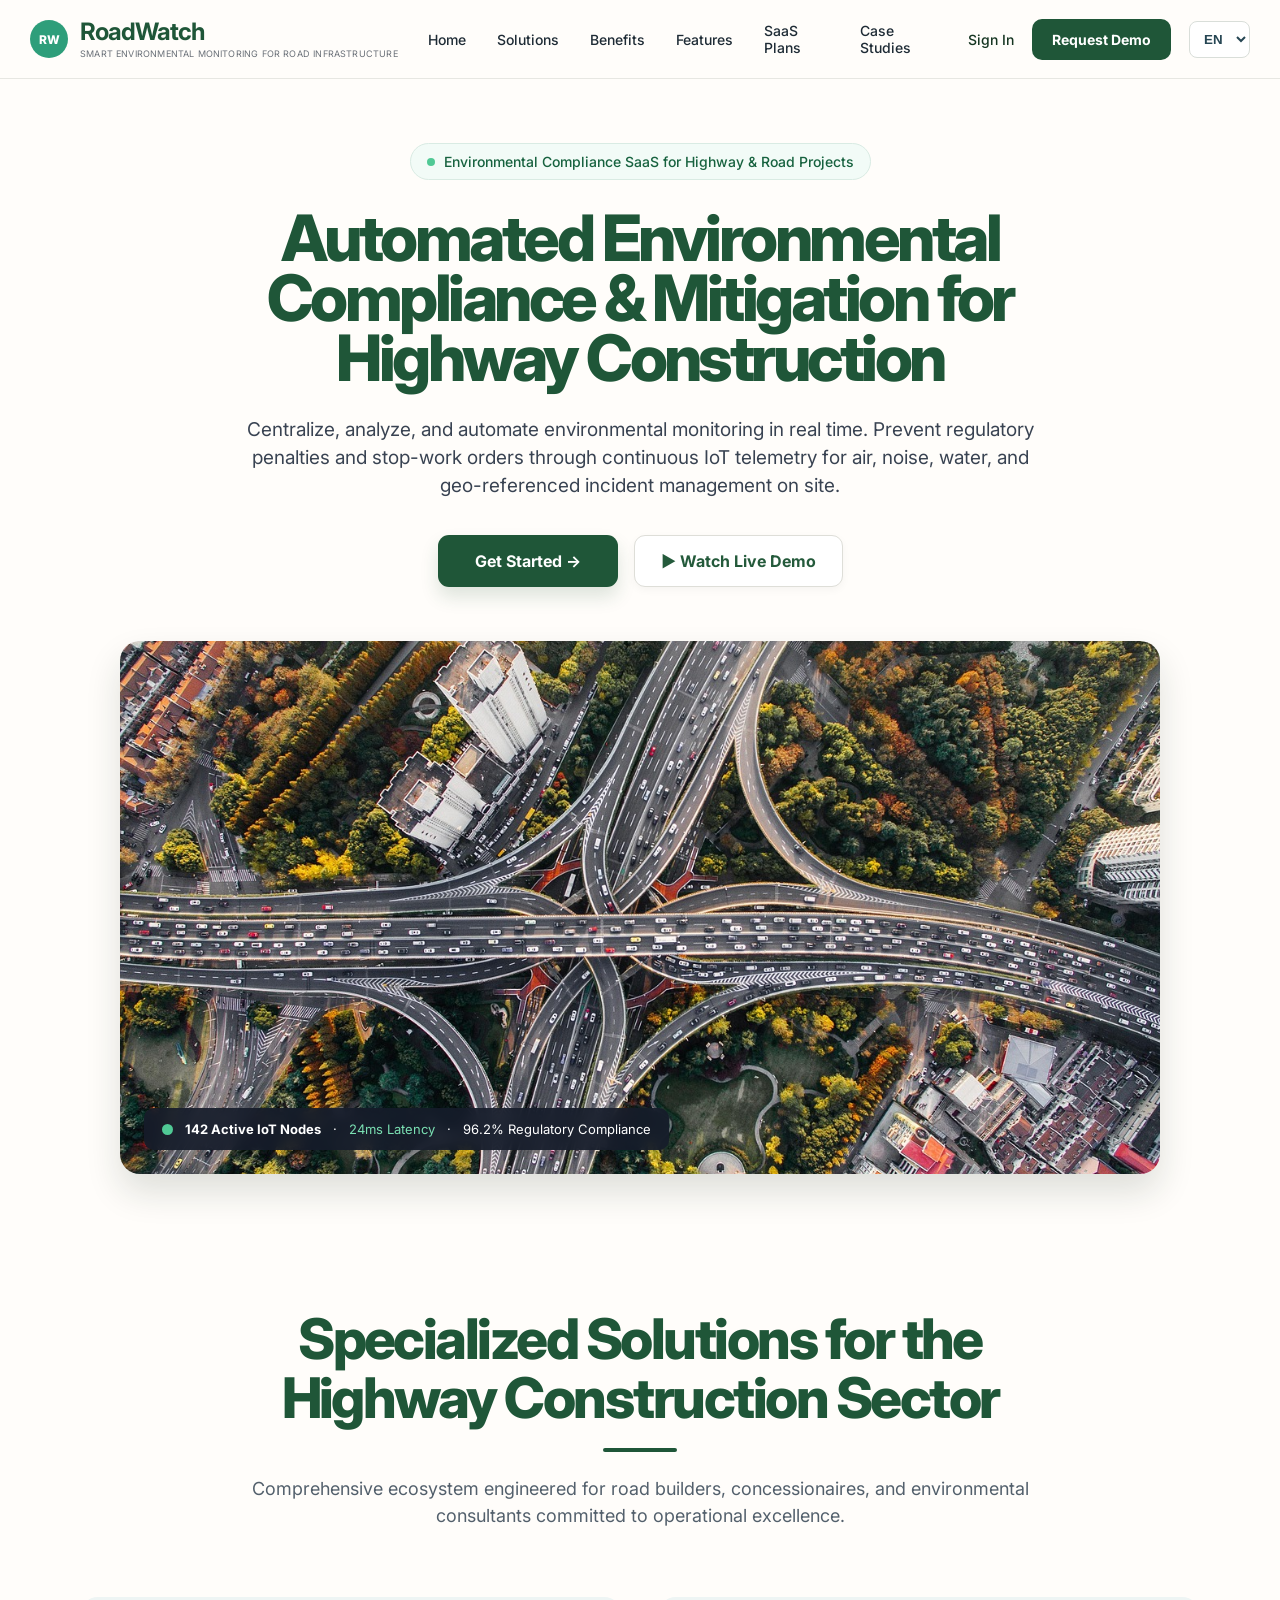
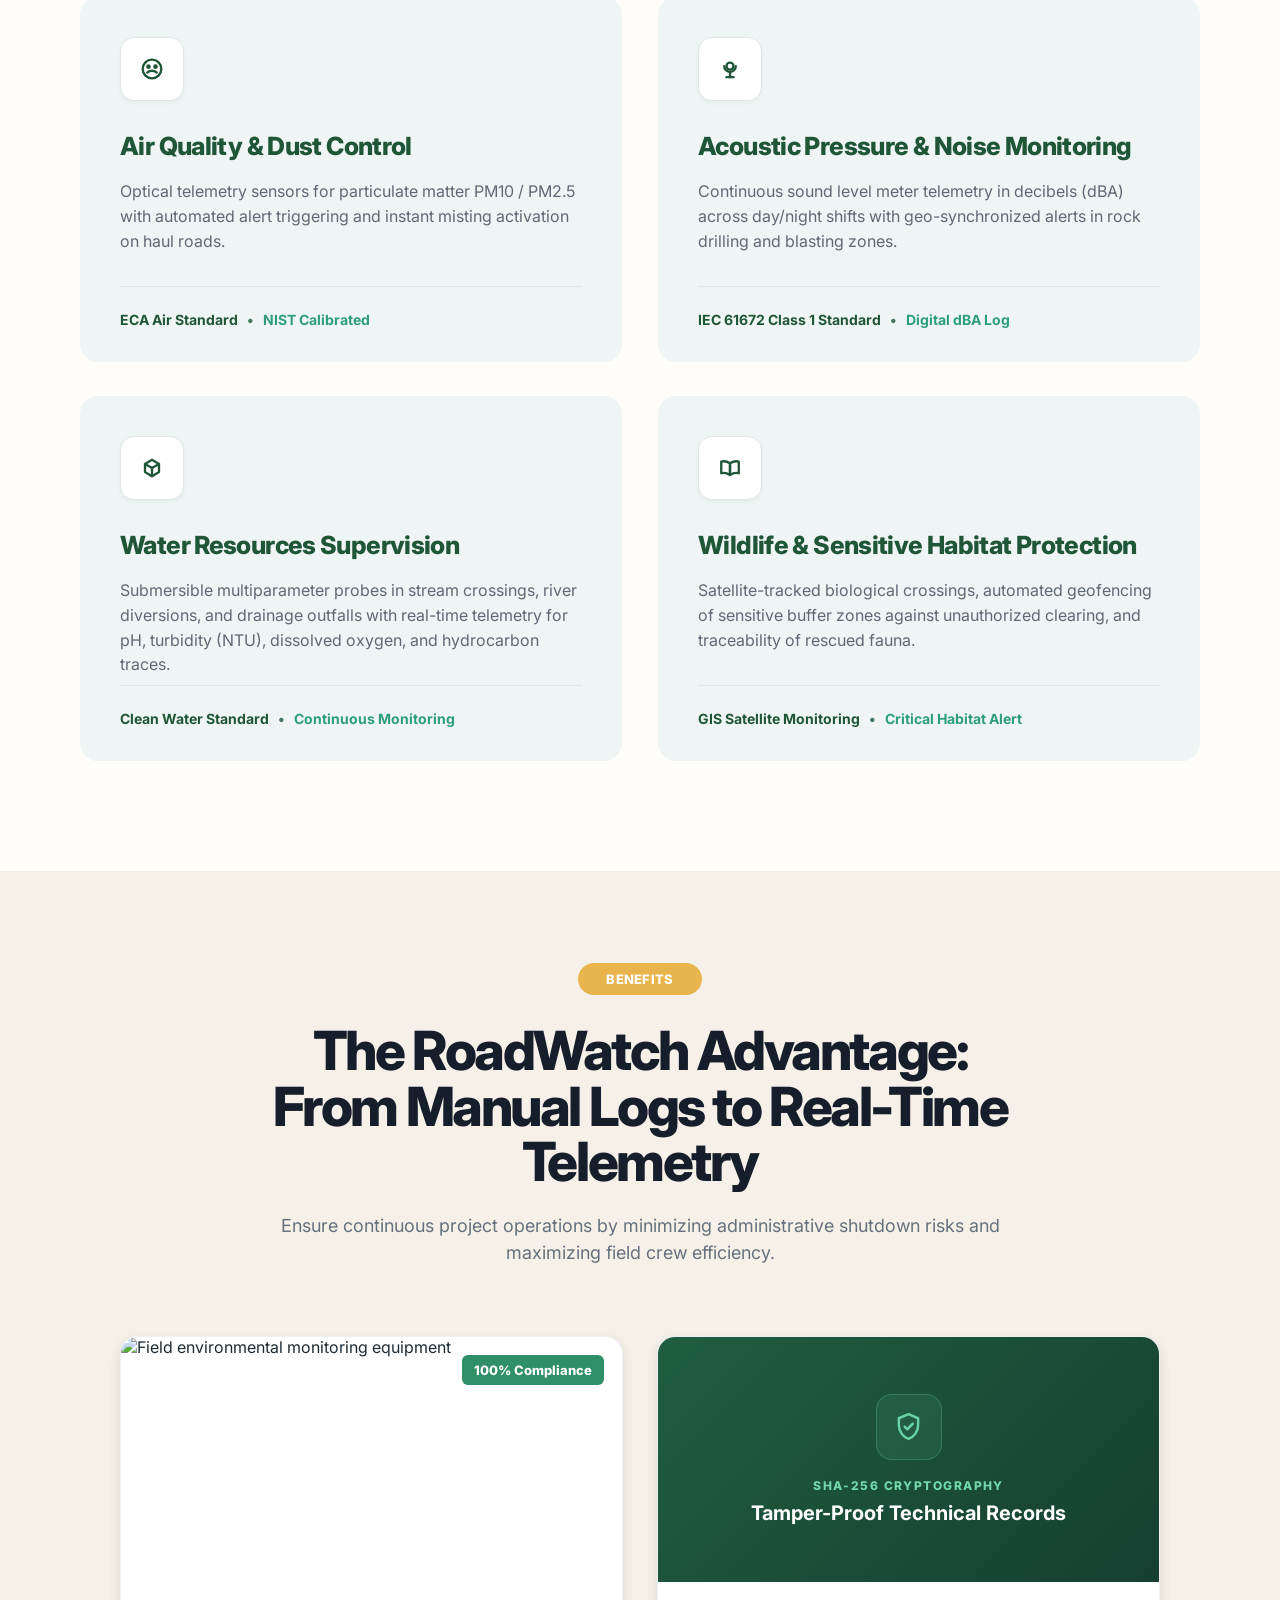
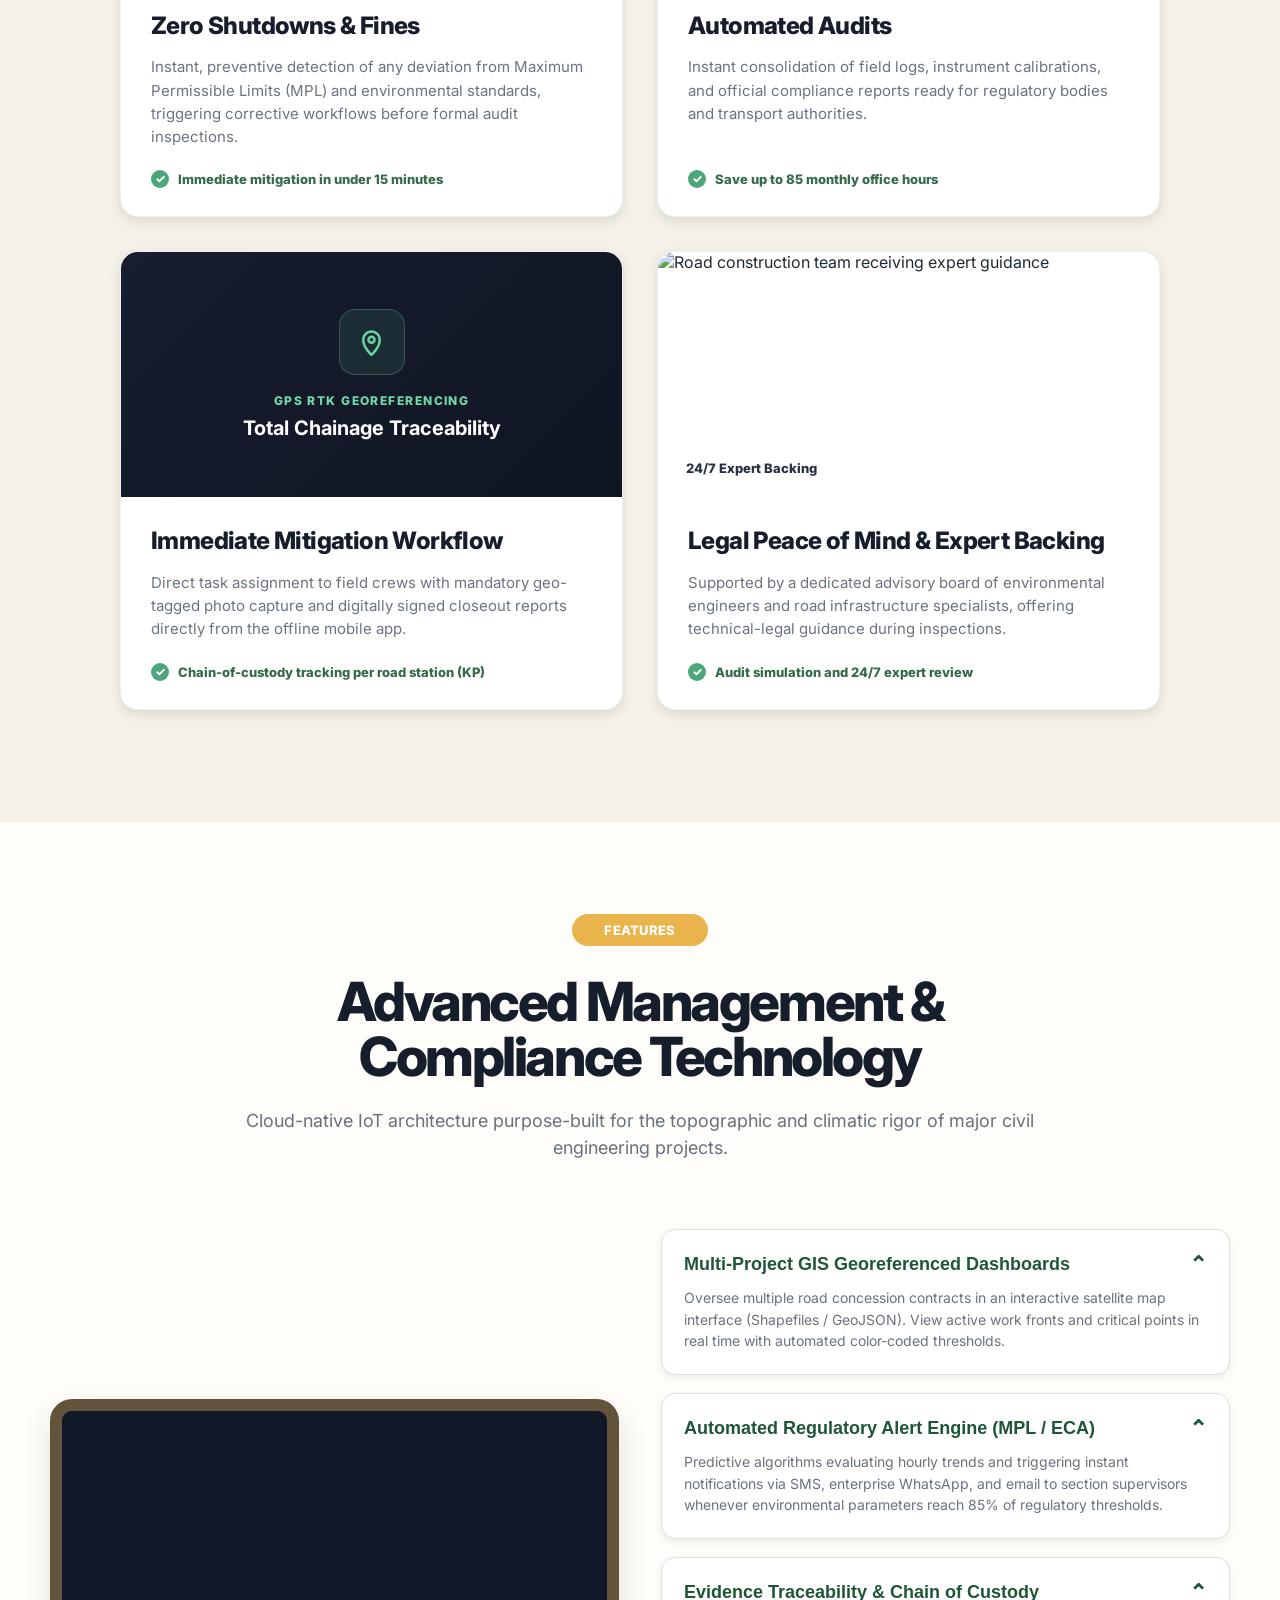
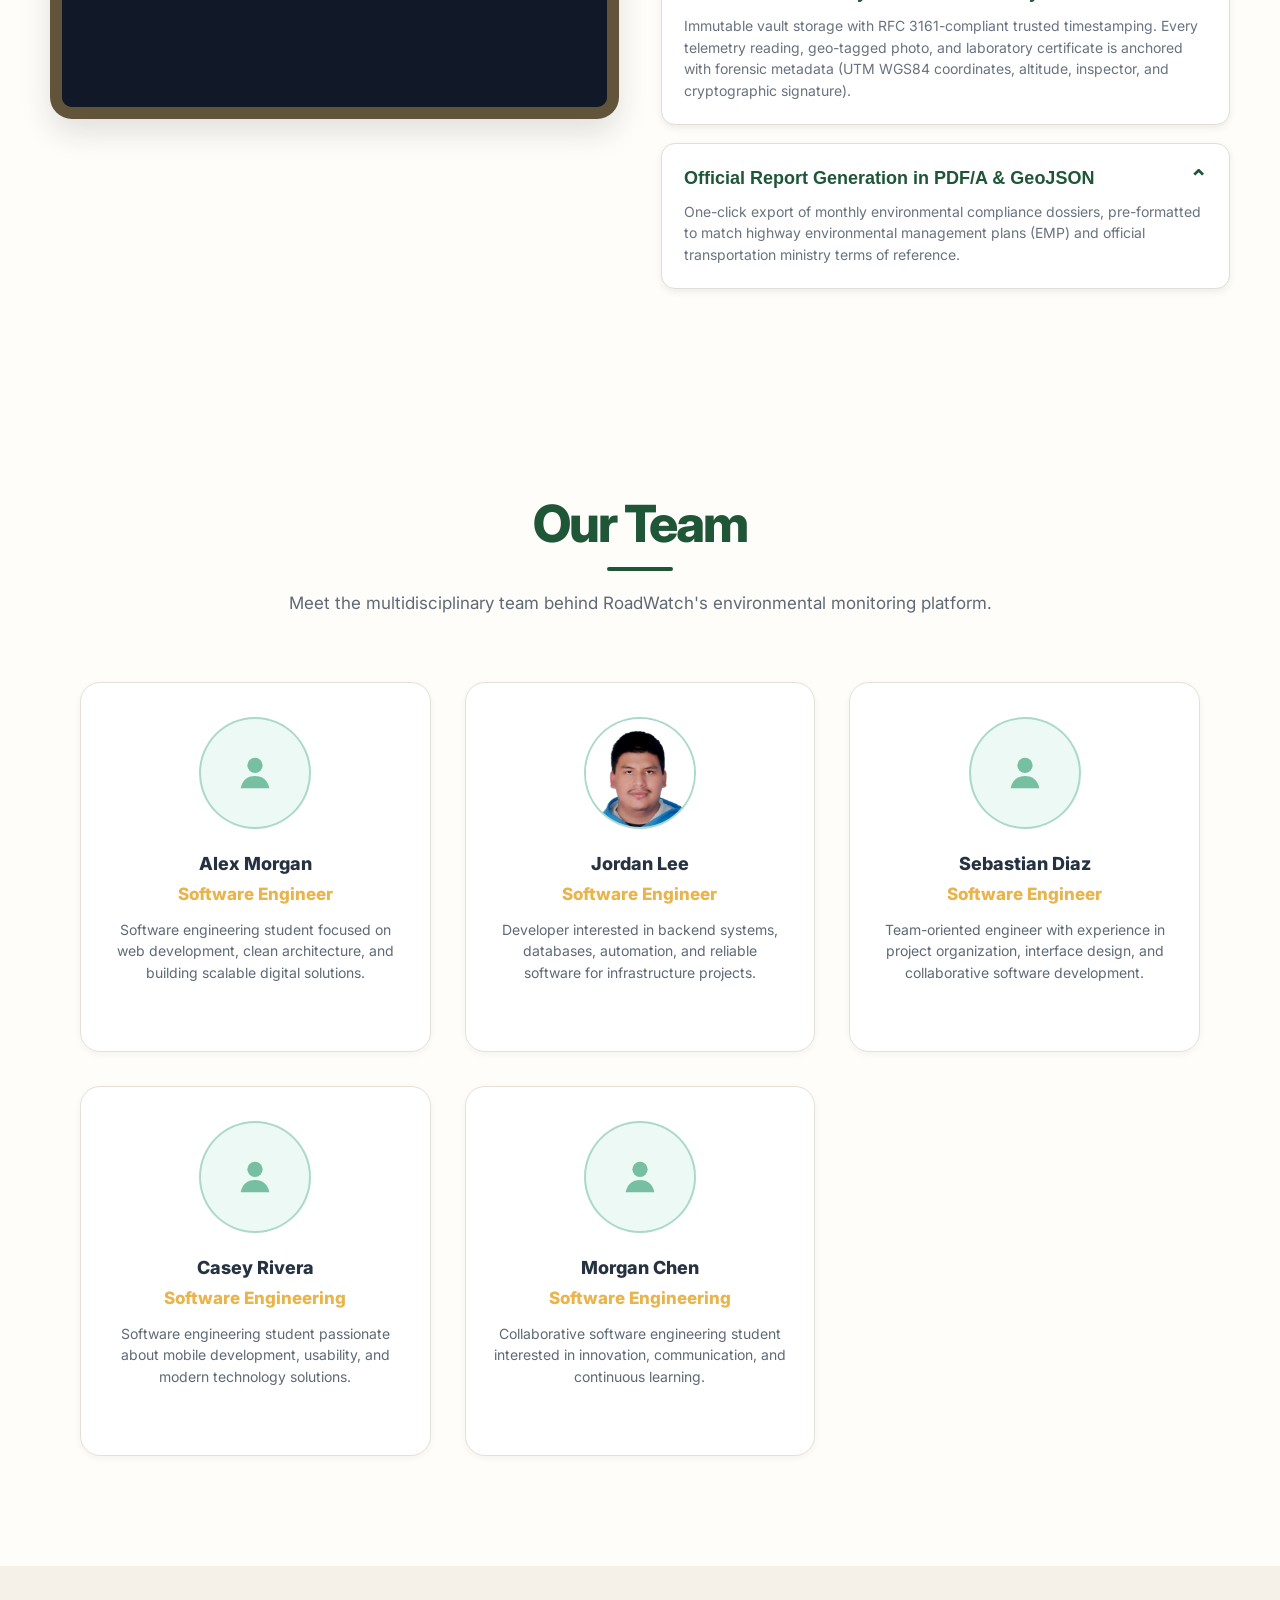
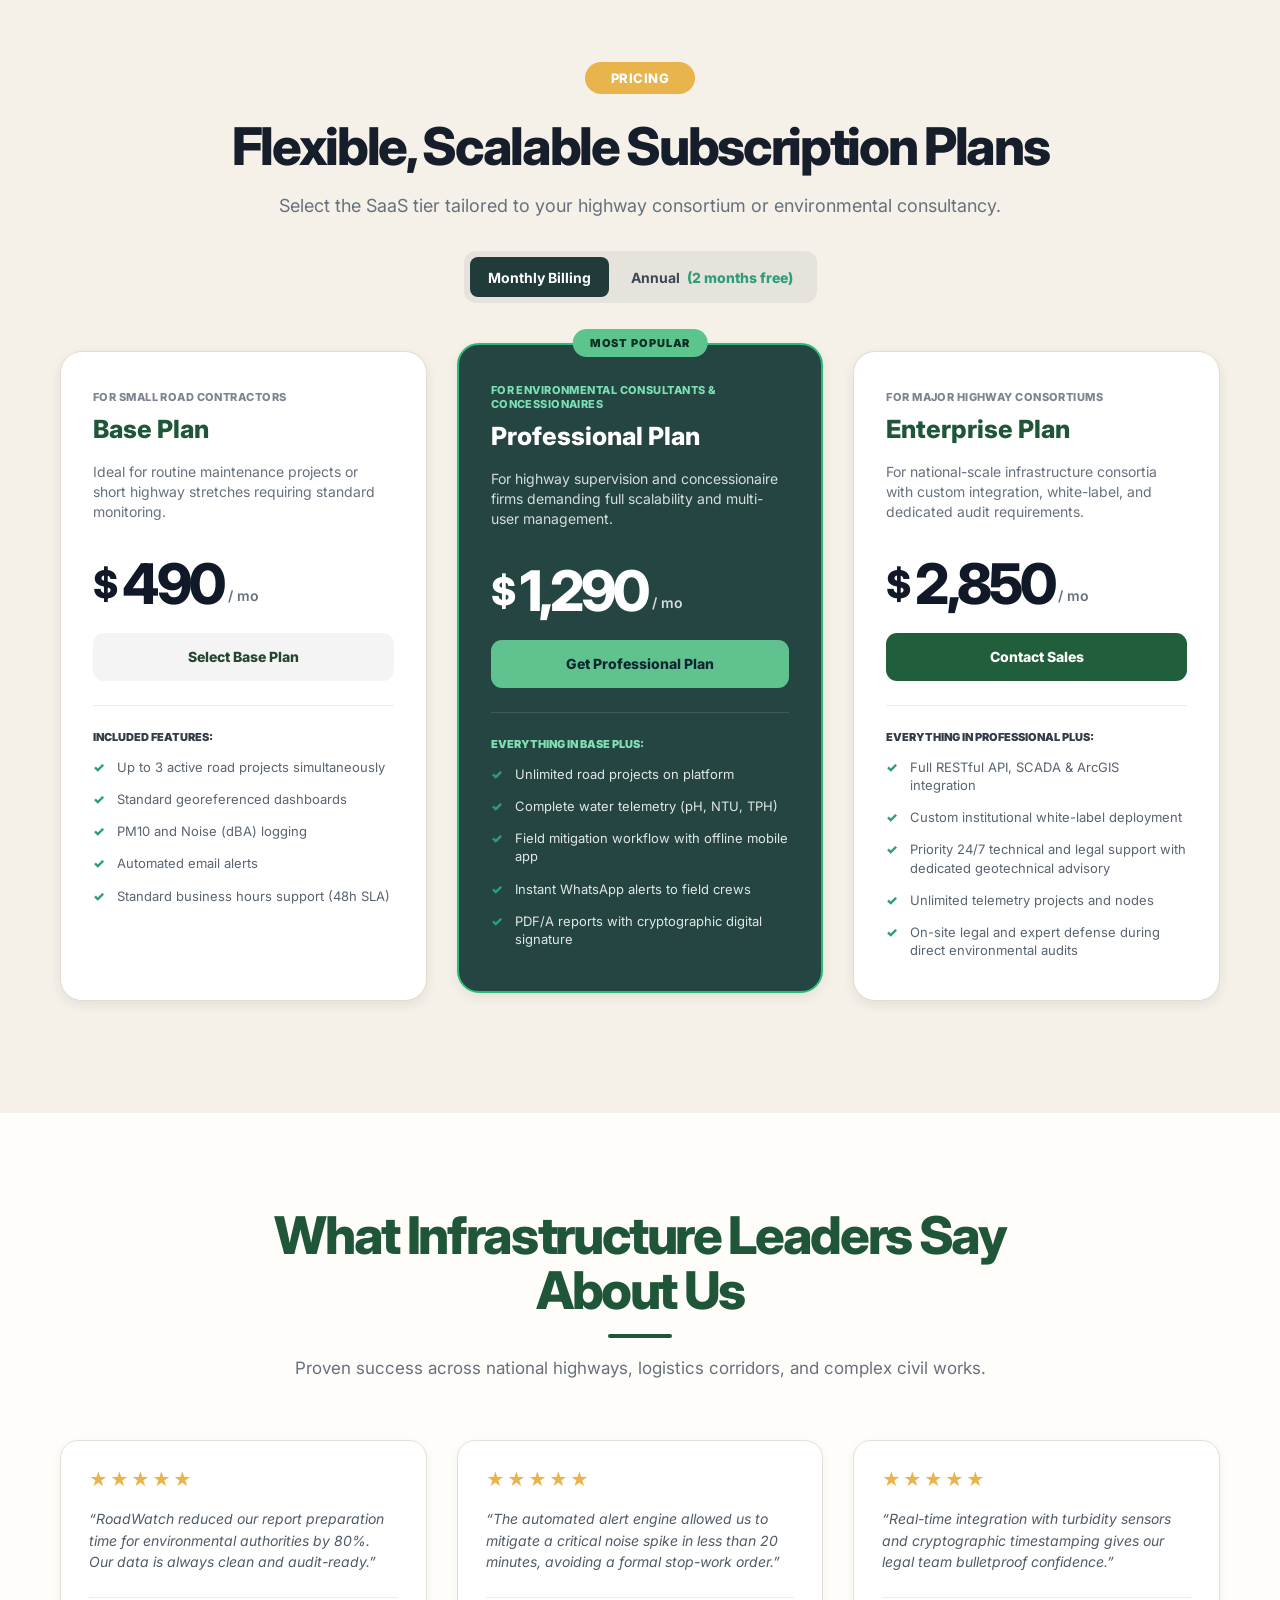
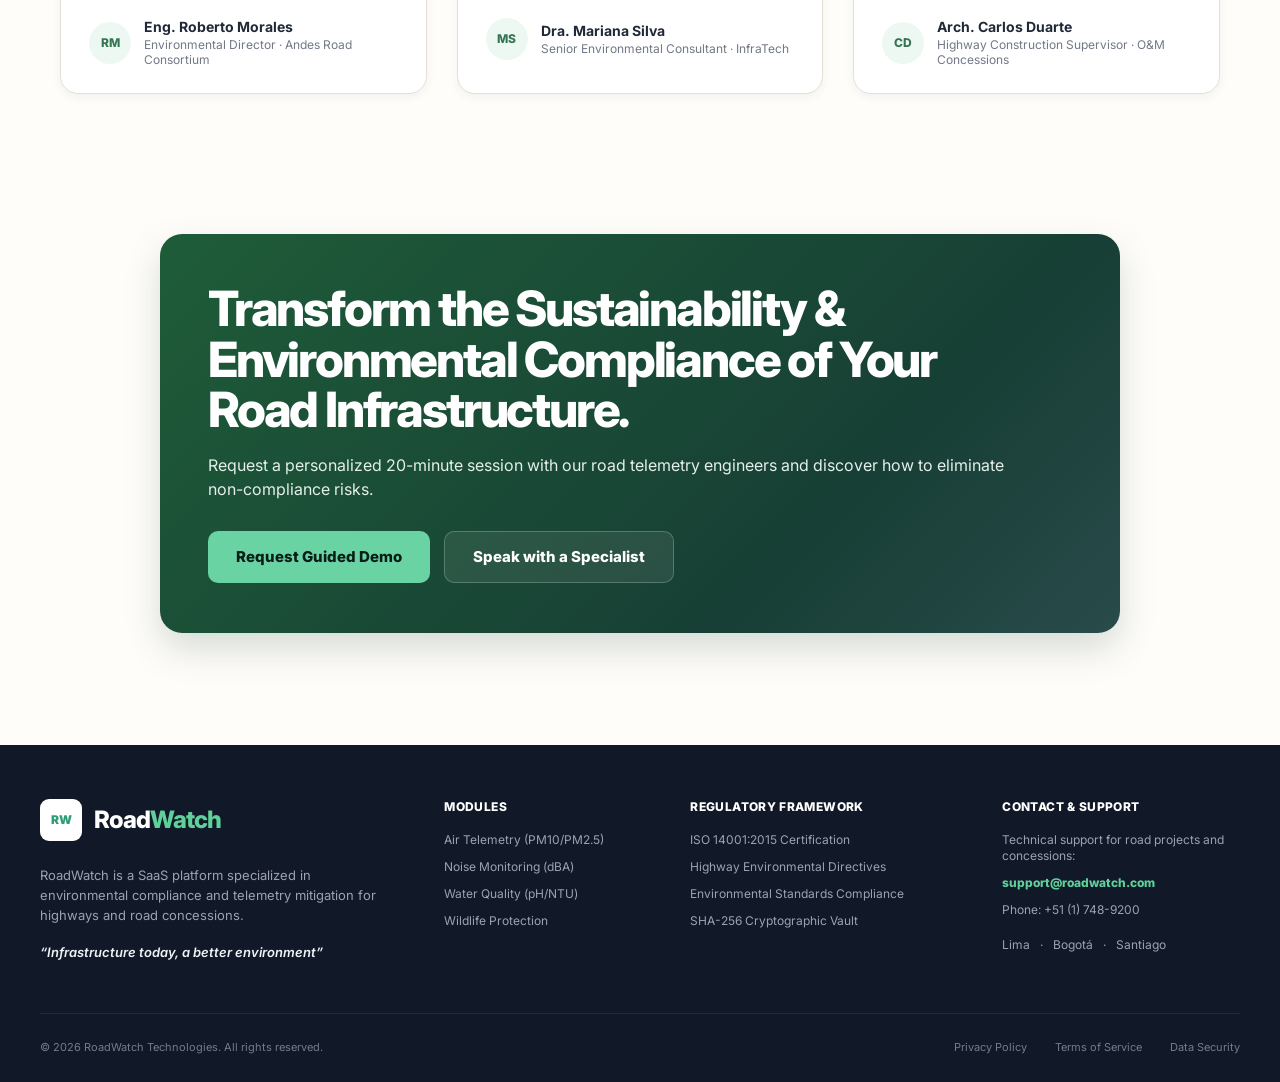
==== index.html @ 78df957e "feat(team): update Sebasthian Conde team profile" ====
<!DOCTYPE html>
<html lang="en">
<head>
  <meta charset="UTF-8">
  <meta name="viewport" content="width=device-width, initial-scale=1.0">

  <meta
    name="description"
    content="RoadWatch - Automated environmental compliance and mitigation for highway construction."
  >

  <title>RoadWatch | Environmental Compliance</title>

  <link rel="preconnect" href="https://fonts.googleapis.com">
  <link rel="preconnect" href="https://fonts.gstatic.com" crossorigin>

  <link
    href="https://fonts.googleapis.com/css2?family=Inter:wght@400;500;600;700;800&display=swap"
    rel="stylesheet"
  >

  <link rel="stylesheet" href="css/styles.css">
</head>

<body>

  <!-- Header -->
  <header class="site-header">
    <div class="header-inner">

      <a href="#home" class="brand" aria-label="RoadWatch home">
        <div class="brand-logo">
          RW
        </div>

        <div class="brand-text">
          <strong>RoadWatch</strong>
          <span>
            SMART ENVIRONMENTAL MONITORING FOR ROAD INFRASTRUCTURE
          </span>
        </div>
      </a>

      <nav
        class="main-nav"
        id="mainNav"
        aria-label="Main navigation"
      >
        <a href="#home" data-i18n="nav.home">
          Home
        </a>

        <a href="#solutions" data-i18n="nav.solutions">
          Solutions
        </a>

        <a href="#benefits" data-i18n="nav.benefits">
          Benefits
        </a>

        <a href="#features" data-i18n="nav.features">
          Features
        </a>

        <a href="#plans" data-i18n="nav.plans">
          SaaS Plans
        </a>

        <a href="#case-studies" data-i18n="nav.cases">
          Case Studies
        </a>
      </nav>

      <div class="header-actions">

        <a
          href="#signin"
          class="signin-link"
          data-i18n="nav.signin"
        >
          Sign In
        </a>

        <a
          href="#demo"
          class="demo-btn"
          data-i18n="nav.demo"
        >
          Request Demo
        </a>

        <select
          id="languageSelect"
          class="lang-select"
          aria-label="Language"
        >
          <option value="en">
            EN
          </option>

          <option value="es">
            ES
          </option>
        </select>

        <button
          class="menu-toggle"
          id="menuToggle"
          aria-label="Open menu"
          aria-expanded="false"
        >
          ☰
        </button>

      </div>
    </div>
  </header>

  <main>

  <!-- Header will be added in feature/header -->

  <main>
    <!-- Hero -->
<section class="hero" id="home">
  <div class="hero-content">

    <div class="eyebrow">
      <span class="dot"></span>

      <span data-i18n="hero.eyebrow">
        Environmental Compliance SaaS for Highway & Road Projects
      </span>
    </div>

    <h1 data-i18n="hero.title">
      Automated Environmental Compliance & Mitigation for Highway Construction
    </h1>

    <p class="hero-description" data-i18n="hero.description">
      Centralize, analyze, and automate environmental monitoring in real time.
      Prevent regulatory penalties and stop-work orders through continuous IoT
      telemetry for air, noise, water, and geo-referenced incident management
      on site.
    </p>

    <div class="hero-actions">
      <a
        href="#solutions"
        class="btn btn-primary"
        data-i18n="hero.getStarted"
      >
        Get Started →
      </a>

      <a
        href="#demo"
        class="btn btn-secondary"
        data-i18n="hero.watchDemo"
      >
        ▶ Watch Live Demo
      </a>
    </div>

    <figure class="hero-image">
      <img
        src="assets/images/roadwatch-hero.jpg"
        alt="Highway construction in a mountain landscape"
      >

      <figcaption class="hero-status">
        <span class="status-dot"></span>

        <strong data-i18n="hero.nodes">
          142 Active IoT Nodes
        </strong>

        <span>·</span>

        <span class="accent-text" data-i18n="hero.latency">
          24ms Latency
        </span>

        <span>·</span>

        <span data-i18n="hero.compliance">
          96.2% Regulatory Compliance
        </span>
      </figcaption>
    </figure>

  </div>
</section>
    <!-- Solutions -->
<section class="solutions-section" id="solutions">
  <div class="solutions-container">

    <div class="solutions-heading">
      <h2 data-i18n="solutions.title">
        Specialized Solutions for the Highway Construction Sector
      </h2>

      <div class="heading-divider" aria-hidden="true"></div>

      <p data-i18n="solutions.subtitle">
        Comprehensive ecosystem engineered for road builders,
        concessionaires, and environmental consultants committed
        to operational excellence.
      </p>
    </div>

    <div class="solutions-grid">

      <article class="solution-card">
        <div class="solution-icon" aria-hidden="true">
          <svg viewBox="0 0 24 24">
            <circle cx="12" cy="12" r="8"></circle>
            <circle cx="9" cy="10" r="1"></circle>
            <circle cx="15" cy="10" r="1"></circle>
            <path d="M8 15c1.2-1 2.6-1.5 4-1.5s2.8.5 4 1.5"></path>
          </svg>
        </div>

        <h3 data-i18n="solutions.air.title">
          Air Quality & Dust Control
        </h3>

        <p data-i18n="solutions.air.description">
          Optical telemetry sensors for particulate matter PM10 / PM2.5
          with automated alert triggering and instant misting activation
          on haul roads.
        </p>

        <div class="solution-meta">
          <span data-i18n="solutions.air.meta1">
            ECA Air Standard
          </span>

          <span class="meta-dot">•</span>

          <span class="meta-accent" data-i18n="solutions.air.meta2">
            NIST Calibrated
          </span>
        </div>
      </article>

      <article class="solution-card">
        <div class="solution-icon" aria-hidden="true">
          <svg viewBox="0 0 24 24">
            <path d="M7 9.5c0 2.8 2.2 5 5 5s5-2.2 5-5"></path>
            <path d="M9 9.5a3 3 0 0 1 6 0c0 1.7-1.3 3-3 3s-3-1.3-3-3Z"></path>
            <path d="M12 14.5V19"></path>
            <path d="M9 19h6"></path>
          </svg>
        </div>

        <h3 data-i18n="solutions.noise.title">
          Acoustic Pressure & Noise Monitoring
        </h3>

        <p data-i18n="solutions.noise.description">
          Continuous sound level meter telemetry in decibels (dBA)
          across day/night shifts with geo-synchronized alerts in
          rock drilling and blasting zones.
        </p>

        <div class="solution-meta">
          <span data-i18n="solutions.noise.meta1">
            IEC 61672 Class 1 Standard
          </span>

          <span class="meta-dot">•</span>

          <span class="meta-accent" data-i18n="solutions.noise.meta2">
            Digital dBA Log
          </span>
        </div>
      </article>

      <article class="solution-card">
        <div class="solution-icon" aria-hidden="true">
          <svg viewBox="0 0 24 24">
            <path d="M6 8.5 12 5l6 3.5v7L12 19l-6-3.5v-7Z"></path>
            <path d="M6 8.5 12 12l6-3.5"></path>
            <path d="M12 12v7"></path>
          </svg>
        </div>

        <h3 data-i18n="solutions.water.title">
          Water Resources Supervision
        </h3>

        <p data-i18n="solutions.water.description">
          Submersible multiparameter probes in stream crossings,
          river diversions, and drainage outfalls with real-time
          telemetry for pH, turbidity (NTU), dissolved oxygen,
          and hydrocarbon traces.
        </p>

        <div class="solution-meta">
          <span data-i18n="solutions.water.meta1">
            Clean Water Standard
          </span>

          <span class="meta-dot">•</span>

          <span class="meta-accent" data-i18n="solutions.water.meta2">
            Continuous Monitoring
          </span>
        </div>
      </article>

      <article class="solution-card">
        <div class="solution-icon" aria-hidden="true">
          <svg viewBox="0 0 24 24">
            <path d="M4.5 6.5c2.5-.7 5-.2 7.5 1.5v10c-2.5-1.7-5-2.2-7.5-1.5v-10Z"></path>
            <path d="M19.5 6.5c-2.5-.7-5-.2-7.5 1.5v10c2.5-1.7 5-2.2 7.5-1.5v-10Z"></path>
          </svg>
        </div>

        <h3 data-i18n="solutions.wildlife.title">
          Wildlife & Sensitive Habitat Protection
        </h3>

        <p data-i18n="solutions.wildlife.description">
          Satellite-tracked biological crossings, automated geofencing
          of sensitive buffer zones against unauthorized clearing,
          and traceability of rescued fauna.
        </p>

        <div class="solution-meta">
          <span data-i18n="solutions.wildlife.meta1">
            GIS Satellite Monitoring
          </span>

          <span class="meta-dot">•</span>

          <span class="meta-accent" data-i18n="solutions.wildlife.meta2">
            Critical Habitat Alert
          </span>
        </div>
      </article>

    </div>
  </div>
</section>
    <!-- Benefits -->
<section class="benefits-section" id="benefits">
  <div class="benefits-container">

    <div class="benefits-heading">
      <span class="benefits-pill" data-i18n="benefits.kicker">
        BENEFITS
      </span>

      <h2 data-i18n="benefits.title">
        The RoadWatch Advantage: From Manual Logs to Real-Time Telemetry
      </h2>

      <p data-i18n="benefits.subtitle">
        Ensure continuous project operations by minimizing administrative
        shutdown risks and maximizing field crew efficiency.
      </p>
    </div>

    <div class="benefits-grid">

      <!-- Benefit 1 -->
      <article class="benefit-card benefit-card--image">

        <div class="benefit-media">
          <img
            src="assets/images/benefit-field-monitoring.jpg"
            alt="Field environmental monitoring equipment"
            data-i18n-alt="benefits.shutdowns.alt"
          >

          <span
            class="media-badge"
            data-i18n="benefits.shutdowns.badge"
          >
            100% Compliance
          </span>
        </div>

        <div class="benefit-content">

          <h3 data-i18n="benefits.shutdowns.title">
            Zero Shutdowns & Fines
          </h3>

          <p data-i18n="benefits.shutdowns.description">
            Instant, preventive detection of any deviation from Maximum
            Permissible Limits (MPL) and environmental standards,
            triggering corrective workflows before formal audit inspections.
          </p>

          <div class="benefit-proof">
            <span class="check-icon">✓</span>

            <span data-i18n="benefits.shutdowns.proof">
              Immediate mitigation in under 15 minutes
            </span>
          </div>

        </div>
      </article>

      <!-- Benefit 2 -->
      <article class="benefit-card">

        <div class="benefit-feature-panel benefit-feature-panel--green">

          <div class="feature-icon">
            <svg viewBox="0 0 24 24" aria-hidden="true">
              <path d="M12 3l7 3v5c0 4.6-2.9 8.6-7 10-4.1-1.4-7-5.4-7-10V6l7-3Z"></path>
              <path d="m9.2 12.1 1.9 1.9 4-4"></path>
            </svg>
          </div>

          <span
            class="feature-kicker"
            data-i18n="benefits.audits.kicker"
          >
            SHA-256 CRYPTOGRAPHY
          </span>

          <strong data-i18n="benefits.audits.panelTitle">
            Tamper-Proof Technical Records
          </strong>

        </div>

        <div class="benefit-content">

          <h3 data-i18n="benefits.audits.title">
            Automated Audits
          </h3>

          <p data-i18n="benefits.audits.description">
            Instant consolidation of field logs, instrument calibrations,
            and official compliance reports ready for regulatory bodies
            and transport authorities.
          </p>

          <div class="benefit-proof">
            <span class="check-icon">✓</span>

            <span data-i18n="benefits.audits.proof">
              Save up to 85 monthly office hours
            </span>
          </div>

        </div>
      </article>

      <!-- Benefit 3 -->
      <article class="benefit-card">

        <div class="benefit-feature-panel benefit-feature-panel--navy">

          <div class="feature-icon">
            <svg viewBox="0 0 24 24" aria-hidden="true">
              <path d="M12 21s6-5.1 6-11a6 6 0 1 0-12 0c0 5.9 6 11 6 11Z"></path>
              <circle cx="12" cy="10" r="2.2"></circle>
            </svg>
          </div>

          <span
            class="feature-kicker"
            data-i18n="benefits.workflow.kicker"
          >
            GPS RTK GEOREFERENCING
          </span>

          <strong data-i18n="benefits.workflow.panelTitle">
            Total Chainage Traceability
          </strong>

        </div>

        <div class="benefit-content">

          <h3 data-i18n="benefits.workflow.title">
            Immediate Mitigation Workflow
          </h3>

          <p data-i18n="benefits.workflow.description">
            Direct task assignment to field crews with mandatory geo-tagged
            photo capture and digitally signed closeout reports directly
            from the offline mobile app.
          </p>

          <div class="benefit-proof">
            <span class="check-icon">✓</span>

            <span data-i18n="benefits.workflow.proof">
              Chain-of-custody tracking per road station (KP)
            </span>
          </div>

        </div>
      </article>

      <!-- Benefit 4 -->
      <article class="benefit-card benefit-card--image">

        <div class="benefit-media">
          <img
            src="assets/images/benefit-expert-backing.jpg"
            alt="Road construction team receiving expert guidance"
            data-i18n-alt="benefits.experts.alt"
          >

          <span
            class="media-badge media-badge--light"
            data-i18n="benefits.experts.badge"
          >
            24/7 Expert Backing
          </span>
        </div>

        <div class="benefit-content">

          <h3 data-i18n="benefits.experts.title">
            Legal Peace of Mind & Expert Backing
          </h3>

          <p data-i18n="benefits.experts.description">
            Supported by a dedicated advisory board of environmental
            engineers and road infrastructure specialists, offering
            technical-legal guidance during inspections.
          </p>

          <div class="benefit-proof">
            <span class="check-icon">✓</span>

            <span data-i18n="benefits.experts.proof">
              Audit simulation and 24/7 expert review
            </span>
          </div>

        </div>
      </article>

    </div>
  </div>
</section>
   <!-- Features -->
<section class="features-section" id="features">
  <div class="features-container">

    <div class="features-heading">
      <span class="features-pill" data-i18n="features.kicker">
        FEATURES
      </span>

      <h2 data-i18n="features.title">
        Advanced Management & Compliance Technology
      </h2>

      <p data-i18n="features.subtitle">
        Cloud-native IoT architecture purpose-built for the topographic
        and climatic rigor of major civil engineering projects.
      </p>
    </div>

    <div class="features-layout">

      <div class="video-card">
        <div class="video-frame">

          <iframe
            id="youtubePlayer"
            src=""
            title="RoadWatch YouTube video"
            data-i18n-title="features.videoTitle"
            loading="lazy"
            referrerpolicy="strict-origin-when-cross-origin"
            allow="accelerometer; autoplay; clipboard-write; encrypted-media; gyroscope; picture-in-picture; web-share"
            allowfullscreen
          >
          </iframe>

          <div class="video-placeholder" id="videoPlaceholder">

            <div class="live-label">
              <span class="live-dot"></span>

              <span data-i18n="features.liveLabel">
                Live Stream: Segment 3B Pan-American Highway
              </span>
            </div>

            <div class="play-button" aria-hidden="true">
              ▶
            </div>

            <div class="video-footer">
              <span data-i18n="features.connectivity">
                Connectivity: LoRaWAN + 4G/LTE
              </span>

              <strong>
                API RESTful v2.4 Active
              </strong>
            </div>

          </div>
        </div>
      </div>

      <div class="features-accordion">

        <article class="feature-accordion-item open">
          <button
            class="feature-accordion-header"
            type="button"
            aria-expanded="true"
          >
            <span data-i18n="features.item1.title">
              Multi-Project GIS Georeferenced Dashboards
            </span>

            <span class="accordion-chevron">
              ⌃
            </span>
          </button>

          <div class="feature-accordion-body">
            <p data-i18n="features.item1.description">
              Oversee multiple road concession contracts in an interactive
              satellite map interface (Shapefiles / GeoJSON). View active
              work fronts and critical points in real time with automated
              color-coded thresholds.
            </p>
          </div>
        </article>

        <article class="feature-accordion-item open">
          <button
            class="feature-accordion-header"
            type="button"
            aria-expanded="true"
          >
            <span data-i18n="features.item2.title">
              Automated Regulatory Alert Engine (MPL / ECA)
            </span>

            <span class="accordion-chevron">
              ⌃
            </span>
          </button>

          <div class="feature-accordion-body">
            <p data-i18n="features.item2.description">
              Predictive algorithms evaluating hourly trends and triggering
              instant notifications via SMS, enterprise WhatsApp, and email
              to section supervisors whenever environmental parameters
              reach 85% of regulatory thresholds.
            </p>
          </div>
        </article>

        <article class="feature-accordion-item open">
          <button
            class="feature-accordion-header"
            type="button"
            aria-expanded="true"
          >
            <span data-i18n="features.item3.title">
              Evidence Traceability & Chain of Custody
            </span>

            <span class="accordion-chevron">
              ⌃
            </span>
          </button>

          <div class="feature-accordion-body">
            <p data-i18n="features.item3.description">
              Immutable vault storage with RFC 3161-compliant trusted
              timestamping. Every telemetry reading, geo-tagged photo,
              and laboratory certificate is anchored with forensic metadata.
            </p>
          </div>
        </article>

        <article class="feature-accordion-item open">
          <button
            class="feature-accordion-header"
            type="button"
            aria-expanded="true"
          >
            <span data-i18n="features.item4.title">
              Official Report Generation in PDF/A & GeoJSON
            </span>

            <span class="accordion-chevron">
              ⌃
            </span>
          </button>

          <div class="feature-accordion-body">
            <p data-i18n="features.item4.description">
              One-click export of monthly environmental compliance dossiers,
              pre-formatted to match highway environmental management plans
              and official transportation ministry terms of reference.
            </p>
          </div>
        </article>

      </div>
    </div>
  </div>
</section>
   <!-- Team -->
<section class="team-section" id="team">
  <div class="team-container">

    <div class="team-heading">
      <h2 data-i18n="team.title">
        Our Team
      </h2>

      <div class="team-divider" aria-hidden="true"></div>

      <p data-i18n="team.subtitle">
        Meet the multidisciplinary team behind RoadWatch's environmental monitoring platform.
      </p>
    </div>

    <div class="team-grid">

      <article class="team-card">
        <div class="team-avatar team-avatar--placeholder" aria-hidden="true">
          <svg viewBox="0 0 24 24">
            <circle cx="12" cy="8" r="4"></circle>
            <path d="M4.5 20c.7-4.1 3.5-6.5 7.5-6.5s6.8 2.4 7.5 6.5"></path>
          </svg>
        </div>

        <h3 data-i18n="team.member1.name">
          Alex Morgan
        </h3>

        <span class="team-role" data-i18n="team.member1.role">
          Software Engineer
        </span>

        <p data-i18n="team.member1.bio">
          Software engineering student focused on web development,
          clean architecture, and building scalable digital solutions.
        </p>
      </article>

      <article class="team-card">
        <div class="team-avatar team-avatar--placeholder" aria-hidden="true">
          <img src="assets/images/team/Sebasthian.png" alt="Sebasthian Conde">
        </div>

        <h3 data-i18n="team.member2.name">
          Sebasthian Conde
        </h3>

        <span class="team-role" data-i18n="team.member2.role">
          Software Engineer
        </span>

        <p data-i18n="team.member2.bio">
          Passionate about programming and software development, always seeking innovative and simple solutions to everyday problems through best practices.
        </p>
      </article>

      <article class="team-card">
        <div class="team-avatar team-avatar--placeholder" aria-hidden="true">
          <svg viewBox="0 0 24 24">
            <circle cx="12" cy="8" r="4"></circle>
            <path d="M4.5 20c.7-4.1 3.5-6.5 7.5-6.5s6.8 2.4 7.5 6.5"></path>
          </svg>
        </div>

        <h3 data-i18n="team.member3.name">
          Sebastián Díaz
        </h3>

        <span class="team-role" data-i18n="team.member3.role">
          Software Engineer
        </span>

        <p data-i18n="team.member3.bio">
          Team-oriented engineer with experience in project organization,
          interface design, and collaborative software development.
        </p>
      </article>

      <article class="team-card">
        <div class="team-avatar team-avatar--placeholder" aria-hidden="true">
          <svg viewBox="0 0 24 24">
            <circle cx="12" cy="8" r="4"></circle>
            <path d="M4.5 20c.7-4.1 3.5-6.5 7.5-6.5s6.8 2.4 7.5 6.5"></path>
          </svg>
        </div>

        <h3 data-i18n="team.member4.name">
          Casey Rivera
        </h3>

        <span class="team-role" data-i18n="team.member4.role">
          Software Engineering
        </span>

        <p data-i18n="team.member4.bio">
          Software engineering student passionate about mobile development,
          usability, and modern technology solutions.
        </p>
      </article>

      <article class="team-card">
        <div class="team-avatar team-avatar--placeholder" aria-hidden="true">
          <svg viewBox="0 0 24 24">
            <circle cx="12" cy="8" r="4"></circle>
            <path d="M4.5 20c.7-4.1 3.5-6.5 7.5-6.5s6.8 2.4 7.5 6.5"></path>
          </svg>
        </div>

        <h3 data-i18n="team.member5.name">
          Morgan Chen
        </h3>

        <span class="team-role" data-i18n="team.member5.role">
          Software Engineering
        </span>

        <p data-i18n="team.member5.bio">
          Collaborative software engineering student interested in innovation,
          communication, and continuous learning.
        </p>
      </article>

    </div>
  </div>
</section>
   <!-- Pricing -->
<section class="pricing-section" id="plans">
  <div class="pricing-container">

    <div class="pricing-heading">
      <span class="pricing-pill" data-i18n="pricing.kicker">
        PRICING
      </span>

      <h2 data-i18n="pricing.title">
        Flexible, Scalable Subscription Plans
      </h2>

      <p data-i18n="pricing.subtitle">
        Select the SaaS tier tailored to your highway consortium
        or environmental consultancy.
      </p>
    </div>

    <div class="billing-toggle">
      <button
        class="billing-btn active"
        type="button"
        data-billing="monthly"
        data-i18n="pricing.monthly"
      >
        Monthly Billing
      </button>

      <button
        class="billing-btn"
        type="button"
        data-billing="annual"
      >
        <span data-i18n="pricing.annual">
          Annual
        </span>

        <span class="billing-free" data-i18n="pricing.free">
          2 months free
        </span>
      </button>
    </div>

    <div class="pricing-grid">

      <!-- Base Plan -->
      <article class="pricing-card">

        <span class="plan-audience" data-i18n="pricing.base.audience">
          FOR SMALL ROAD CONTRACTORS
        </span>

        <h3 data-i18n="pricing.base.name">
          Base Plan
        </h3>

        <p class="plan-description" data-i18n="pricing.base.description">
          Ideal for routine maintenance projects or short highway
          stretches requiring standard monitoring.
        </p>

        <div class="plan-price">
          <span class="currency">$</span>

          <span
            class="price-value"
            data-monthly="490"
            data-annual="408"
          >
            490
          </span>

          <span class="price-period" data-i18n="pricing.perMonth">
            / mo
          </span>
        </div>

        <a
          href="#contact"
          class="plan-btn plan-btn--light"
          data-i18n="pricing.base.cta"
        >
          Select Base Plan
        </a>

        <div class="plan-divider"></div>

        <span class="features-label" data-i18n="pricing.included">
          INCLUDED FEATURES:
        </span>

        <ul class="plan-features">
          <li data-i18n="pricing.base.f1">
            Up to 3 active road projects simultaneously
          </li>

          <li data-i18n="pricing.base.f2">
            Standard georeferenced dashboards
          </li>

          <li data-i18n="pricing.base.f3">
            PM10 and Noise (dBA) logging
          </li>

          <li data-i18n="pricing.base.f4">
            Automated email alerts
          </li>

          <li data-i18n="pricing.base.f5">
            Standard business hours support (48h SLA)
          </li>
        </ul>

      </article>

      <!-- Professional Plan -->
      <article class="pricing-card pricing-card--featured">

        <span class="popular-badge" data-i18n="pricing.popular">
          MOST POPULAR
        </span>

        <span class="plan-audience" data-i18n="pricing.pro.audience">
          FOR ENVIRONMENTAL CONSULTANTS & CONCESSIONAIRES
        </span>

        <h3 data-i18n="pricing.pro.name">
          Professional Plan
        </h3>

        <p class="plan-description" data-i18n="pricing.pro.description">
          For highway supervision and concessionaire firms demanding
          full scalability and multi-user management.
        </p>

        <div class="plan-price">
          <span class="currency">$</span>

          <span
            class="price-value"
            data-monthly="1290"
            data-annual="1075"
          >
            1,290
          </span>

          <span class="price-period" data-i18n="pricing.perMonth">
            / mo
          </span>
        </div>

        <a
          href="#contact"
          class="plan-btn plan-btn--featured"
          data-i18n="pricing.pro.cta"
        >
          Get Professional Plan
        </a>

        <div class="plan-divider plan-divider--dark"></div>

        <span class="features-label" data-i18n="pricing.basePlus">
          EVERYTHING IN BASE PLUS:
        </span>

        <ul class="plan-features">
          <li data-i18n="pricing.pro.f1">
            Unlimited road projects on platform
          </li>

          <li data-i18n="pricing.pro.f2">
            Complete water telemetry (pH, NTU, TPH)
          </li>

          <li data-i18n="pricing.pro.f3">
            Field mitigation workflow with offline mobile app
          </li>

          <li data-i18n="pricing.pro.f4">
            Instant WhatsApp alerts to field crews
          </li>

          <li data-i18n="pricing.pro.f5">
            PDF/A reports with cryptographic digital signature
          </li>
        </ul>

      </article>

      <!-- Enterprise Plan -->
      <article class="pricing-card">

        <span class="plan-audience" data-i18n="pricing.enterprise.audience">
          FOR MAJOR HIGHWAY CONSORTIUMS
        </span>

        <h3 data-i18n="pricing.enterprise.name">
          Enterprise Plan
        </h3>

        <p class="plan-description" data-i18n="pricing.enterprise.description">
          For national-scale infrastructure consortia with custom
          integration, white-label, and dedicated audit requirements.
        </p>

        <div class="plan-price">
          <span class="currency">$</span>

          <span
            class="price-value"
            data-monthly="2850"
            data-annual="2375"
          >
            2,850
          </span>

          <span class="price-period" data-i18n="pricing.perMonth">
            / mo
          </span>
        </div>

        <a
          href="#contact"
          class="plan-btn plan-btn--dark"
          data-i18n="pricing.enterprise.cta"
        >
          Contact Sales
        </a>

        <div class="plan-divider"></div>

        <span class="features-label" data-i18n="pricing.proPlus">
          EVERYTHING IN PROFESSIONAL PLUS:
        </span>

        <ul class="plan-features">
          <li data-i18n="pricing.enterprise.f1">
            Full RESTful API, SCADA & ArcGIS integration
          </li>

          <li data-i18n="pricing.enterprise.f2">
            Custom institutional white-label deployment
          </li>

          <li data-i18n="pricing.enterprise.f3">
            Priority 24/7 technical and legal support
          </li>

          <li data-i18n="pricing.enterprise.f4">
            Unlimited telemetry projects and nodes
          </li>

          <li data-i18n="pricing.enterprise.f5">
            On-site expert support during environmental audits
          </li>
        </ul>

      </article>

    </div>
  </div>
</section>
   <!-- Testimonials -->
<section class="testimonials-section" id="case-studies">
  <div class="testimonials-container">

    <div class="testimonials-heading">
      <h2 data-i18n="testimonials.title">
        What Infrastructure Leaders Say About Us
      </h2>

      <div class="testimonials-divider" aria-hidden="true"></div>

      <p data-i18n="testimonials.subtitle">
        Proven success across national highways, logistics corridors,
        and complex civil works.
      </p>
    </div>

    <div class="testimonials-grid">

      <!-- Testimonial 1 -->
      <article class="testimonial-card">
        <div class="testimonial-stars" aria-label="5 stars">
          ★★★★★
        </div>

        <blockquote data-i18n="testimonials.card1.quote">
          “RoadWatch reduced our report preparation time for environmental
          authorities by 80%. Our data is always clean and audit-ready.”
        </blockquote>

        <div class="testimonial-separator"></div>

        <div class="testimonial-author">
          <div class="testimonial-avatar">
            RM
          </div>

          <div>
            <strong data-i18n="testimonials.card1.name">
              Eng. Roberto Morales
            </strong>

            <span data-i18n="testimonials.card1.role">
              Environmental Director · Andes Road Consortium
            </span>
          </div>
        </div>
      </article>

      <!-- Testimonial 2 -->
      <article class="testimonial-card">
        <div class="testimonial-stars" aria-label="5 stars">
          ★★★★★
        </div>

        <blockquote data-i18n="testimonials.card2.quote">
          “The automated alert engine allowed us to mitigate a critical
          noise spike in less than 20 minutes, avoiding a formal
          stop-work order.”
        </blockquote>

        <div class="testimonial-separator"></div>

        <div class="testimonial-author">
          <div class="testimonial-avatar">
            MS
          </div>

          <div>
            <strong data-i18n="testimonials.card2.name">
              Dra. Mariana Silva
            </strong>

            <span data-i18n="testimonials.card2.role">
              Senior Environmental Consultant · InfraTech
            </span>
          </div>
        </div>
      </article>

      <!-- Testimonial 3 -->
      <article class="testimonial-card">
        <div class="testimonial-stars" aria-label="5 stars">
          ★★★★★
        </div>

        <blockquote data-i18n="testimonials.card3.quote">
          “Real-time integration with turbidity sensors and cryptographic
          timestamping gives our legal team bulletproof confidence.”
        </blockquote>

        <div class="testimonial-separator"></div>

        <div class="testimonial-author">
          <div class="testimonial-avatar">
            CD
          </div>

          <div>
            <strong data-i18n="testimonials.card3.name">
              Arch. Carlos Duarte
            </strong>

            <span data-i18n="testimonials.card3.role">
              Highway Construction Supervisor · O&amp;M Concessions
            </span>
          </div>
        </div>
      </article>

    </div>

    <!-- CTA -->
    <div class="final-cta" id="contact">

      <h3 data-i18n="cta.title">
        Transform the Sustainability & Environmental Compliance
        of Your Road Infrastructure.
      </h3>

      <p data-i18n="cta.description">
        Request a personalized 20-minute session with our road telemetry
        engineers and discover how to eliminate non-compliance risks.
      </p>

      <div class="final-cta-actions">

        <a
          href="mailto:contact@roadwatch.com"
          class="final-cta-btn final-cta-btn--primary"
          data-i18n="cta.primary"
        >
          Request Guided Demo
        </a>

        <a
          href="mailto:contact@roadwatch.com"
          class="final-cta-btn final-cta-btn--secondary"
          data-i18n="cta.secondary"
        >
          Speak with a Specialist
        </a>

      </div>
    </div>

  </div>
</section>

  </main>

 <!-- Footer -->
<footer class="site-footer">
  <div class="footer-container">

    <div class="footer-top">

      <div class="footer-brand">
        <div class="footer-brand-row">
          <div class="footer-logo">
            RW
          </div>

          <div class="footer-brand-name">
            Road<span>Watch</span>
          </div>
        </div>

        <p data-i18n="footer.description">
          RoadWatch is a SaaS platform specialized in environmental
          compliance and telemetry mitigation for highways and road concessions.
        </p>

        <em data-i18n="footer.tagline">
          “Infrastructure today, a better environment”
        </em>
      </div>

      <div class="footer-column">
        <h4 data-i18n="footer.modules.title">
          MODULES
        </h4>

        <a href="#solutions" data-i18n="footer.modules.air">
          Air Telemetry (PM10/PM2.5)
        </a>

        <a href="#solutions" data-i18n="footer.modules.noise">
          Noise Monitoring (dBA)
        </a>

        <a href="#solutions" data-i18n="footer.modules.water">
          Water Quality (pH/NTU)
        </a>

        <a href="#solutions" data-i18n="footer.modules.wildlife">
          Wildlife Protection
        </a>
      </div>

      <div class="footer-column">
        <h4 data-i18n="footer.framework.title">
          REGULATORY FRAMEWORK
        </h4>

        <span data-i18n="footer.framework.iso">
          ISO 14001:2015 Certification
        </span>

        <span data-i18n="footer.framework.highway">
          Highway Environmental Directives
        </span>

        <span data-i18n="footer.framework.standards">
          Environmental Standards Compliance
        </span>

        <span data-i18n="footer.framework.sha">
          SHA-256 Cryptographic Vault
        </span>
      </div>

      <div class="footer-column footer-contact">
        <h4 data-i18n="footer.contact.title">
          CONTACT & SUPPORT
        </h4>

        <p data-i18n="footer.contact.text">
          Technical support for road projects and concessions:
        </p>

        <a
          href="mailto:support@roadwatch.com"
          class="footer-email"
        >
          support@roadwatch.com
        </a>

        <span data-i18n="footer.contact.phone">
          Phone: +51 (1) 748-9200
        </span>

        <div class="footer-cities">
          <span>Lima</span>
          <span>·</span>
          <span>Bogotá</span>
          <span>·</span>
          <span>Santiago</span>
        </div>
      </div>

    </div>

    <div class="footer-bottom">

      <span data-i18n="footer.copyright">
        © 2026 RoadWatch Technologies. All rights reserved.
      </span>

      <div class="footer-legal">

        <a
          href="./legal/privacy-policy.html"
          data-i18n="footer.privacy"
        >
          Privacy Policy
        </a>

        <a
          href="./legal/terms-of-service.html"
          data-i18n="footer.terms"
        >
          Terms of Service
        </a>

        <a
          href="./legal/data-security.html"
          data-i18n="footer.security"
        >
          Data Security
        </a>

      </div>

    </div>

  </div>
</footer>

  <script src="js/main.js"></script>
</body>
</html>
---- css/styles.css ----
:root {
  --green: #2E9E7A;
  --dark-green: #1F5638;
  --navy: #264653;
  --cream: #F5F1E8;
  --gold: #E9B44C;
  --red: #C0392B;
  --white: #FFFFFF;
  --text: #1E2B35;
  --muted: #56616B;
  --border: #E7E7E2;
}

* {
  box-sizing: border-box;
}

html {
  scroll-behavior: smooth;
}

body {
  margin: 0;
  font-family: "Inter", Arial, sans-serif;
  color: var(--text);
  background: #fffdfa;
}

a {
  color: inherit;
  text-decoration: none;
}

img {
  display: block;
  max-width: 100%;
}

/* HEADER */
.site-header {
  width: 100%;
  background: #fffdfa;
  border-bottom: 1px solid var(--border);
}

.header-inner {
  width: min(100% - 48px, 1220px);
  min-height: 78px;
  margin: 0 auto;
  display: grid;
  grid-template-columns: auto 1fr auto;
  align-items: center;
  gap: 30px;
}

.brand {
  display: flex;
  align-items: center;
  gap: 12px;
}

.brand-logo {
  width: 38px;
  height: 38px;
  border-radius: 50%;
  display: grid;
  place-items: center;
  background: var(--green);
  color: white;
  font-size: 12px;
  font-weight: 800;
}

.brand-text {
  display: flex;
  flex-direction: column;
  line-height: 1.1;
}

.brand-text strong {
  font-size: 24px;
  letter-spacing: -0.04em;
  color: var(--dark-green);
}

.brand-text span {
  margin-top: 4px;
  font-size: 9px;
  color: #6A7078;
  letter-spacing: .02em;
}

.main-nav {
  display: flex;
  justify-content: center;
  align-items: center;
  gap: 31px;
}

.main-nav a {
  font-size: 14px;
  font-weight: 500;
}

.main-nav a:hover {
  color: var(--green);
}

.header-actions {
  display: flex;
  align-items: center;
  gap: 18px;
}

.signin-link {
  font-size: 14px;
  font-weight: 500;
  color: #153521;
}

.demo-btn {
  background: var(--dark-green);
  color: white;
  padding: 12px 20px;
  border-radius: 10px;
  font-size: 14px;
  font-weight: 700;
}

.lang-select {
  border: 1px solid #d9ded9;
  border-radius: 8px;
  padding: 9px 10px;
  background: white;
  font-weight: 700;
  color: var(--navy);
}

.menu-toggle {
  display: none;
  border: 0;
  background: transparent;
  font-size: 25px;
  color: var(--navy);
}

/* HERO */
.hero {
  padding: 64px 20px 40px;
}

.hero-content {
  width: min(100%, 1040px);
  margin: 0 auto;
  text-align: center;
}

.eyebrow {
  width: fit-content;
  margin: 0 auto 28px;
  display: inline-flex;
  align-items: center;
  gap: 9px;
  border: 1px solid #d9ebe3;
  background: #f2fbf7;
  color: #17623f;
  border-radius: 999px;
  padding: 9px 16px;
  font-size: 14px;
  font-weight: 500;
}

.dot {
  width: 8px;
  height: 8px;
  border-radius: 50%;
  background: #50C995;
}

.hero h1 {
  max-width: 790px;
  margin: 0 auto;
  color: var(--dark-green);
  font-size: clamp(44px, 5vw, 64px);
  line-height: 0.94;
  letter-spacing: -0.055em;
  font-weight: 800;
}

.hero-description {
  max-width: 800px;
  margin: 28px auto 0;
  font-size: 19px;
  line-height: 1.45;
  color: #394352;
}

.hero-actions {
  margin-top: 36px;
  display: flex;
  justify-content: center;
  gap: 16px;
  flex-wrap: wrap;
}

.btn {
  min-width: 180px;
  min-height: 52px;
  display: inline-flex;
  align-items: center;
  justify-content: center;
  gap: 12px;
  padding: 0 26px;
  border-radius: 11px;
  font-size: 16px;
  font-weight: 700;
}

.btn-primary {
  background: var(--dark-green);
  color: white;
  box-shadow: 0 10px 18px rgba(31, 86, 56, .15);
}

.btn-secondary {
  background: white;
  color: #245a3b;
  border: 1px solid #deded8;
  box-shadow: 0 3px 8px rgba(0,0,0,.04);
}

.hero-image {
  position: relative;
  margin: 54px auto 0;
  border-radius: 20px;
  overflow: hidden;
  box-shadow: 0 18px 35px rgba(22, 43, 31, .14);
}

.hero-image img {
  width: 100%;
  height: auto;
  aspect-ratio: 1.95 / 1;
  object-fit: cover;
}

.hero-status {
  position: absolute;
  left: 24px;
  bottom: 24px;
  display: flex;
  align-items: center;
  gap: 12px;
  padding: 13px 18px;
  border-radius: 10px;
  background: rgba(21, 28, 42, .91);
  color: white;
  font-size: 13px;
  backdrop-filter: blur(6px);
}

.status-dot {
  width: 11px;
  height: 11px;
  border-radius: 50%;
  background: #50C995;
}

.accent-text {
  color: #7be0b3;
}

/* RESPONSIVE */
@media (max-width: 1050px) {
  .header-inner {
    grid-template-columns: auto 1fr auto;
  }

  .main-nav {
    display: none;
    position: absolute;
    top: 78px;
    left: 0;
    right: 0;
    padding: 18px 24px 24px;
    background: #fffdfa;
    border-bottom: 1px solid var(--border);
    flex-direction: column;
    align-items: flex-start;
  }

  .main-nav.open {
    display: flex;
  }

  .menu-toggle {
    display: block;
  }
}

@media (max-width: 720px) {
  .header-inner {
    width: min(100% - 28px, 1220px);
  }

  .brand-text span {
    display: none;
  }

  .brand-text strong {
    font-size: 20px;
  }

  .signin-link,
  .demo-btn {
    display: none;
  }

  .hero {
    padding-top: 46px;
  }

  .hero h1 {
    font-size: clamp(38px, 12vw, 54px);
  }

  .hero-description {
    font-size: 16px;
  }

  .hero-actions {
    flex-direction: column;
  }

  .btn {
    width: 100%;
  }

  .hero-status {
    left: 12px;
    right: 12px;
    bottom: 12px;
    justify-content: center;
    flex-wrap: wrap;
    font-size: 11px;
  }
}


/* SOLUTIONS */
.solutions-section {
  padding: 96px 20px 110px;
  background: #fffdfa;
}

.solutions-container {
  width: min(100%, 1120px);
  margin: 0 auto;
}

.solutions-heading {
  max-width: 860px;
  margin: 0 auto 68px;
  text-align: center;
}

.solutions-heading h2 {
  max-width: 720px;
  margin: 0 auto;
  color: var(--dark-green);
  font-size: clamp(38px, 4.4vw, 56px);
  line-height: 1.04;
  letter-spacing: -0.045em;
  font-weight: 800;
}

.heading-divider {
  width: 74px;
  height: 4px;
  margin: 21px auto 23px;
  border-radius: 999px;
  background: var(--dark-green);
}

.solutions-heading p {
  margin: 0 auto;
  max-width: 820px;
  color: #53606c;
  font-size: 18px;
  line-height: 1.5;
}

.solutions-grid {
  display: grid;
  grid-template-columns: repeat(2, minmax(0, 1fr));
  gap: 34px 36px;
}

.solution-card {
  min-height: 365px;
  padding: 40px 40px 34px;
  display: flex;
  flex-direction: column;
  border-radius: 18px;
  background: #eef5f4;
}

.solution-icon {
  width: 64px;
  height: 64px;
  margin-bottom: 30px;
  display: grid;
  place-items: center;
  border-radius: 14px;
  background: white;
  border: 1px solid #dfe7e5;
  box-shadow: 0 2px 4px rgba(20, 50, 35, .04);
}

.solution-icon svg {
  width: 28px;
  height: 28px;
  fill: none;
  stroke: var(--dark-green);
  stroke-width: 2;
  stroke-linecap: round;
  stroke-linejoin: round;
}

.solution-card h3 {
  margin: 0;
  color: var(--dark-green);
  font-size: 25px;
  line-height: 1.2;
  letter-spacing: -0.025em;
  font-weight: 800;
}

.solution-card > p {
  margin: 18px 0 0;
  color: #5f6973;
  font-size: 16px;
  line-height: 1.55;
}

.solution-meta {
  margin-top: auto;
  padding-top: 24px;
  border-top: 1px solid #dde7e4;
  display: flex;
  align-items: center;
  flex-wrap: wrap;
  gap: 9px;
  color: var(--dark-green);
  font-size: 14px;
  font-weight: 700;
}

.meta-dot {
  opacity: .8;
}

.meta-accent {
  color: var(--green);
}

@media (max-width: 850px) {
  .solutions-grid {
    grid-template-columns: 1fr;
  }

  .solution-card {
    min-height: 320px;
  }
}

@media (max-width: 600px) {
  .solutions-section {
    padding: 72px 16px 80px;
  }

  .solutions-heading {
    margin-bottom: 45px;
  }

  .solutions-heading h2 {
    font-size: 37px;
  }

  .solutions-heading p {
    font-size: 16px;
  }

  .solution-card {
    padding: 30px 25px 28px;
  }

  .solution-card h3 {
    font-size: 22px;
  }

  .solution-card > p {
    font-size: 15px;
  }
}


/* BENEFITS */
.benefits-section {
  padding: 92px 20px 112px;
  background: var(--cream);
}

.benefits-container {
  width: min(100%, 1040px);
  margin: 0 auto;
}

.benefits-heading {
  max-width: 820px;
  margin: 0 auto 70px;
  text-align: center;
}

.benefits-pill {
  display: inline-flex;
  align-items: center;
  justify-content: center;
  min-width: 124px;
  padding: 8px 20px;
  margin-bottom: 28px;
  border-radius: 999px;
  background: var(--gold);
  color: white;
  font-size: 13px;
  font-weight: 800;
  letter-spacing: .02em;
}

.benefits-heading h2 {
  margin: 0 auto;
  max-width: 760px;
  color: #171e2b;
  font-size: clamp(38px, 4.4vw, 54px);
  line-height: 1.03;
  letter-spacing: -0.045em;
  font-weight: 800;
}

.benefits-heading p {
  margin: 22px auto 0;
  max-width: 780px;
  color: #66717d;
  font-size: 18px;
  line-height: 1.5;
}

.benefits-grid {
  display: grid;
  grid-template-columns: repeat(2, minmax(0, 1fr));
  gap: 34px;
}

.benefit-card {
  overflow: hidden;
  display: flex;
  flex-direction: column;
  border-radius: 18px;
  background: white;
  box-shadow: 0 4px 12px rgba(28, 45, 38, .12);
  border: 1px solid rgba(38, 70, 83, .08);
}

.benefit-media {
  position: relative;
  height: 245px;
  overflow: hidden;
}

.benefit-media img {
  width: 100%;
  height: 100%;
  object-fit: cover;
}

.media-badge {
  position: absolute;
  top: 18px;
  right: 18px;
  padding: 7px 12px;
  border-radius: 6px;
  background: #2f8f66;
  color: white;
  font-size: 13px;
  font-weight: 800;
}

.media-badge--light {
  top: auto;
  right: auto;
  left: 16px;
  bottom: 14px;
  background: rgba(255,255,255,.92);
  color: #283142;
}

.benefit-feature-panel {
  min-height: 245px;
  padding: 40px 28px;
  display: flex;
  flex-direction: column;
  align-items: center;
  justify-content: center;
  text-align: center;
  color: white;
}

.benefit-feature-panel--green {
  background: linear-gradient(135deg, #1f5e3f 0%, #163f31 100%);
}

.benefit-feature-panel--navy {
  background: linear-gradient(135deg, #181d2f 0%, #101522 100%);
}

.feature-icon {
  width: 66px;
  height: 66px;
  margin-bottom: 18px;
  display: grid;
  place-items: center;
  border-radius: 16px;
  border: 1px solid rgba(122, 224, 179, .25);
  background: rgba(85, 175, 134, .13);
}

.feature-icon svg {
  width: 33px;
  height: 33px;
  fill: none;
  stroke: #69d3a3;
  stroke-width: 1.8;
  stroke-linecap: round;
  stroke-linejoin: round;
}

.feature-kicker {
  margin-bottom: 8px;
  color: #72d8aa;
  font-size: 12px;
  font-weight: 800;
  letter-spacing: .12em;
}

.benefit-feature-panel strong {
  font-size: 20px;
  line-height: 1.2;
}

.benefit-content {
  padding: 30px 30px 28px;
  display: flex;
  flex: 1;
  flex-direction: column;
}

.benefit-content h3 {
  margin: 0;
  color: #171e2b;
  font-size: 24px;
  line-height: 1.15;
  letter-spacing: -0.025em;
  font-weight: 800;
}

.benefit-content p {
  margin: 16px 0 0;
  color: #6a7480;
  font-size: 15px;
  line-height: 1.55;
}

.benefit-proof {
  margin-top: auto;
  padding-top: 22px;
  display: flex;
  align-items: center;
  gap: 9px;
  color: #356a4a;
  font-size: 13px;
  font-weight: 800;
}

.check-icon {
  width: 18px;
  height: 18px;
  display: inline-grid;
  place-items: center;
  border-radius: 50%;
  background: #4ca67a;
  color: white;
  font-size: 12px;
  line-height: 1;
}

@media (max-width: 850px) {
  .benefits-grid {
    grid-template-columns: 1fr;
  }
}

@media (max-width: 600px) {
  .benefits-section {
    padding: 70px 16px 84px;
  }

  .benefits-heading {
    margin-bottom: 48px;
  }

  .benefits-heading h2 {
    font-size: 36px;
  }

  .benefits-heading p {
    font-size: 16px;
  }

  .benefit-media,
  .benefit-feature-panel {
    min-height: 220px;
    height: 220px;
  }

  .benefit-content {
    padding: 26px 23px;
  }

  .benefit-content h3 {
    font-size: 22px;
  }
}


/* FEATURES */
.features-section {
  padding: 92px 20px 112px;
  background: #fffdfa;
}

.features-container {
  width: min(100%, 1180px);
  margin: 0 auto;
}

.features-heading {
  max-width: 860px;
  margin: 0 auto 68px;
  text-align: center;
}

.features-pill {
  display: inline-flex;
  align-items: center;
  justify-content: center;
  min-width: 136px;
  padding: 8px 22px;
  margin-bottom: 28px;
  border-radius: 999px;
  background: var(--gold);
  color: white;
  font-size: 13px;
  font-weight: 800;
  letter-spacing: .02em;
}

.features-heading h2 {
  max-width: 760px;
  margin: 0 auto;
  color: #171e2b;
  font-size: clamp(38px, 4.4vw, 54px);
  line-height: 1.03;
  letter-spacing: -0.045em;
  font-weight: 800;
}

.features-heading p {
  max-width: 840px;
  margin: 22px auto 0;
  color: #66717d;
  font-size: 18px;
  line-height: 1.5;
}

.features-layout {
  display: grid;
  grid-template-columns: 1fr 1fr;
  gap: 42px;
  align-items: center;
}

.video-card {
  align-self: center;
  width: 100%;
}

.video-frame {
  position: relative;
  aspect-ratio: 16 / 9;
  overflow: hidden;
  border: 12px solid rgba(233, 180, 76, .35);
  border-radius: 22px;
  background: #182033;
  box-shadow: 0 14px 30px rgba(22, 33, 31, .13);
}

.video-frame iframe {
  position: absolute;
  inset: 0;
  width: 100%;
  height: 100%;
  border: 0;
  display: none;
  background: #111827;
}

.video-frame.has-video iframe {
  display: block;
}

.video-frame.has-video .video-placeholder {
  display: none;
}

.video-placeholder {
  position: absolute;
  inset: 0;
  display: flex;
  align-items: center;
  justify-content: center;
  background:
    linear-gradient(rgba(20, 28, 40, .30), rgba(20, 28, 40, .30)),
    url("../assets/images/roadwatch-hero.jpg") center / cover no-repeat;
}

.live-label {
  position: absolute;
  left: 18px;
  top: 18px;
  display: inline-flex;
  align-items: center;
  gap: 8px;
  padding: 8px 12px;
  border-radius: 7px;
  background: rgba(20, 25, 35, .9);
  color: white;
  font-size: 12px;
  font-weight: 600;
}

.live-dot {
  width: 9px;
  height: 9px;
  border-radius: 50%;
  background: #dc4b43;
}

.play-button {
  width: 86px;
  height: 62px;
  display: grid;
  place-items: center;
  padding-left: 5px;
  border-radius: 18px;
  background: #d83c2f;
  color: white;
  font-size: 28px;
  box-shadow: 0 10px 22px rgba(0, 0, 0, .22);
}

.video-footer {
  position: absolute;
  left: 0;
  right: 0;
  bottom: 0;
  min-height: 46px;
  padding: 0 15px;
  display: flex;
  align-items: center;
  justify-content: space-between;
  gap: 14px;
  background: rgba(24, 31, 48, .95);
  color: #dbe0e7;
  font-size: 11px;
}

.video-footer strong {
  color: #69d3a3;
  letter-spacing: .04em;
}


.features-accordion {
  display: grid;
  gap: 18px;
}

.feature-accordion-item {
  border: 1px solid #dfdfd7;
  border-radius: 14px;
  background: white;
  box-shadow: 0 3px 7px rgba(24, 43, 35, .08);
  overflow: hidden;
}

.feature-accordion-header {
  width: 100%;
  padding: 24px 22px 11px;
  display: flex;
  justify-content: space-between;
  gap: 20px;
  border: 0;
  background: transparent;
  color: var(--dark-green);
  text-align: left;
  font-size: 18px;
  font-weight: 800;
  cursor: pointer;
}

.accordion-chevron {
  flex: 0 0 auto;
  font-size: 22px;
  line-height: 1;
  transform: rotate(0deg);
  transition: transform .2s ease;
}

.feature-accordion-item:not(.open) .accordion-chevron {
  transform: rotate(180deg);
}

.feature-accordion-body {
  padding: 0 22px 22px;
}

.feature-accordion-body p {
  margin: 0;
  color: #69727e;
  font-size: 14px;
  line-height: 1.55;
}

.feature-accordion-item:not(.open) .feature-accordion-body {
  display: none;
}

@media (max-width: 950px) {
  .features-layout {
    grid-template-columns: 1fr;
  }
}

@media (max-width: 600px) {
  .features-section {
    padding: 72px 16px 86px;
  }

  .features-heading {
    margin-bottom: 48px;
  }

  .features-heading h2 {
    font-size: 36px;
  }

  .features-heading p {
    font-size: 16px;
  }

  .video-frame {
    border-width: 8px;
  }

  .live-label {
    max-width: calc(100% - 24px);
    left: 12px;
    top: 12px;
    font-size: 10px;
  }

  .video-footer {
    flex-direction: column;
    align-items: flex-start;
    justify-content: center;
    padding: 8px 12px;
    font-size: 10px;
  }

  .youtube-input-row {
    grid-template-columns: 1fr;
  }

  .feature-accordion-header {
    font-size: 17px;
    padding: 20px 18px 10px;
  }

  .feature-accordion-body {
    padding: 0 18px 20px;
  }
}


/* Final alignment adjustment for the Features section */
@media (min-width: 951px) {
  .features-layout {
    align-items: center;
  }

  .video-card {
    align-self: center;
    display: flex;
    justify-content: center;
  }

  .video-frame {
    width: 100%;
    max-width: 575px;
    margin-inline: auto;
  }
}


/* TEAM */
.team-section {
  padding: 96px 20px 110px;
  background: #fffdfa;
}

.team-container {
  width: min(100%, 1120px);
  margin: 0 auto;
}

.team-heading {
  max-width: 860px;
  margin: 0 auto 66px;
  text-align: center;
}

.team-heading h2 {
  margin: 0;
  color: var(--dark-green);
  font-size: clamp(38px, 4vw, 52px);
  line-height: 1.05;
  letter-spacing: -0.04em;
  font-weight: 800;
}

.team-divider {
  width: 66px;
  height: 4px;
  margin: 16px auto 20px;
  border-radius: 999px;
  background: var(--dark-green);
}

.team-heading p {
  margin: 0 auto;
  max-width: 760px;
  color: #5f6975;
  font-size: 17px;
  line-height: 1.5;
}

.team-grid {
  display: grid;
  grid-template-columns: repeat(3, minmax(0, 1fr));
  gap: 34px;
  align-items: stretch;
}

.team-card {
  min-height: 370px;
  padding: 34px 28px 32px;
  display: flex;
  flex-direction: column;
  align-items: center;
  text-align: center;
  border: 1px solid #e5e1d9;
  border-radius: 20px;
  background: white;
  box-shadow: 0 2px 7px rgba(27, 44, 37, .05);
}

.team-avatar {
  width: 112px;
  height: 112px;
  margin-bottom: 24px;
  overflow: hidden;
  border-radius: 50%;
  border: 2px solid rgba(46, 158, 122, .35);
  background: #edf9f4;
}

.team-avatar img {
  width: 100%;
  height: 100%;
  object-fit: cover;
}

.team-avatar--placeholder {
  display: grid;
  place-items: center;
}

.team-avatar--placeholder svg {
  width: 46px;
  height: 46px;
  fill: #76bfa2;
}

.team-card h3 {
  margin: 0 0 8px;
  color: #263242;
  font-size: 18px;
  line-height: 1.25;
  font-weight: 800;
}

.team-role {
  margin-bottom: 15px;
  color: var(--gold);
  font-size: 17px;
  font-weight: 800;
}

.team-card p {
  margin: 0;
  color: #5f6975;
  font-size: 14px;
  line-height: 1.55;
}

@media (max-width: 900px) {
  .team-grid {
    grid-template-columns: repeat(2, minmax(0, 1fr));
  }
}

@media (max-width: 600px) {
  .team-section {
    padding: 72px 16px 84px;
  }

  .team-heading {
    margin-bottom: 46px;
  }

  .team-heading p {
    font-size: 16px;
  }

  .team-grid {
    grid-template-columns: 1fr;
  }

  .team-card {
    min-height: auto;
  }
}


/* PRICING */
.pricing-section {
  padding: 96px 20px 112px;
  background: var(--cream);
}

.pricing-container {
  width: min(100%, 1160px);
  margin: 0 auto;
}

.pricing-heading {
  max-width: 850px;
  margin: 0 auto 32px;
  text-align: center;
}

.pricing-pill {
  display: inline-flex;
  align-items: center;
  justify-content: center;
  min-width: 110px;
  padding: 8px 20px;
  margin-bottom: 26px;
  border-radius: 999px;
  background: var(--gold);
  color: #fff;
  font-size: 13px;
  font-weight: 800;
  letter-spacing: .04em;
}

.pricing-heading h2 {
  margin: 0;
  color: #171e2b;
  font-size: clamp(38px, 4.2vw, 52px);
  line-height: 1.04;
  letter-spacing: -0.045em;
  font-weight: 800;
}

.pricing-heading p {
  margin: 18px auto 0;
  color: #66717d;
  font-size: 18px;
  line-height: 1.5;
}

.billing-toggle {
  width: fit-content;
  margin: 0 auto 48px;
  padding: 6px;
  display: flex;
  gap: 4px;
  border-radius: 12px;
  background: rgba(38, 70, 83, .08);
}

.billing-btn {
  min-height: 40px;
  padding: 0 18px;
  border: 0;
  border-radius: 8px;
  background: transparent;
  color: #3d4653;
  font: inherit;
  font-size: 14px;
  font-weight: 700;
  cursor: pointer;
}

.billing-btn.active {
  background: #203b3a;
  color: white;
}

.billing-free {
  margin-left: 4px;
  color: var(--green);
  font-weight: 800;
}

.billing-btn.active .billing-free {
  color: #83e0b6;
}

.pricing-grid {
  display: grid;
  grid-template-columns: repeat(3, minmax(0, 1fr));
  gap: 30px;
  align-items: stretch;
}

.pricing-card {
  position: relative;
  min-height: 650px;
  padding: 38px 32px 34px;
  display: flex;
  flex-direction: column;
  border: 1px solid #e1ddd4;
  border-radius: 22px;
  background: white;
  box-shadow: 0 4px 12px rgba(24, 43, 35, .08);
}

.pricing-card--featured {
  border: 2px solid #2fb977;
  background: #244541;
  color: white;
  transform: translateY(-8px);
}

.popular-badge {
  position: absolute;
  top: -16px;
  left: 50%;
  transform: translateX(-50%);
  padding: 7px 17px;
  border-radius: 999px;
  background: #5cc58e;
  color: #0e2f24;
  font-size: 11px;
  font-weight: 900;
  letter-spacing: .08em;
  white-space: nowrap;
}

.plan-audience {
  display: block;
  margin-bottom: 12px;
  color: #7c8491;
  font-size: 11px;
  font-weight: 800;
  letter-spacing: .04em;
}

.pricing-card--featured .plan-audience {
  color: #7be0b3;
}

.pricing-card h3 {
  margin: 0;
  color: var(--dark-green);
  font-size: 25px;
  line-height: 1.1;
  font-weight: 800;
}

.pricing-card--featured h3 {
  color: white;
}

.plan-description {
  min-height: 78px;
  margin: 18px 0 0;
  color: #66717d;
  font-size: 14px;
  line-height: 1.45;
}

.pricing-card--featured .plan-description {
  color: #d5dddd;
}

.plan-price {
  margin: 18px 0 22px;
  display: flex;
  align-items: flex-end;
  gap: 4px;
  color: #111827;
}

.pricing-card--featured .plan-price {
  color: white;
}

.currency {
  align-self: center;
  font-size: 38px;
  line-height: 1;
  font-weight: 800;
}

.price-value {
  font-size: 56px;
  line-height: .95;
  letter-spacing: -0.05em;
  font-weight: 800;
}

.price-period {
  padding-bottom: 7px;
  color: #66717d;
  font-size: 14px;
  font-weight: 600;
}

.pricing-card--featured .price-period {
  color: #d5dddd;
}

.plan-btn {
  min-height: 48px;
  display: inline-flex;
  align-items: center;
  justify-content: center;
  border-radius: 11px;
  font-size: 14px;
  font-weight: 800;
}

.plan-btn--light {
  background: #f4f4f4;
  color: #24462f;
}

.plan-btn--featured {
  background: #5fc28f;
  color: #0f2730;
}

.plan-btn--dark {
  background: #215e3b;
  color: white;
}

.plan-divider {
  height: 1px;
  margin: 24px 0;
  background: #eeeae4;
}

.plan-divider--dark {
  background: rgba(255,255,255,.12);
}

.features-label {
  margin-bottom: 14px;
  color: #333c49;
  font-size: 11px;
  font-weight: 900;
}

.pricing-card--featured .features-label {
  color: #82deb3;
}

.plan-features {
  margin: 0;
  padding: 0;
  list-style: none;
  display: grid;
  gap: 14px;
}

.plan-features li {
  position: relative;
  padding-left: 24px;
  color: #596471;
  font-size: 13px;
  line-height: 1.4;
}

.plan-features li::before {
  content: "✓";
  position: absolute;
  left: 0;
  top: 0;
  color: var(--green);
  font-weight: 900;
}

.pricing-card--featured .plan-features li {
  color: #e0e7e6;
}

@media (max-width: 980px) {
  .pricing-grid {
    grid-template-columns: 1fr;
    max-width: 620px;
    margin: 0 auto;
  }

  .pricing-card,
  .pricing-card--featured {
    min-height: auto;
    transform: none;
  }
}

@media (max-width: 600px) {
  .pricing-section {
    padding: 72px 16px 86px;
  }

  .pricing-heading h2 {
    font-size: 36px;
  }

  .pricing-heading p {
    font-size: 16px;
  }

  .billing-toggle {
    width: 100%;
    justify-content: center;
  }

  .billing-btn {
    flex: 1;
    padding-inline: 10px;
  }

  .pricing-card {
    padding: 32px 24px;
  }

  .price-value {
    font-size: 48px;
  }
}


/* TESTIMONIALS + FINAL CTA */
.testimonials-section {
  padding: 96px 20px 112px;
  background: #fffdfa;
}

.testimonials-container {
  width: min(100%, 1160px);
  margin: 0 auto;
}

.testimonials-heading {
  max-width: 860px;
  margin: 0 auto 58px;
  text-align: center;
}

.testimonials-heading h2 {
  margin: 0;
  color: var(--dark-green);
  font-size: clamp(38px, 4.2vw, 52px);
  line-height: 1.05;
  letter-spacing: -0.045em;
  font-weight: 800;
}

.testimonials-divider {
  width: 64px;
  height: 4px;
  margin: 16px auto 18px;
  border-radius: 999px;
  background: var(--dark-green);
}

.testimonials-heading p {
  margin: 0;
  color: #66717d;
  font-size: 17px;
  line-height: 1.5;
}

.testimonials-grid {
  display: grid;
  grid-template-columns: repeat(3, minmax(0, 1fr));
  gap: 30px;
}

.testimonial-card {
  padding: 28px 28px 26px;
  border: 1px solid #e4e0d8;
  border-radius: 18px;
  background: white;
  box-shadow: 0 3px 10px rgba(24, 43, 35, .06);
}

.testimonial-stars {
  margin-bottom: 18px;
  color: var(--gold);
  font-size: 18px;
  letter-spacing: 2px;
}

.testimonial-card blockquote {
  margin: 0;
  color: #505b68;
  font-size: 14px;
  line-height: 1.55;
  font-style: italic;
}

.testimonial-separator {
  height: 1px;
  margin: 24px 0 20px;
  background: #efebe5;
}

.testimonial-author {
  display: flex;
  align-items: center;
  gap: 13px;
}

.testimonial-avatar {
  width: 42px;
  height: 42px;
  flex: 0 0 42px;
  display: grid;
  place-items: center;
  border-radius: 50%;
  background: #eef8f3;
  color: #357552;
  font-size: 12px;
  font-weight: 800;
}

.testimonial-author div:last-child {
  display: flex;
  flex-direction: column;
}

.testimonial-author strong {
  color: #202938;
  font-size: 14px;
  line-height: 1.25;
}

.testimonial-author span {
  margin-top: 2px;
  color: #717987;
  font-size: 12px;
  line-height: 1.25;
}

.final-cta {
  width: min(100%, 960px);
  margin: 140px auto 0;
  padding: 50px 48px;
  border-radius: 22px;
  background: linear-gradient(135deg, #1e5c38 0%, #173f35 70%, #294b4b 100%);
  box-shadow: 0 16px 36px rgba(25, 67, 48, .18);
}

.final-cta h3 {
  max-width: 760px;
  margin: 0;
  color: white;
  font-size: clamp(34px, 3.8vw, 49px);
  line-height: 1.03;
  letter-spacing: -0.045em;
  font-weight: 800;
}

.final-cta p {
  max-width: 820px;
  margin: 18px 0 0;
  color: #e5efea;
  font-size: 16px;
  line-height: 1.5;
}

.final-cta-actions {
  margin-top: 30px;
  display: flex;
  gap: 14px;
  flex-wrap: wrap;
}

.final-cta-btn {
  min-height: 52px;
  padding: 0 28px;
  display: inline-flex;
  align-items: center;
  justify-content: center;
  border-radius: 10px;
  font-size: 15px;
  font-weight: 800;
}

.final-cta-btn--primary {
  background: #69d3a3;
  color: #071d17;
}

.final-cta-btn--secondary {
  border: 1px solid rgba(255,255,255,.22);
  background: rgba(255,255,255,.08);
  color: white;
}

@media (max-width: 900px) {
  .testimonials-grid {
    grid-template-columns: 1fr;
  }

  .final-cta {
    margin-top: 90px;
  }
}

@media (max-width: 600px) {
  .testimonials-section {
    padding: 72px 16px 86px;
  }

  .testimonials-heading {
    margin-bottom: 44px;
  }

  .testimonials-heading p {
    font-size: 16px;
  }

  .final-cta {
    padding: 38px 24px;
  }

  .final-cta-actions {
    flex-direction: column;
  }

  .final-cta-btn {
    width: 100%;
  }
}


/* FOOTER */
.site-footer {
  background: #111827;
  color: #d7dce5;
  padding: 54px 22px 28px;
}

.footer-container {
  width: min(100%, 1200px);
  margin: 0 auto;
}

.footer-top {
  display: grid;
  grid-template-columns: 1.35fr .75fr 1fr .9fr;
  gap: 48px;
  align-items: start;
}

.footer-brand-row {
  display: flex;
  align-items: center;
  gap: 12px;
}

.footer-logo {
  width: 42px;
  height: 42px;
  display: grid;
  place-items: center;
  border-radius: 9px;
  background: #ffffff;
  color: #2E9E7A;
  font-size: 12px;
  font-weight: 900;
}

.footer-brand-name {
  font-size: 24px;
  font-weight: 800;
  color: #ffffff;
  letter-spacing: -0.04em;
}

.footer-brand-name span {
  color: #5fd09a;
}

.footer-brand p {
  max-width: 350px;
  margin: 24px 0 16px;
  color: #9ca3af;
  font-size: 13px;
  line-height: 1.55;
}

.footer-brand em {
  color: #f0f3f7;
  font-size: 13px;
  font-weight: 600;
}

.footer-column {
  display: flex;
  flex-direction: column;
  gap: 11px;
}

.footer-column h4 {
  margin: 0 0 7px;
  color: #ffffff;
  font-size: 12px;
  font-weight: 800;
  letter-spacing: .03em;
}

.footer-column a,
.footer-column span,
.footer-column p {
  margin: 0;
  color: #9ca3af;
  font-size: 12px;
  line-height: 1.35;
}

.footer-column a:hover {
  color: #5fd09a;
}

.footer-email {
  color: #5fd09a !important;
  font-weight: 800;
}

.footer-cities {
  margin-top: 8px;
  display: flex;
  gap: 10px;
  flex-wrap: wrap;
}

.footer-bottom {
  margin-top: 52px;
  padding-top: 26px;
  border-top: 1px solid rgba(255,255,255,.08);
  display: flex;
  align-items: center;
  justify-content: space-between;
  gap: 18px;
}

.footer-bottom > span,
.footer-legal a {
  color: #737c8c;
  font-size: 11px;
}

.footer-legal {
  display: flex;
  align-items: center;
  gap: 28px;
}

.footer-legal a:hover {
  color: #b9c1cc;
}

@media (max-width: 980px) {
  .footer-top {
    grid-template-columns: repeat(2, minmax(0, 1fr));
  }
}

@media (max-width: 620px) {
  .site-footer {
    padding: 44px 16px 24px;
  }

  .footer-top {
    grid-template-columns: 1fr;
    gap: 34px;
  }

  .footer-bottom {
    margin-top: 38px;
    flex-direction: column;
    align-items: flex-start;
  }

  .footer-legal {
    flex-wrap: wrap;
    gap: 16px;
  }
}


/* LEGAL PAGES */
.legal-page {
  min-height: 100vh;
  background: #fffdfa;
  color: #263242;
}

.legal-header {
  border-bottom: 1px solid rgba(38,70,83,.10);
  background: #fffdfa;
}

.legal-header-inner {
  width: min(calc(100% - 40px), 1100px);
  min-height: 72px;
  margin: 0 auto;
  display: flex;
  align-items: center;
  justify-content: space-between;
  gap: 20px;
}

.legal-brand {
  display: inline-flex;
  align-items: center;
  gap: 10px;
}

.legal-brand-mark {
  width: 38px;
  height: 38px;
  display: grid;
  place-items: center;
  border-radius: 10px;
  background: var(--green);
  color: white;
  font-size: 12px;
  font-weight: 900;
}

.legal-brand strong {
  color: var(--dark-green);
  font-size: 20px;
}

.legal-back {
  color: var(--dark-green);
  font-size: 14px;
  font-weight: 700;
}

.legal-back:hover {
  color: var(--green);
}

.legal-main {
  width: min(calc(100% - 40px), 900px);
  margin: 0 auto;
  padding: 72px 0 96px;
}

.legal-kicker {
  display: inline-block;
  margin-bottom: 16px;
  padding: 7px 12px;
  border-radius: 999px;
  background: rgba(233,180,76,.16);
  color: #9b6a0a;
  font-size: 12px;
  font-weight: 800;
  letter-spacing: .05em;
}

.legal-main h1 {
  margin: 0;
  color: var(--dark-green);
  font-size: clamp(40px, 5vw, 62px);
  line-height: 1;
  letter-spacing: -0.05em;
  font-weight: 800;
}

.legal-updated {
  margin: 16px 0 0;
  color: #76808c;
  font-size: 14px;
}

.legal-intro {
  margin: 30px 0 42px;
  color: #596471;
  font-size: 17px;
  line-height: 1.7;
}

.legal-section {
  padding: 28px 0;
  border-top: 1px solid #ebe7df;
}

.legal-section h2 {
  margin: 0 0 12px;
  color: #1f5638;
  font-size: 24px;
  line-height: 1.2;
}

.legal-section p,
.legal-section li {
  color: #5d6875;
  font-size: 15px;
  line-height: 1.7;
}

.legal-section ul {
  margin: 12px 0 0;
  padding-left: 22px;
}

.legal-note {
  margin-top: 40px;
  padding: 18px 20px;
  border-radius: 12px;
  background: #f4f8f5;
  color: #56616d;
  font-size: 13px;
  line-height: 1.6;
}

.legal-footer {
  padding: 28px 20px;
  background: #111827;
  color: #9ca3af;
  text-align: center;
  font-size: 12px;
}

@media (max-width: 600px) {
  .legal-header-inner {
    width: min(calc(100% - 28px), 1100px);
  }

  .legal-main {
    width: min(calc(100% - 28px), 900px);
    padding: 52px 0 72px;
  }

  .legal-main h1 {
    font-size: 40px;
  }
}
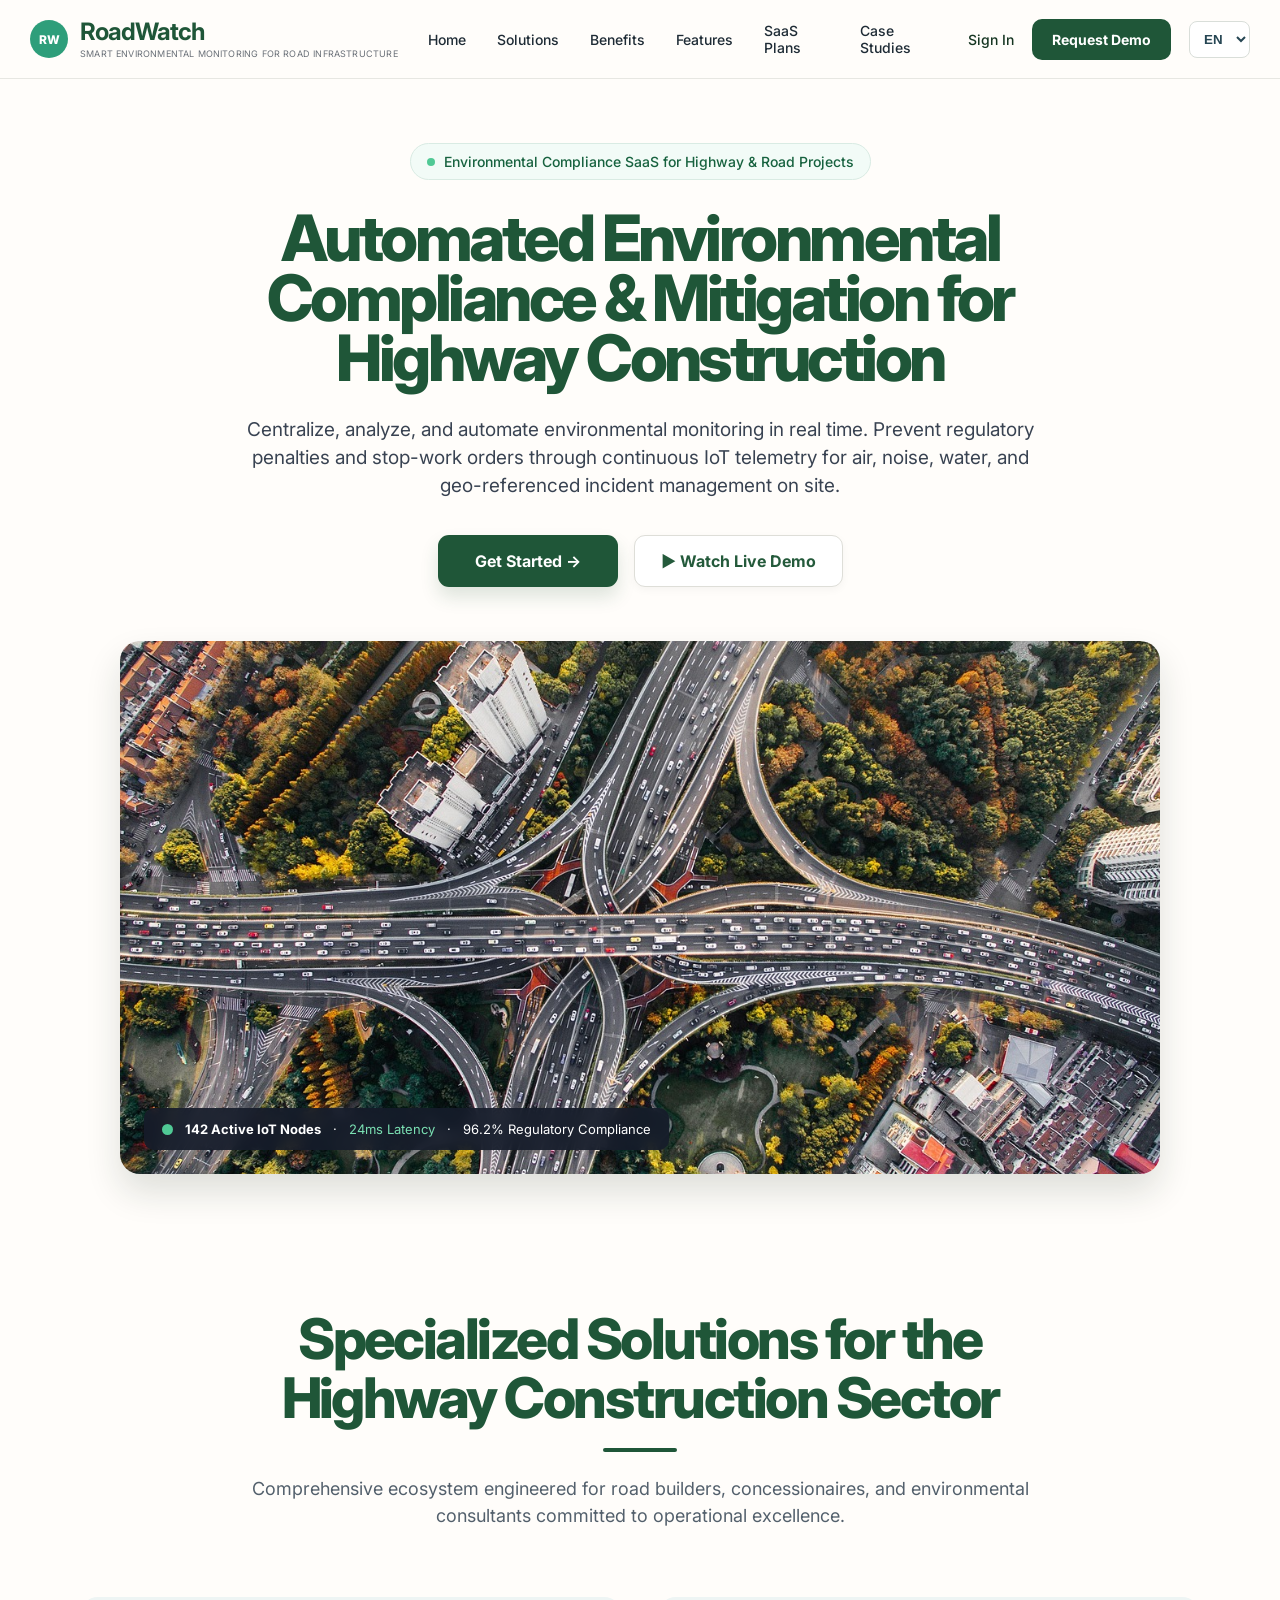
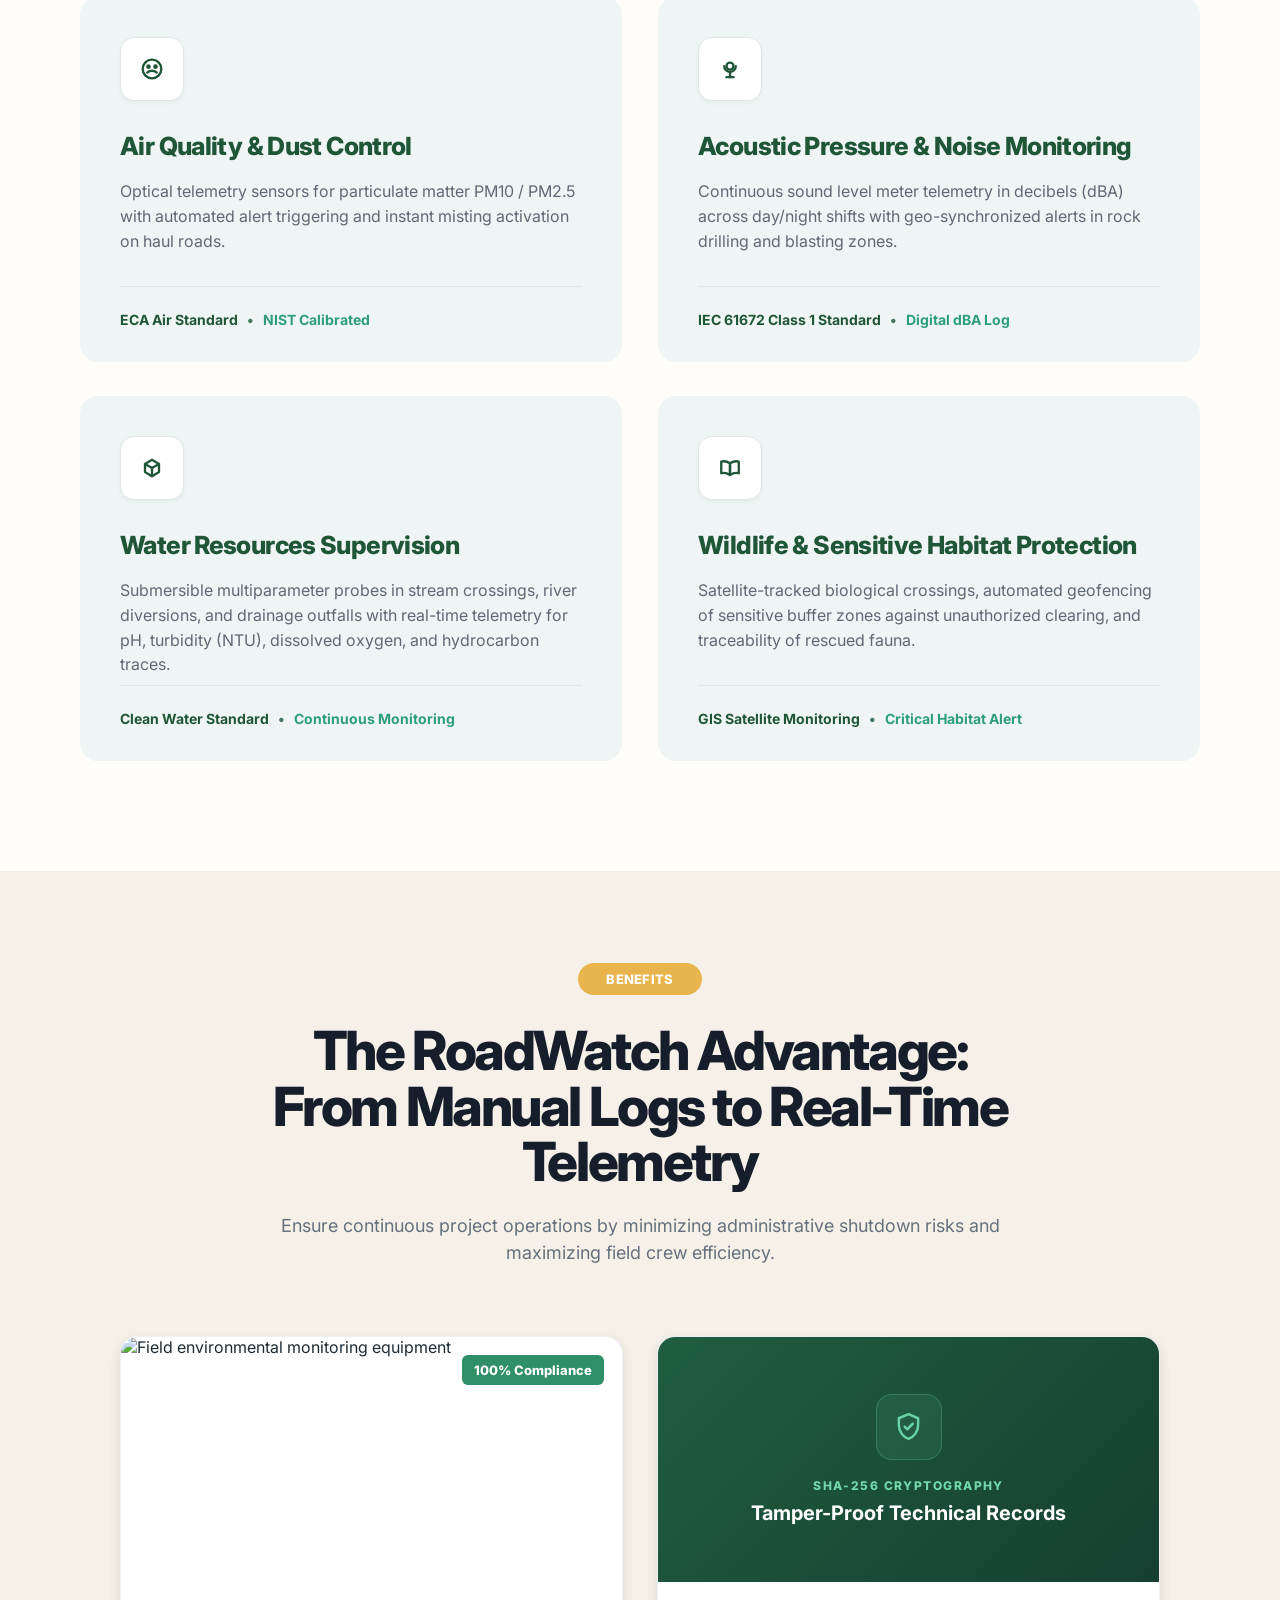
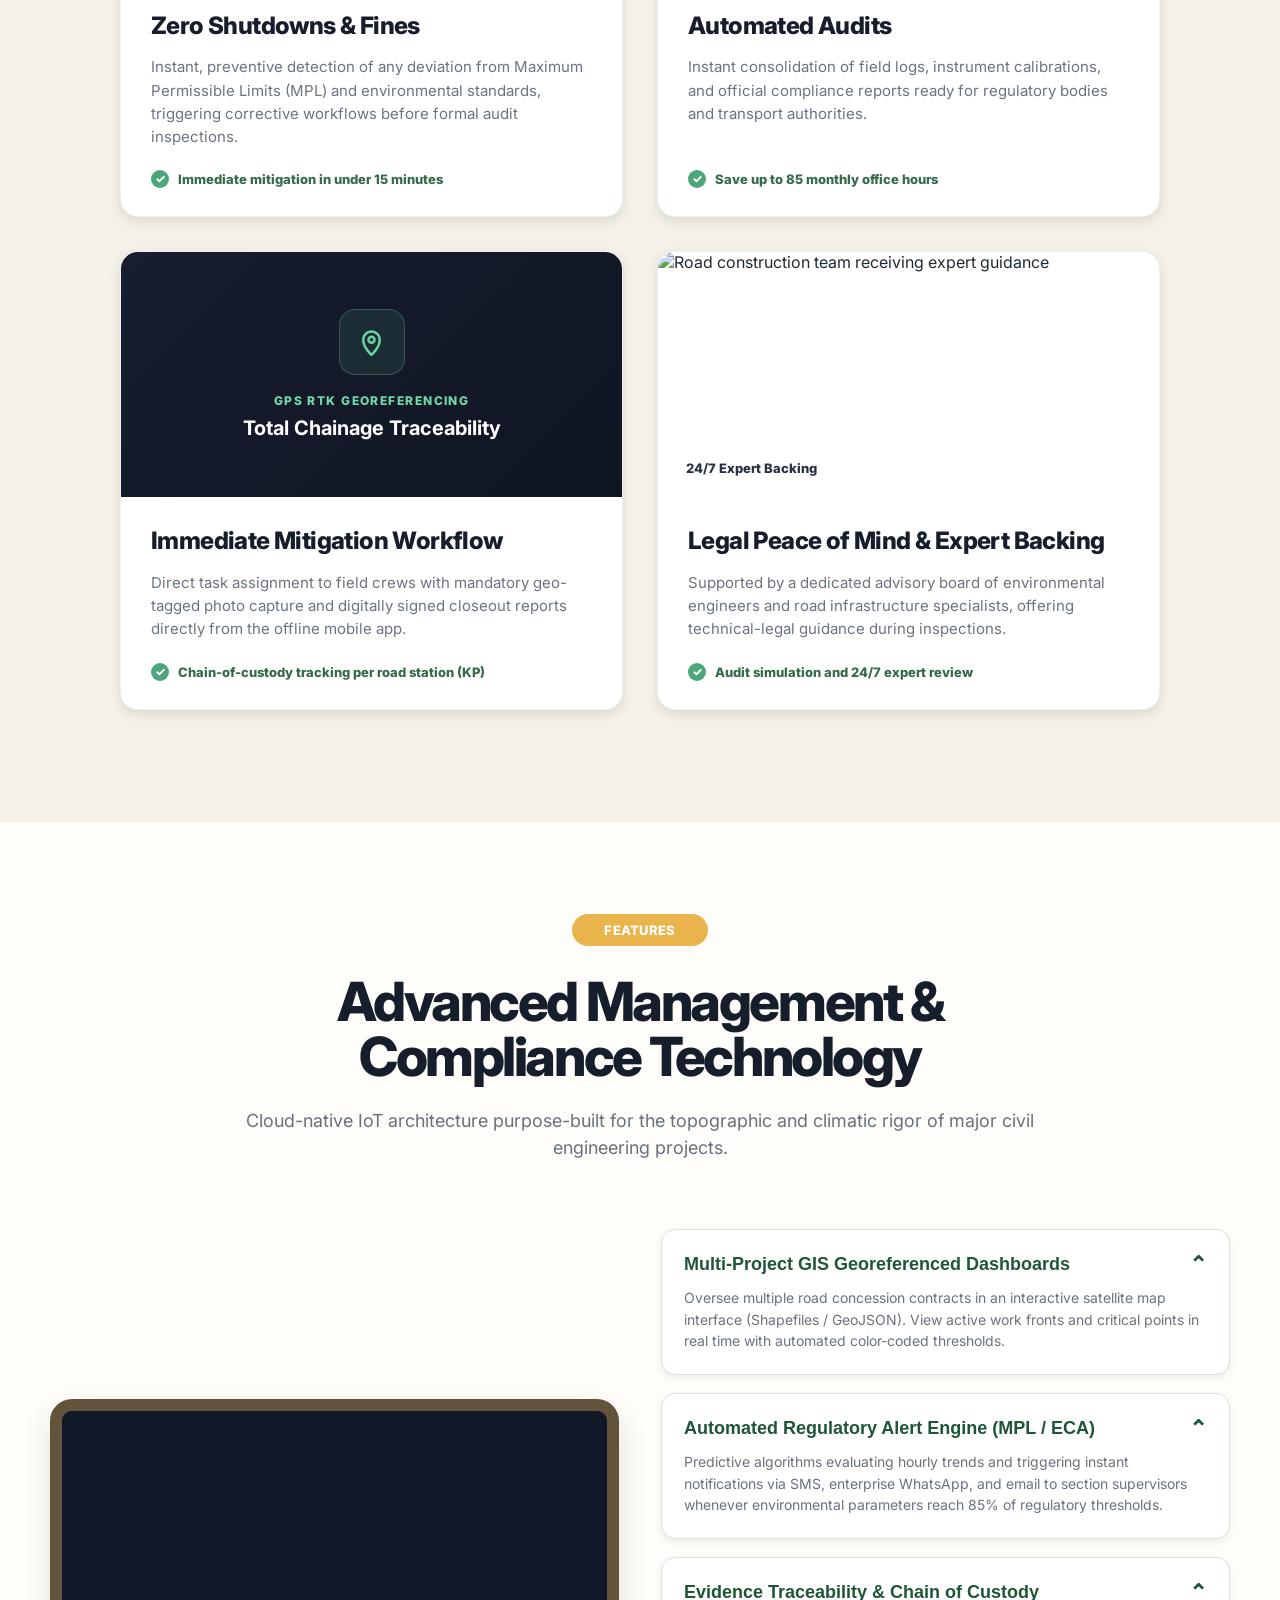
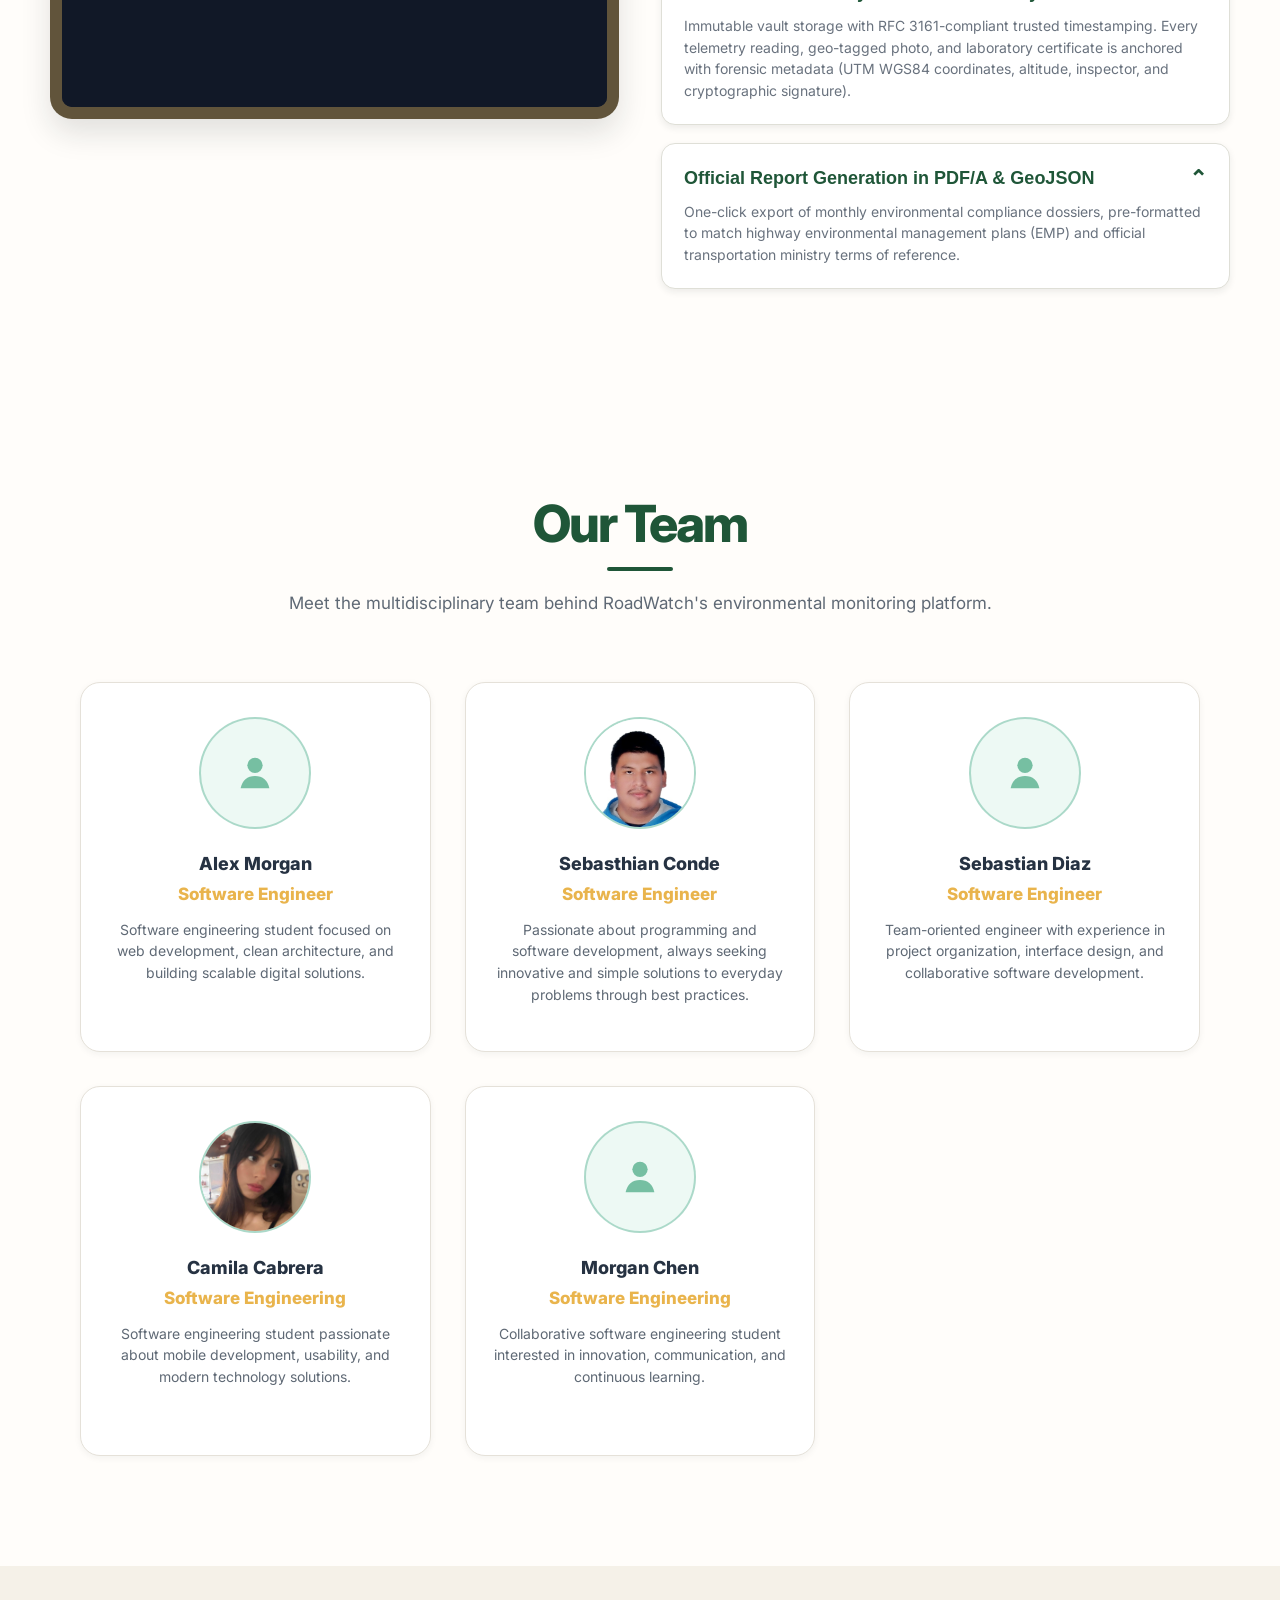
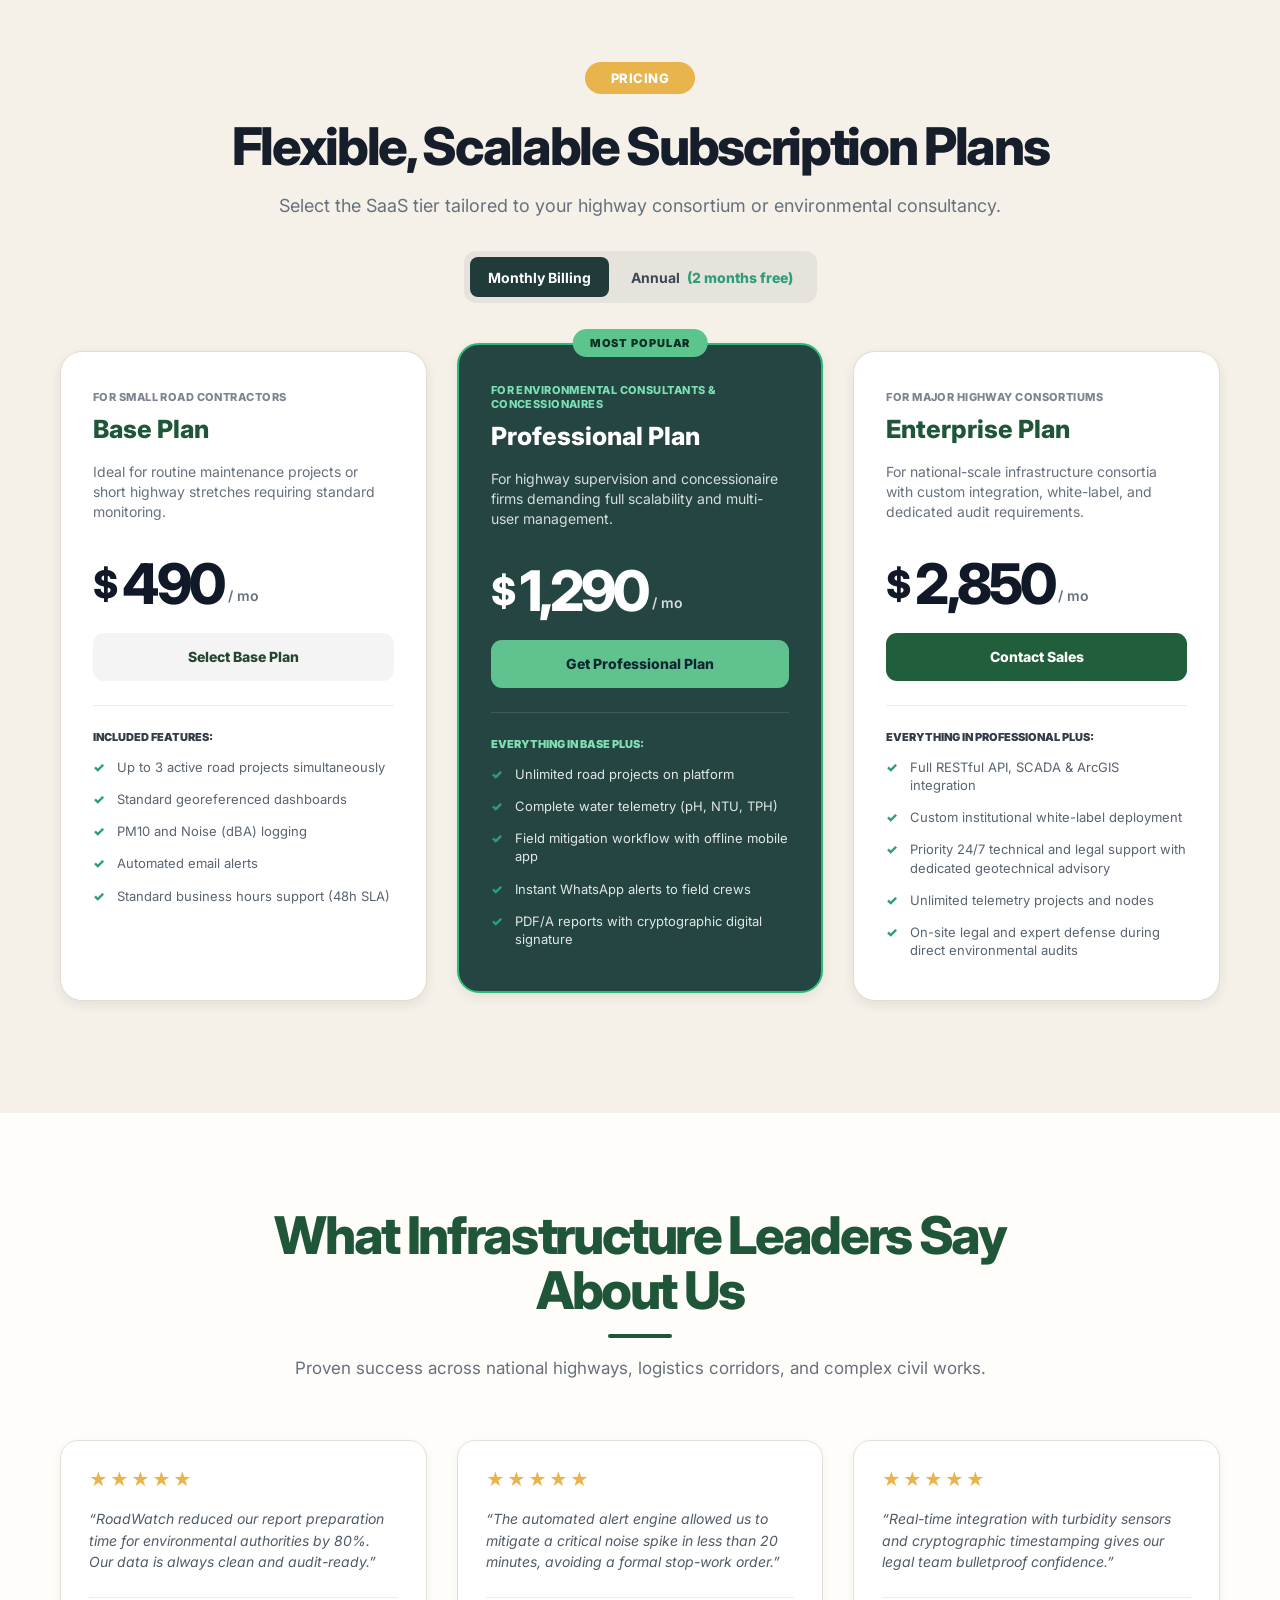
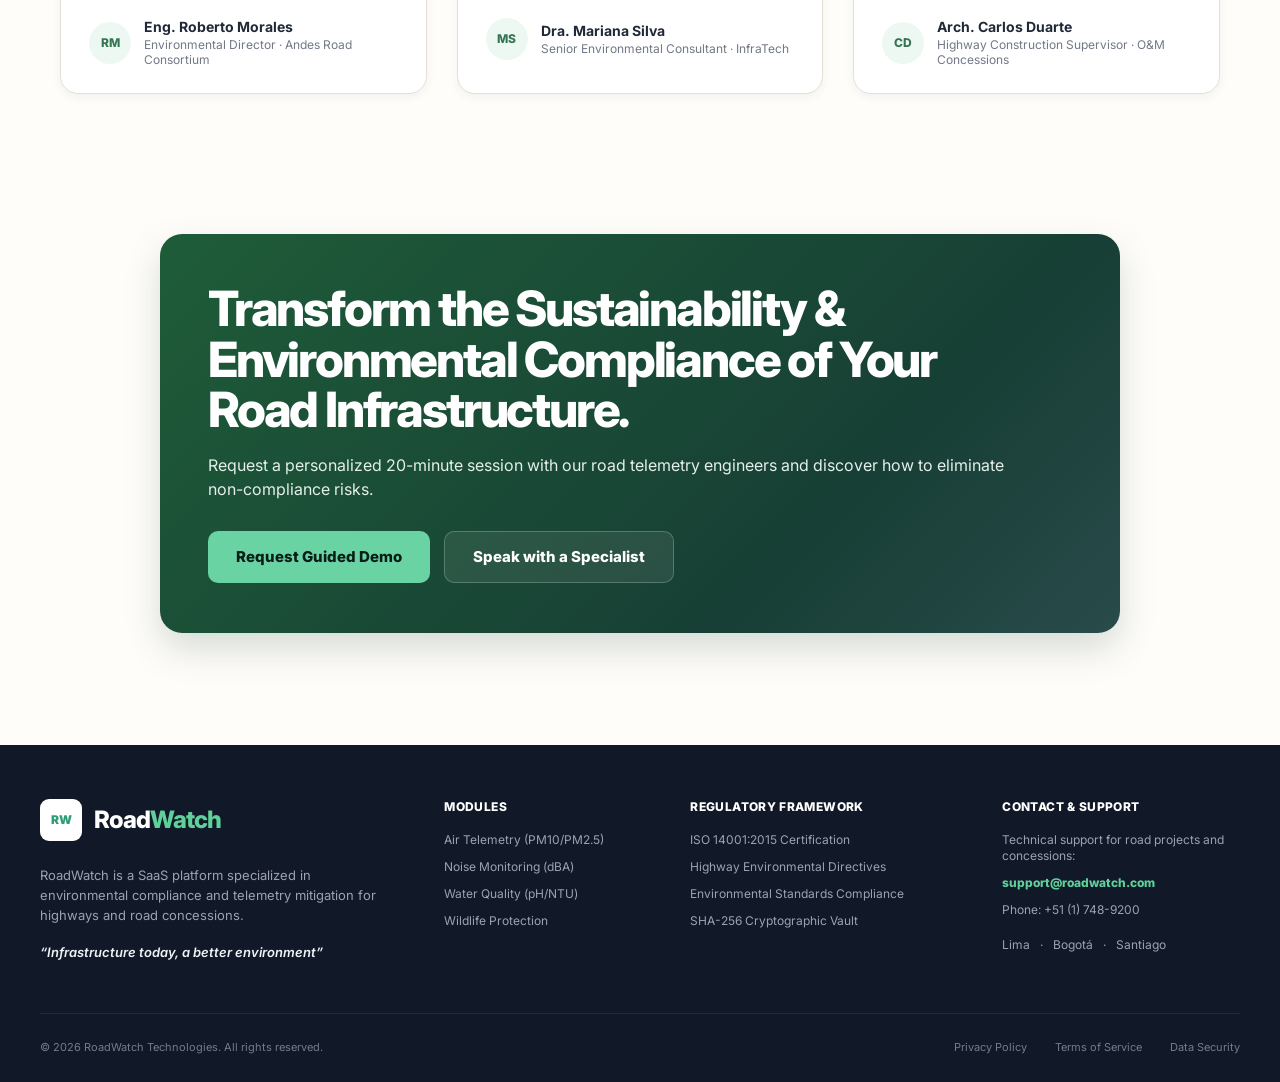
==== commit 5c4a5b37: "feat(team): update Camila Cabrera team profile" ====
--- a/index.html
+++ b/index.html
@@ -796,14 +796,11 @@
 
       <article class="team-card">
         <div class="team-avatar team-avatar--placeholder" aria-hidden="true">
-          <svg viewBox="0 0 24 24">
-            <circle cx="12" cy="8" r="4"></circle>
-            <path d="M4.5 20c.7-4.1 3.5-6.5 7.5-6.5s6.8 2.4 7.5 6.5"></path>
-          </svg>
+          <img src="assets/images/team/cabrera-camila.png" alt="Camila Cabrera photo">
         </div>
 
         <h3 data-i18n="team.member4.name">
-          Casey Rivera
+          Camila Cabrera
         </h3>
 
         <span class="team-role" data-i18n="team.member4.role">
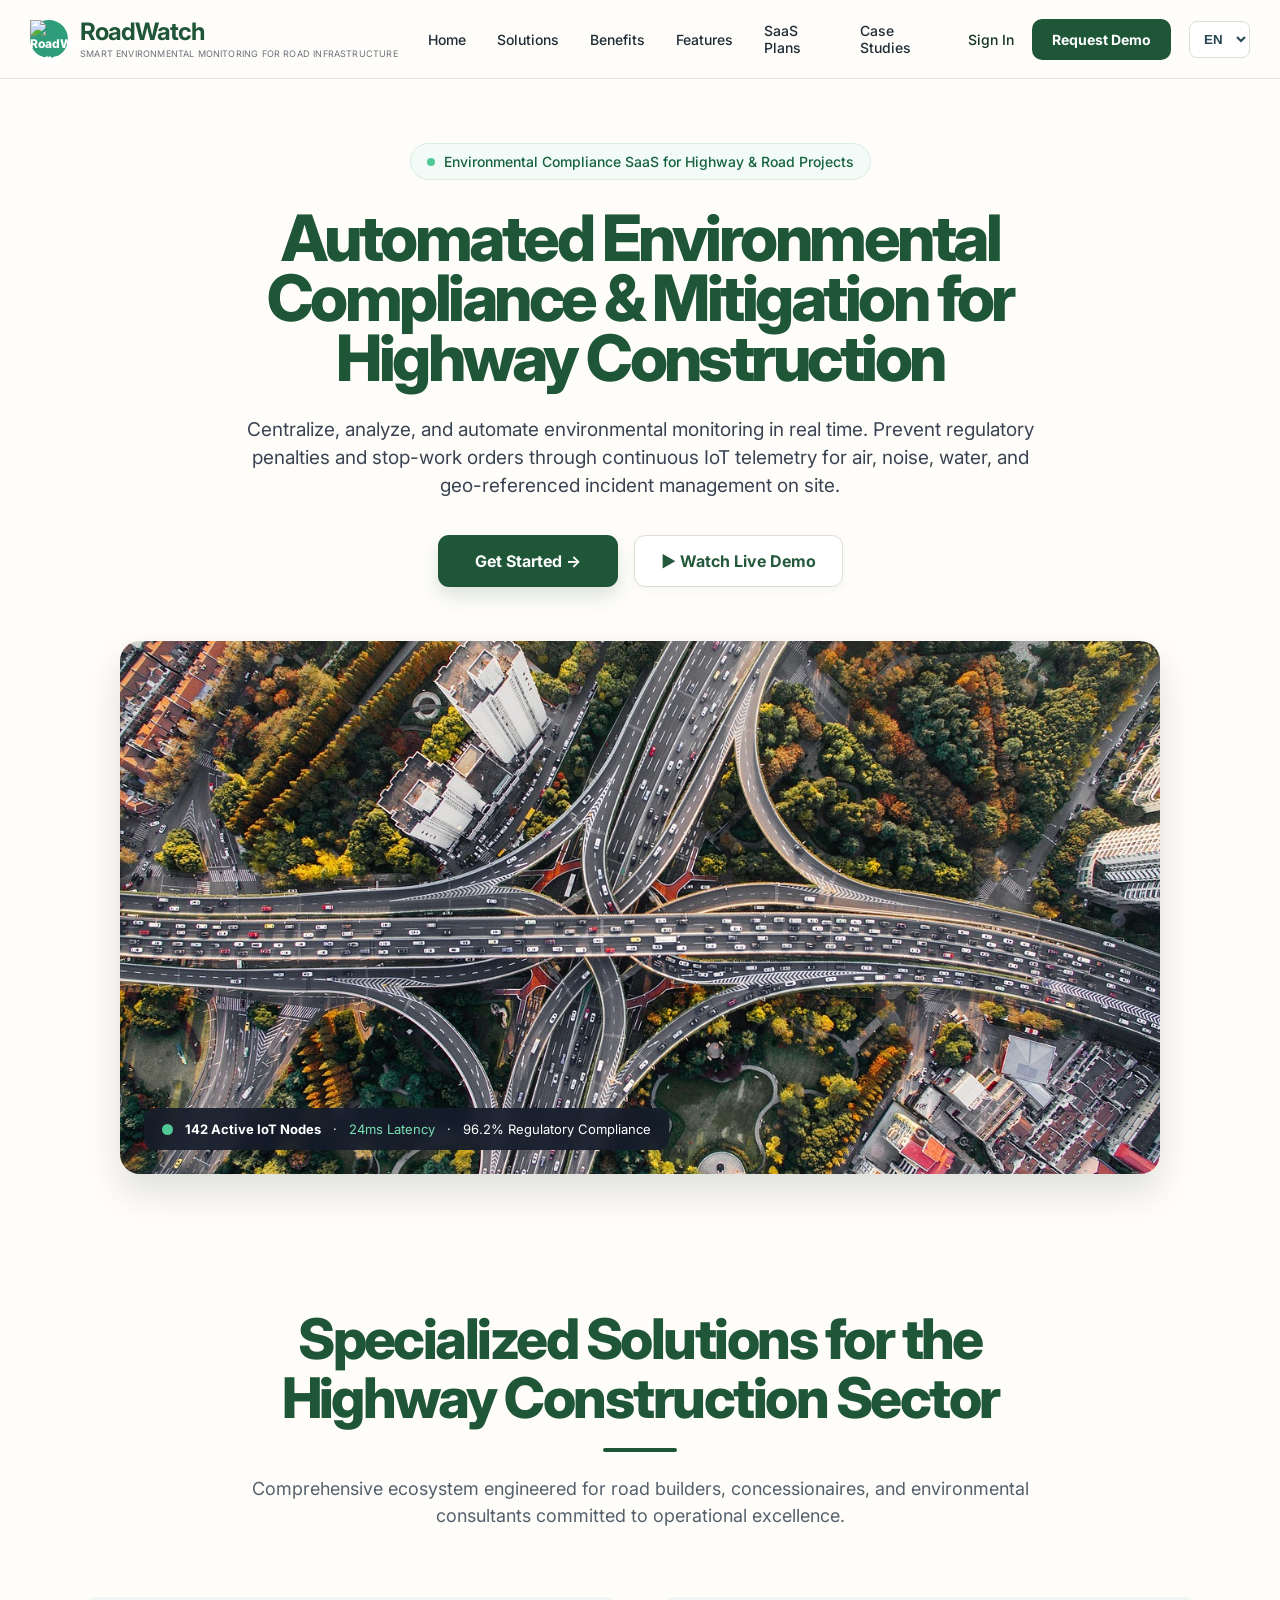
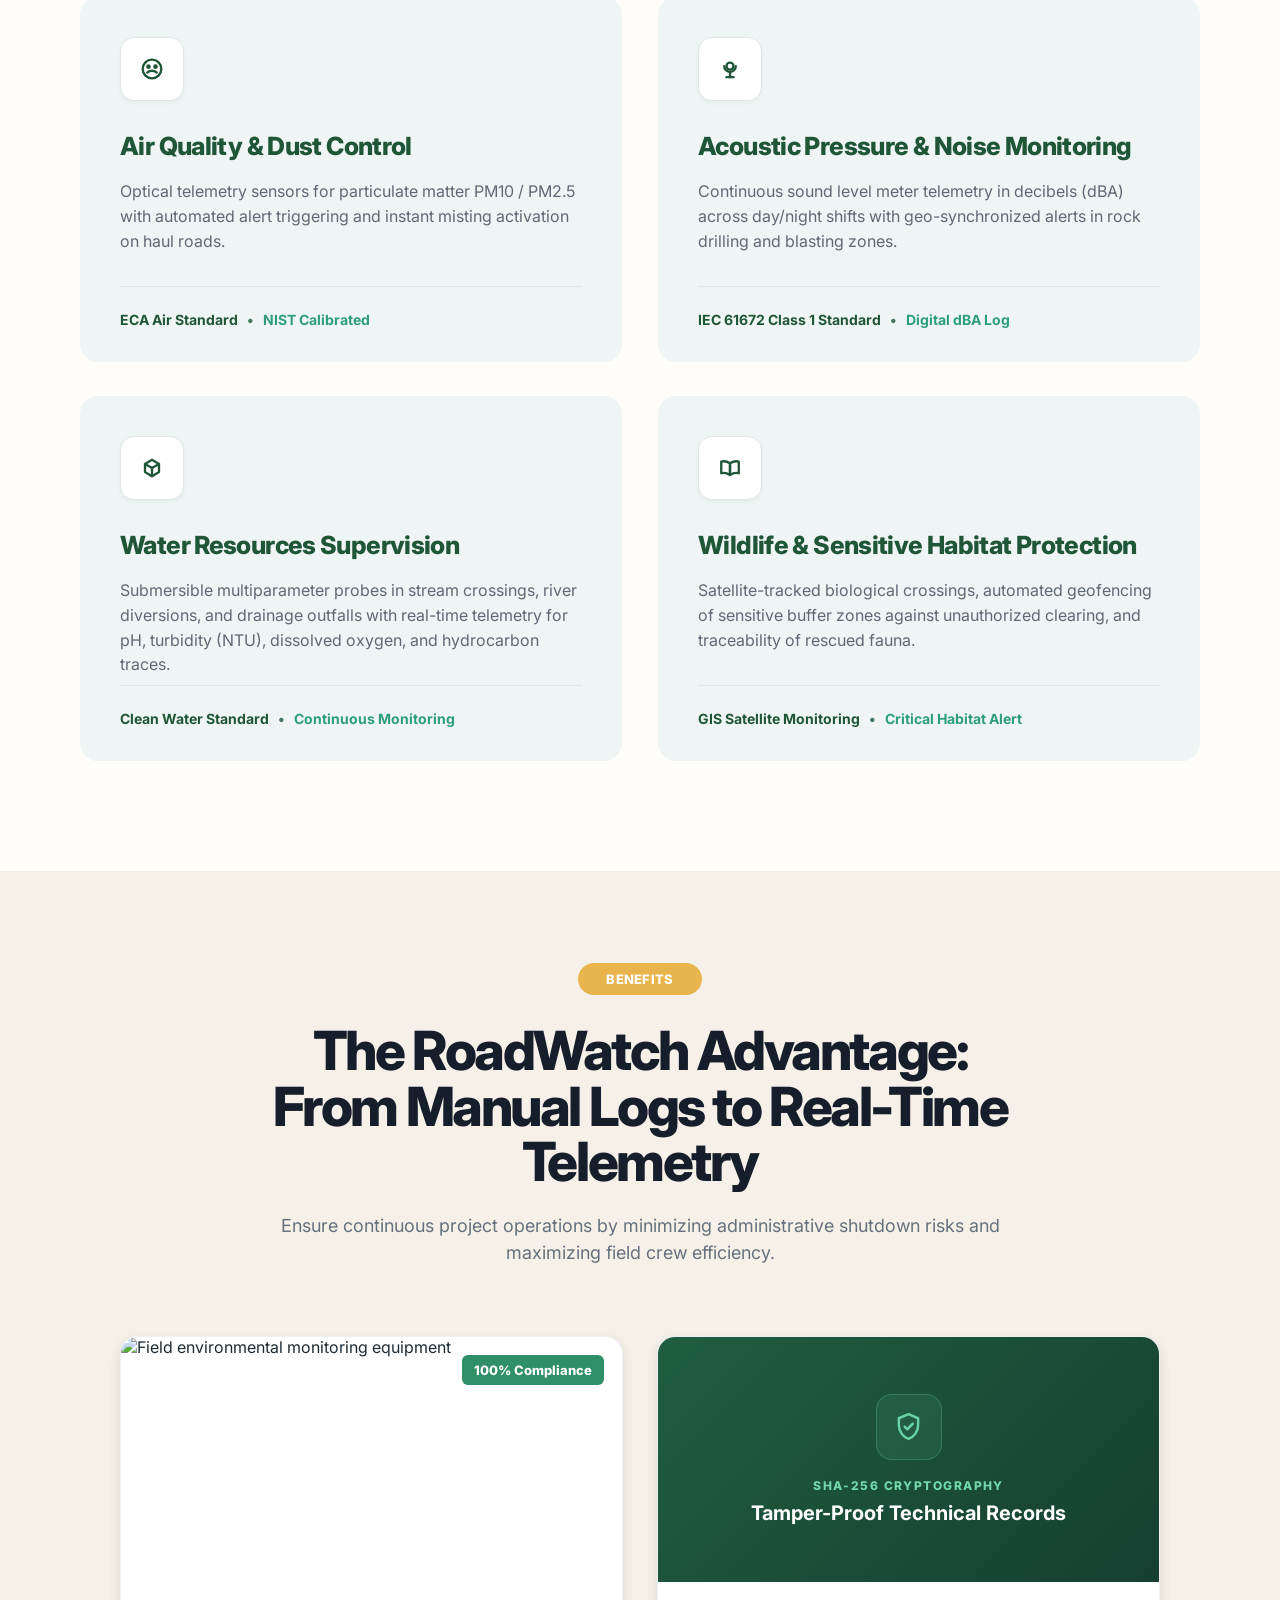
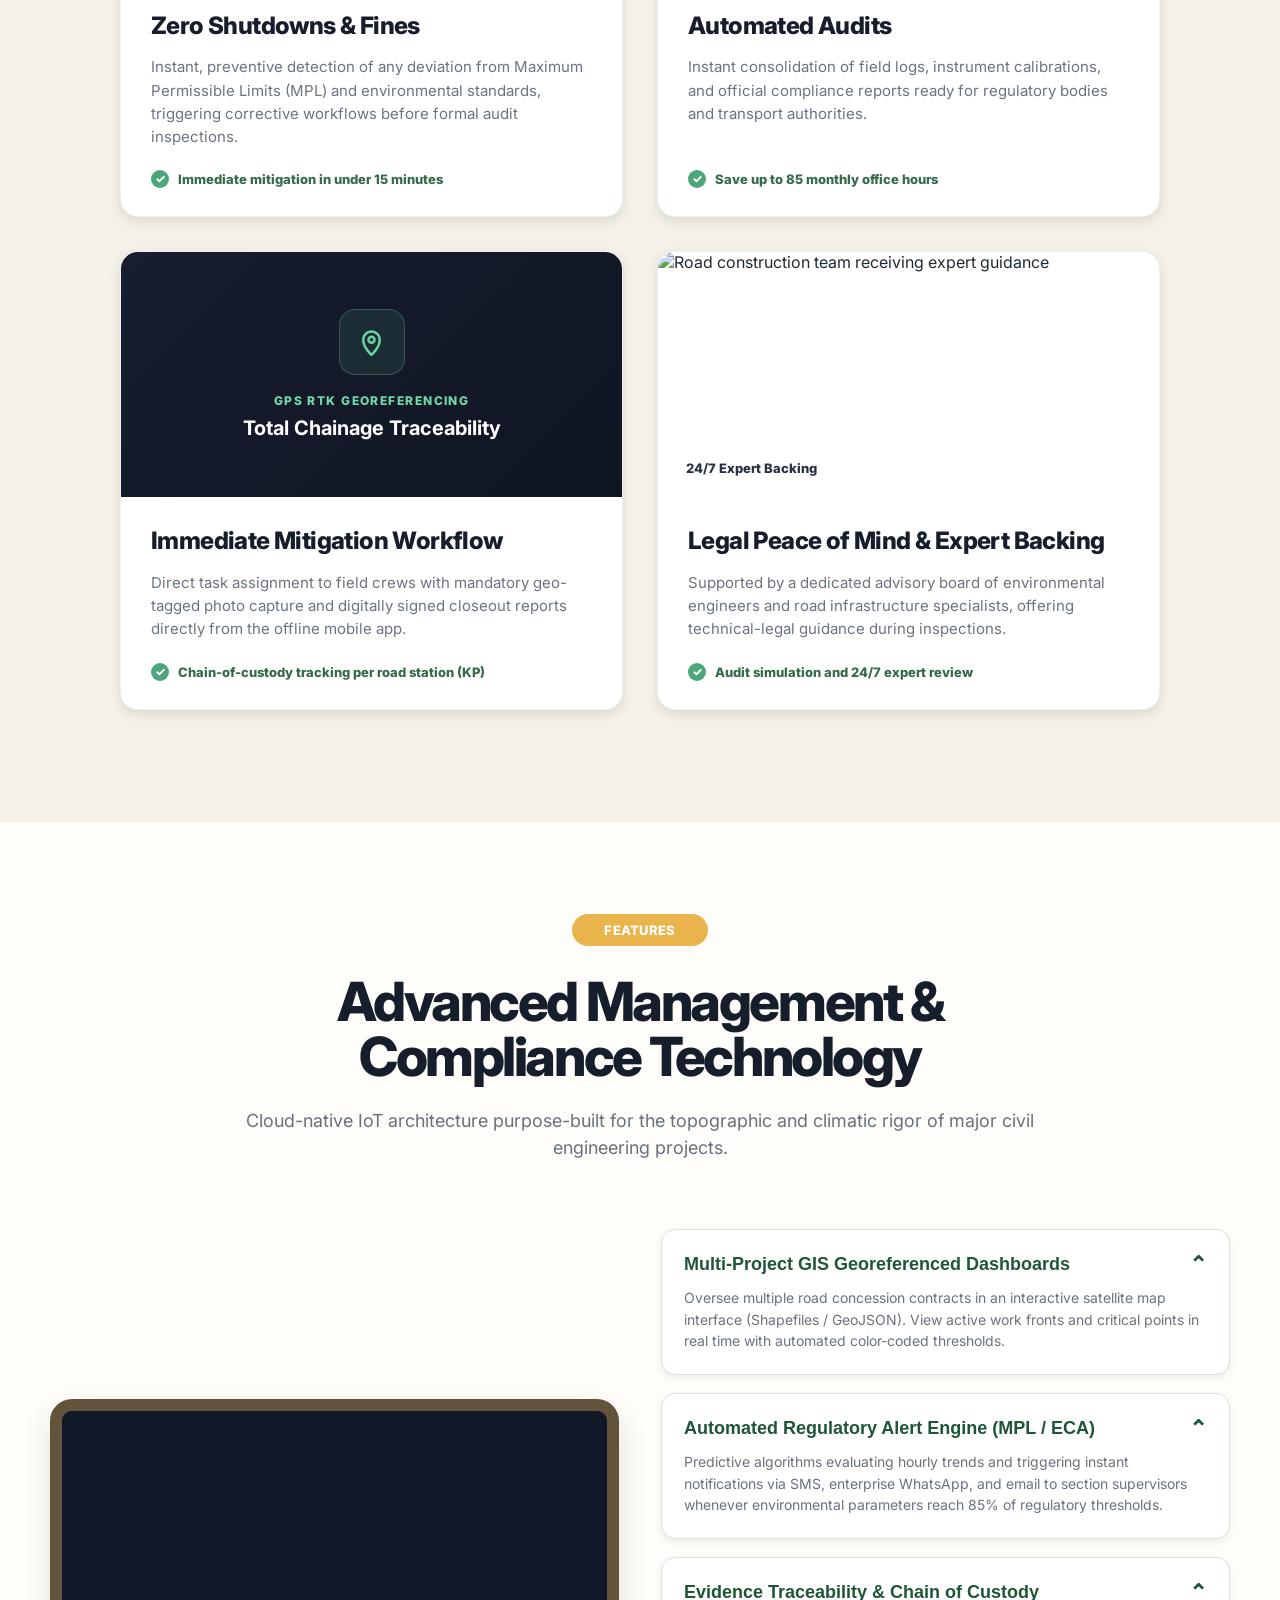
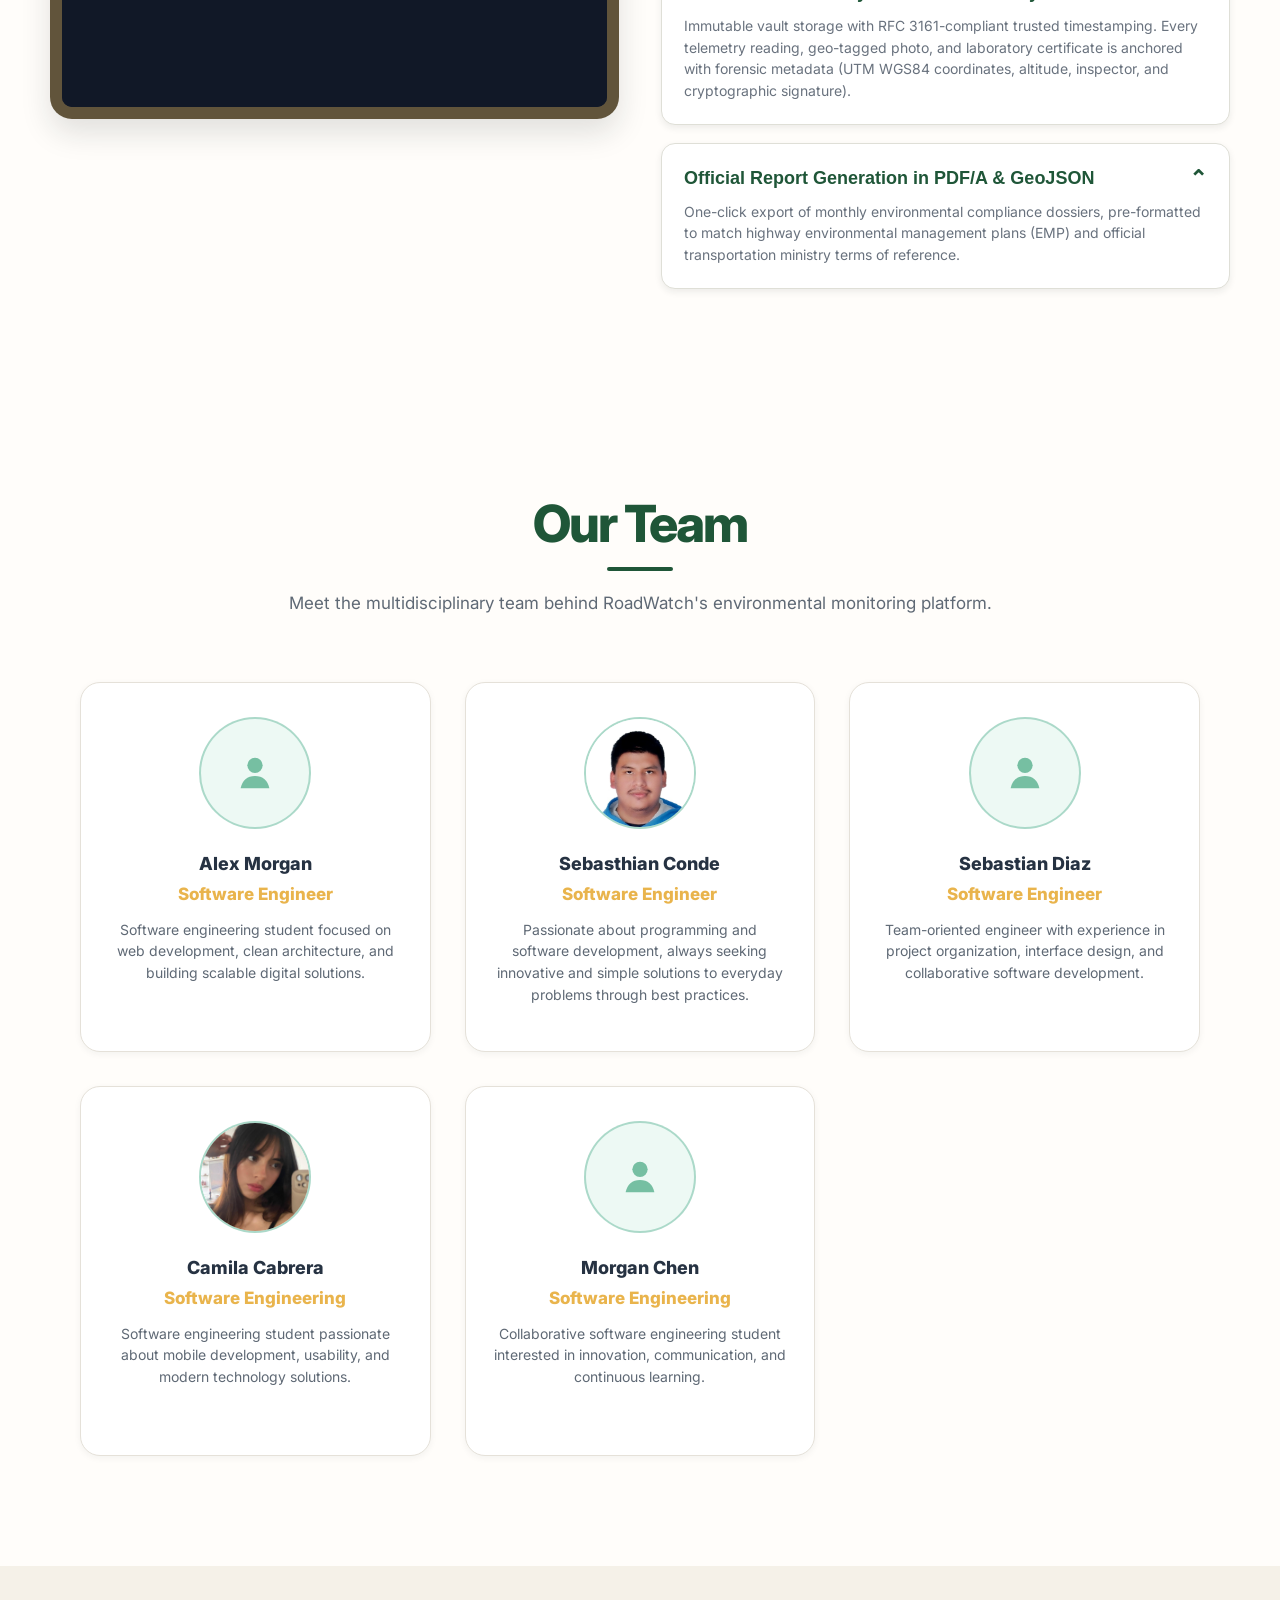
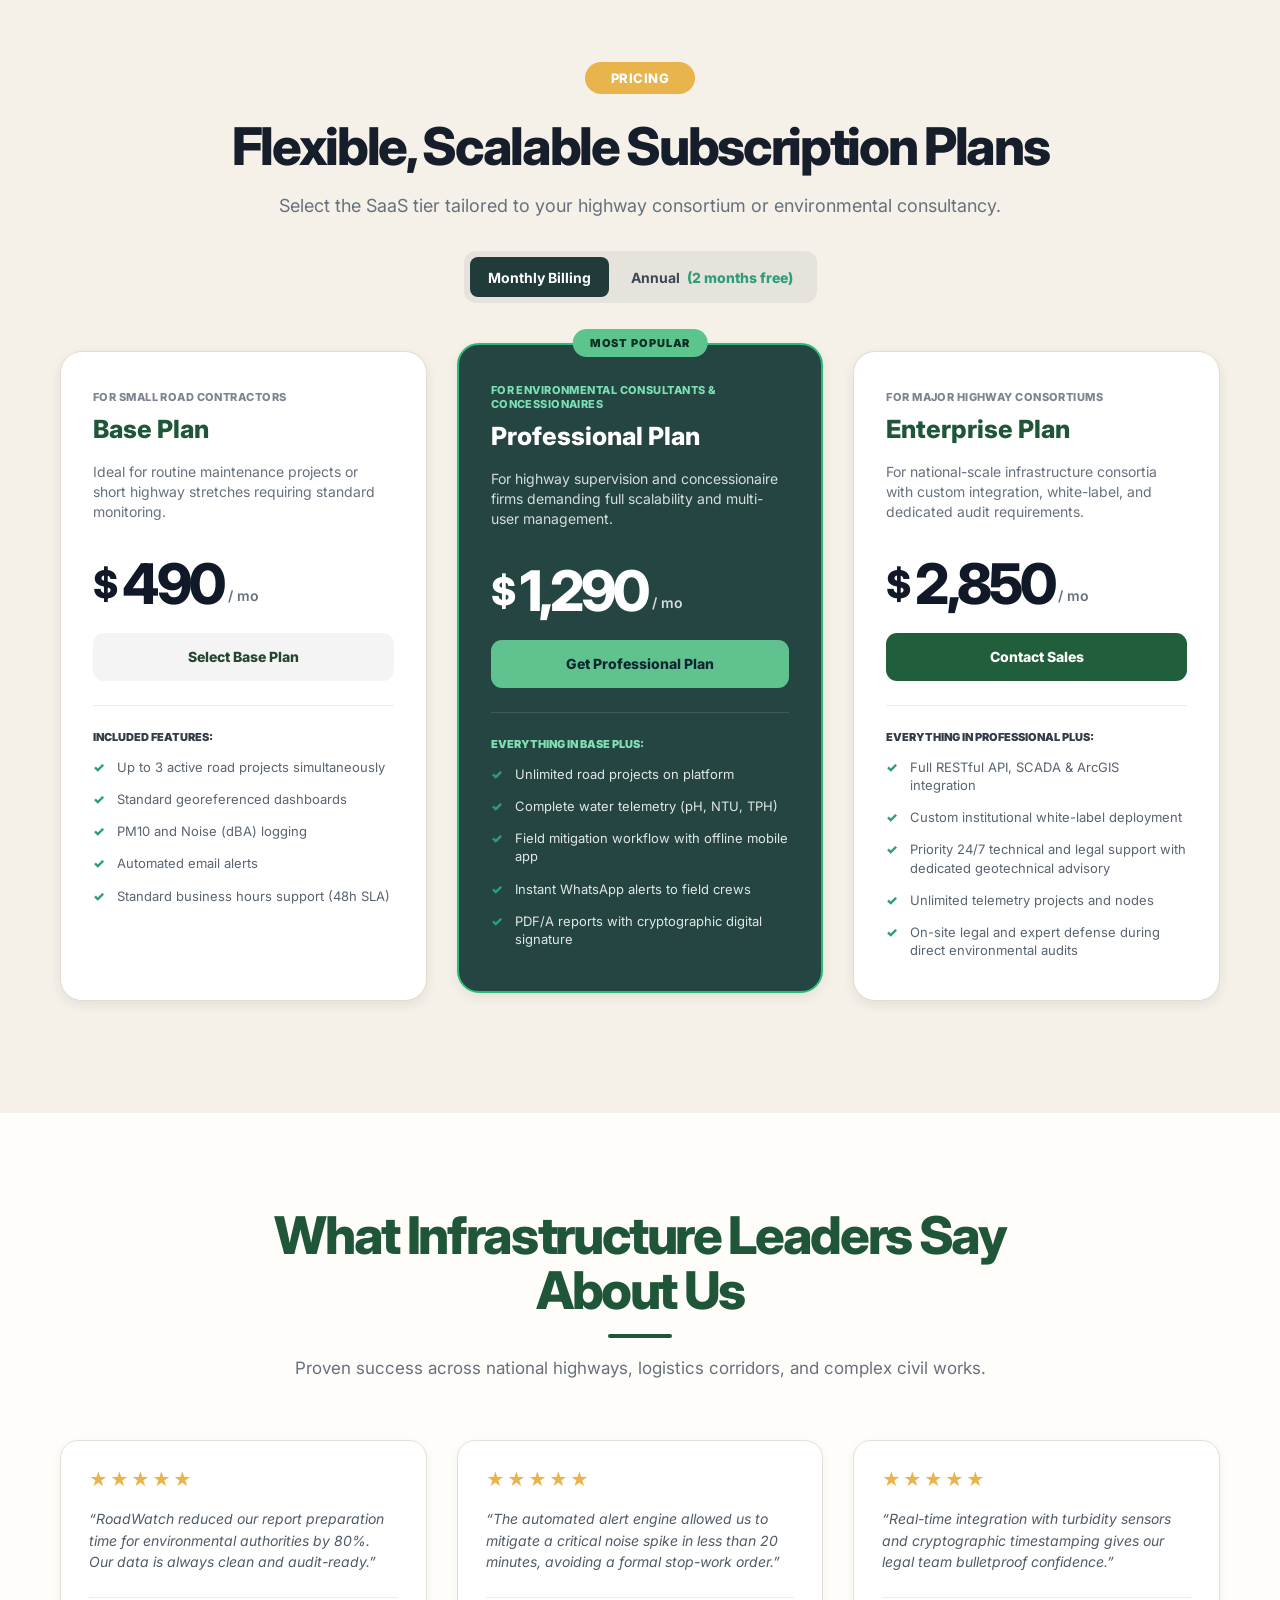
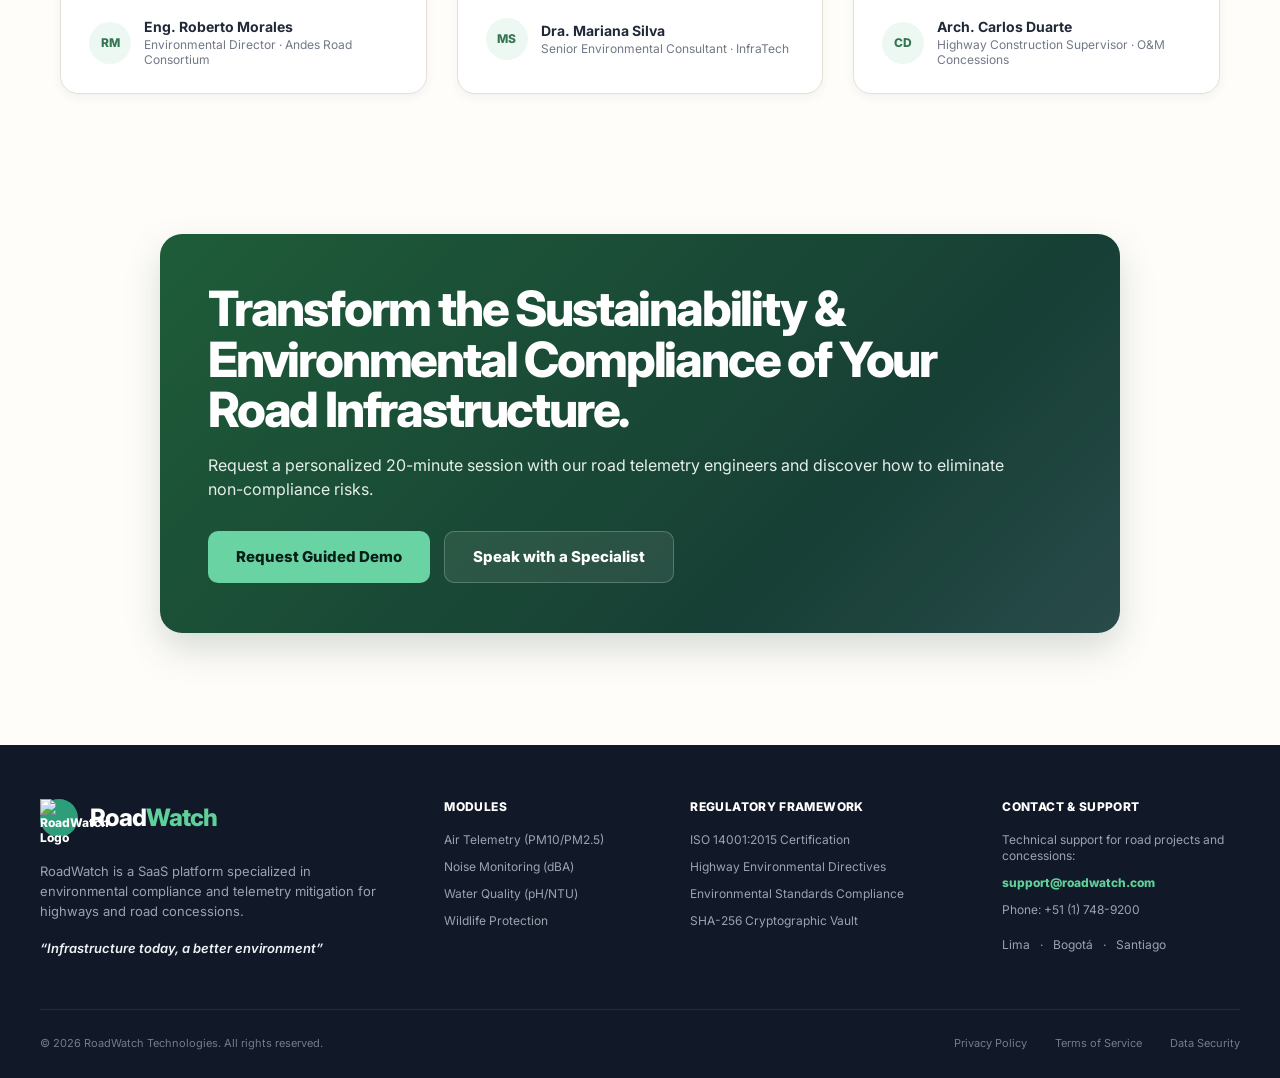
==== commit 47c6c1b9: "feat(logo): replace RW initials with RoadWatch logo image" ====
--- a/index.html
+++ b/index.html
@@ -30,9 +30,8 @@
 
       <a href="#home" class="brand" aria-label="RoadWatch home">
         <div class="brand-logo">
-          RW
-        </div>
-
+  <img src="assets/images/Logo.png" alt="RoadWatch Logo">
+</div>
         <div class="brand-text">
           <strong>RoadWatch</strong>
           <span>
@@ -1260,9 +1259,9 @@
 
       <div class="footer-brand">
         <div class="footer-brand-row">
-          <div class="footer-logo">
-            RW
-          </div>
+          <div class="brand-logo">
+  <img src="assets/images/Logo.png" alt="RoadWatch Logo">
+</div>
 
           <div class="footer-brand-name">
             Road<span>Watch</span>
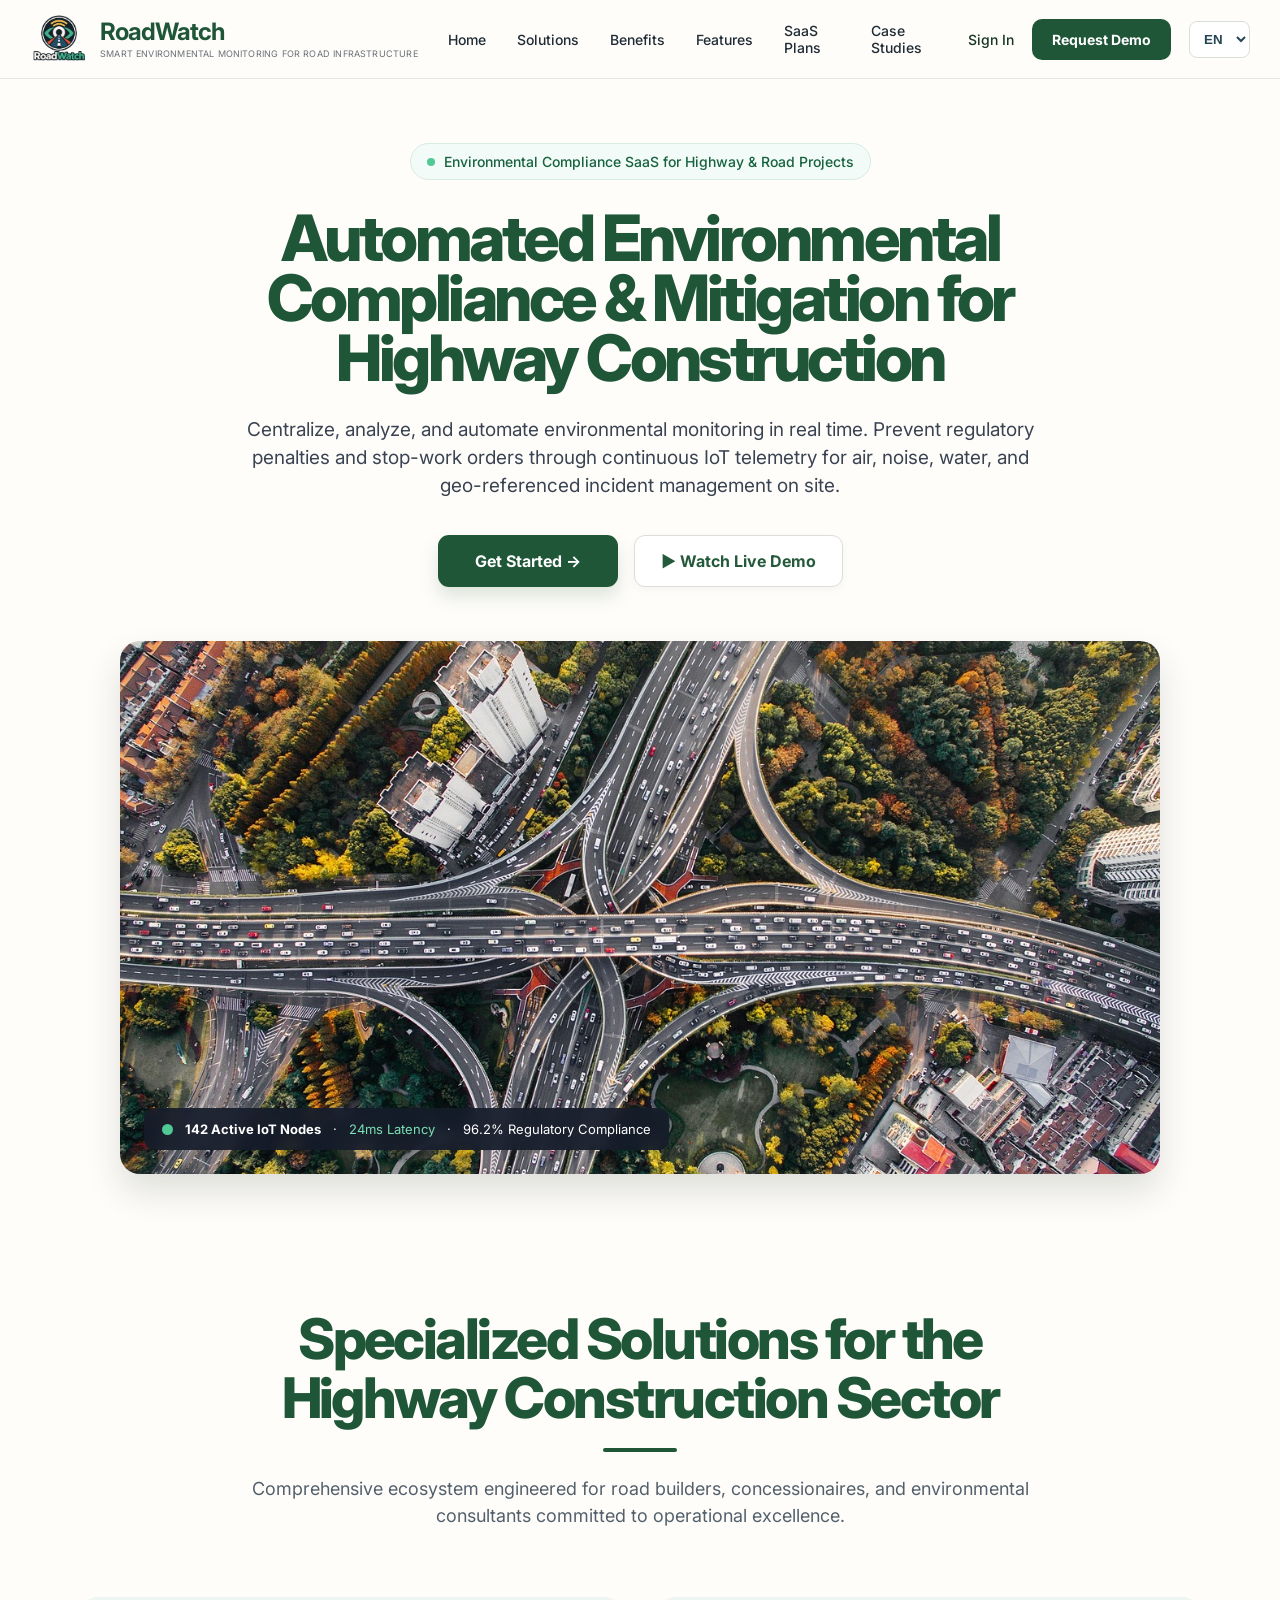
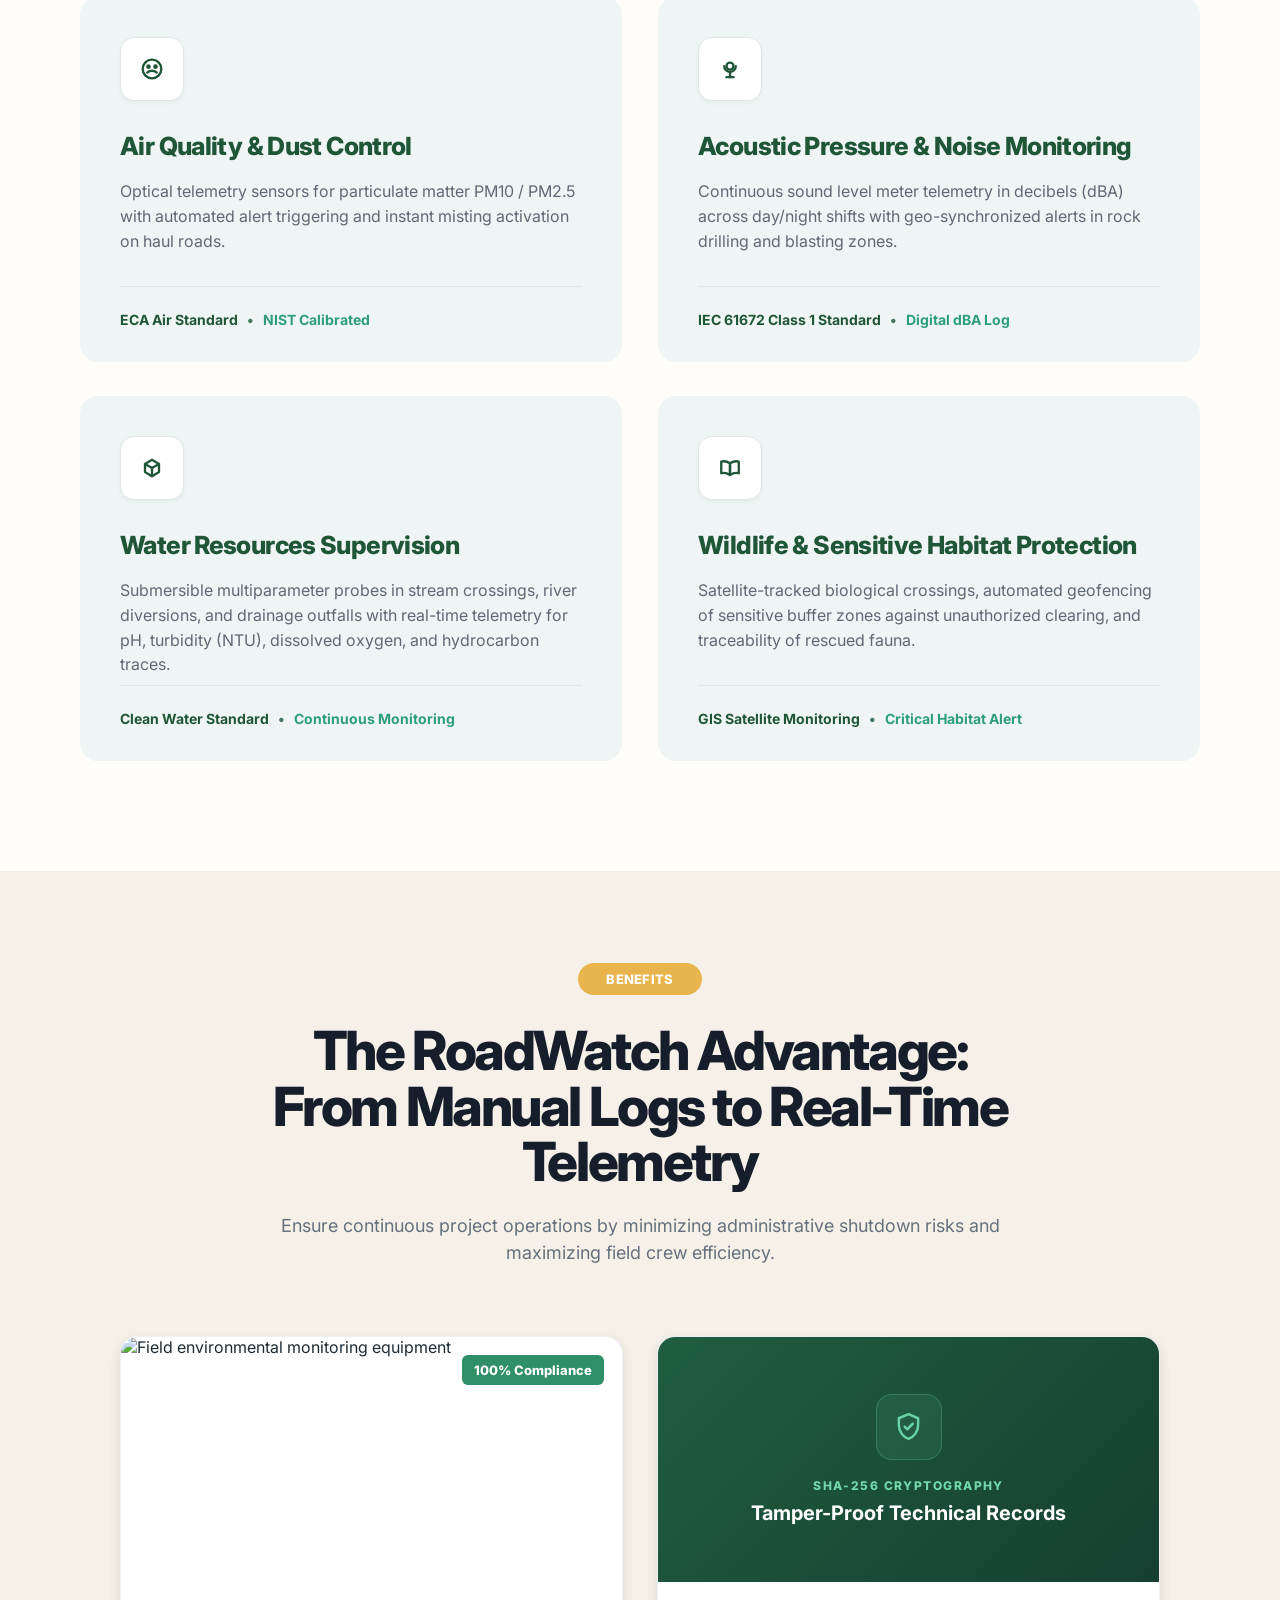
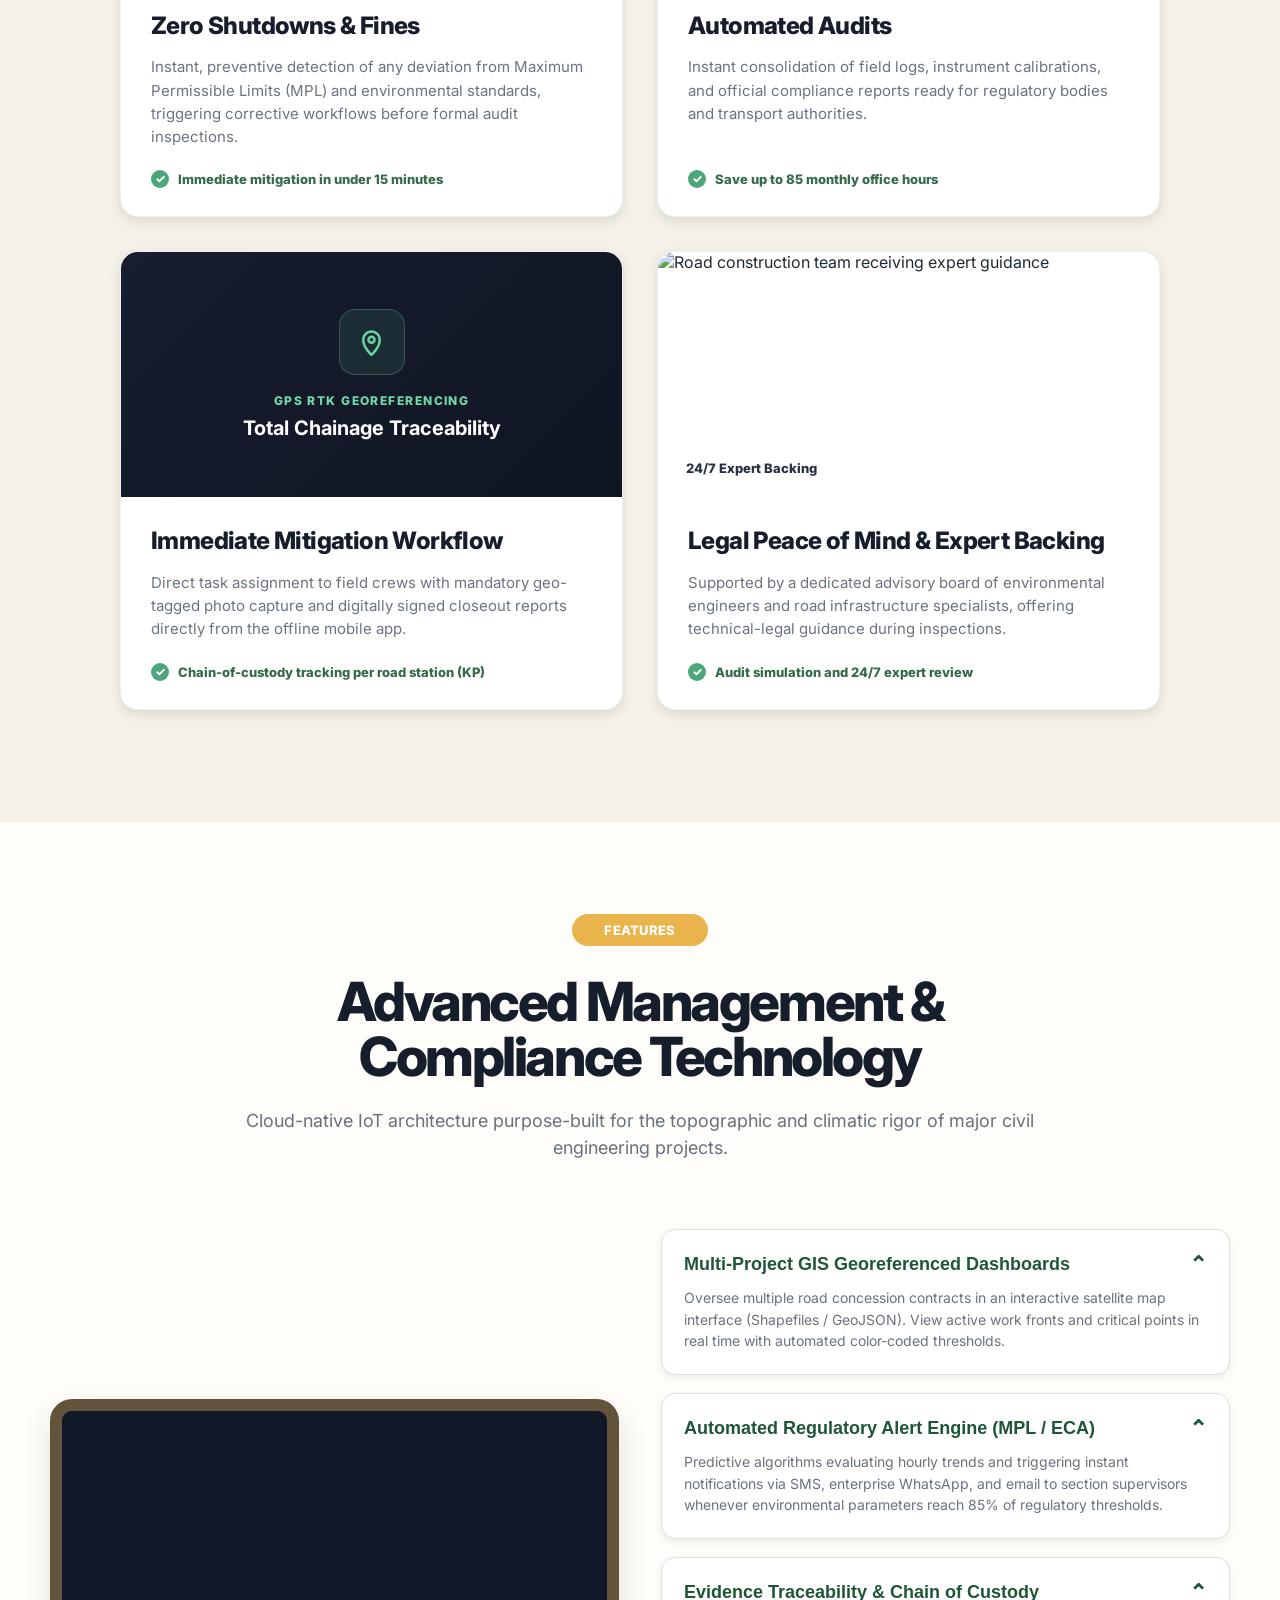
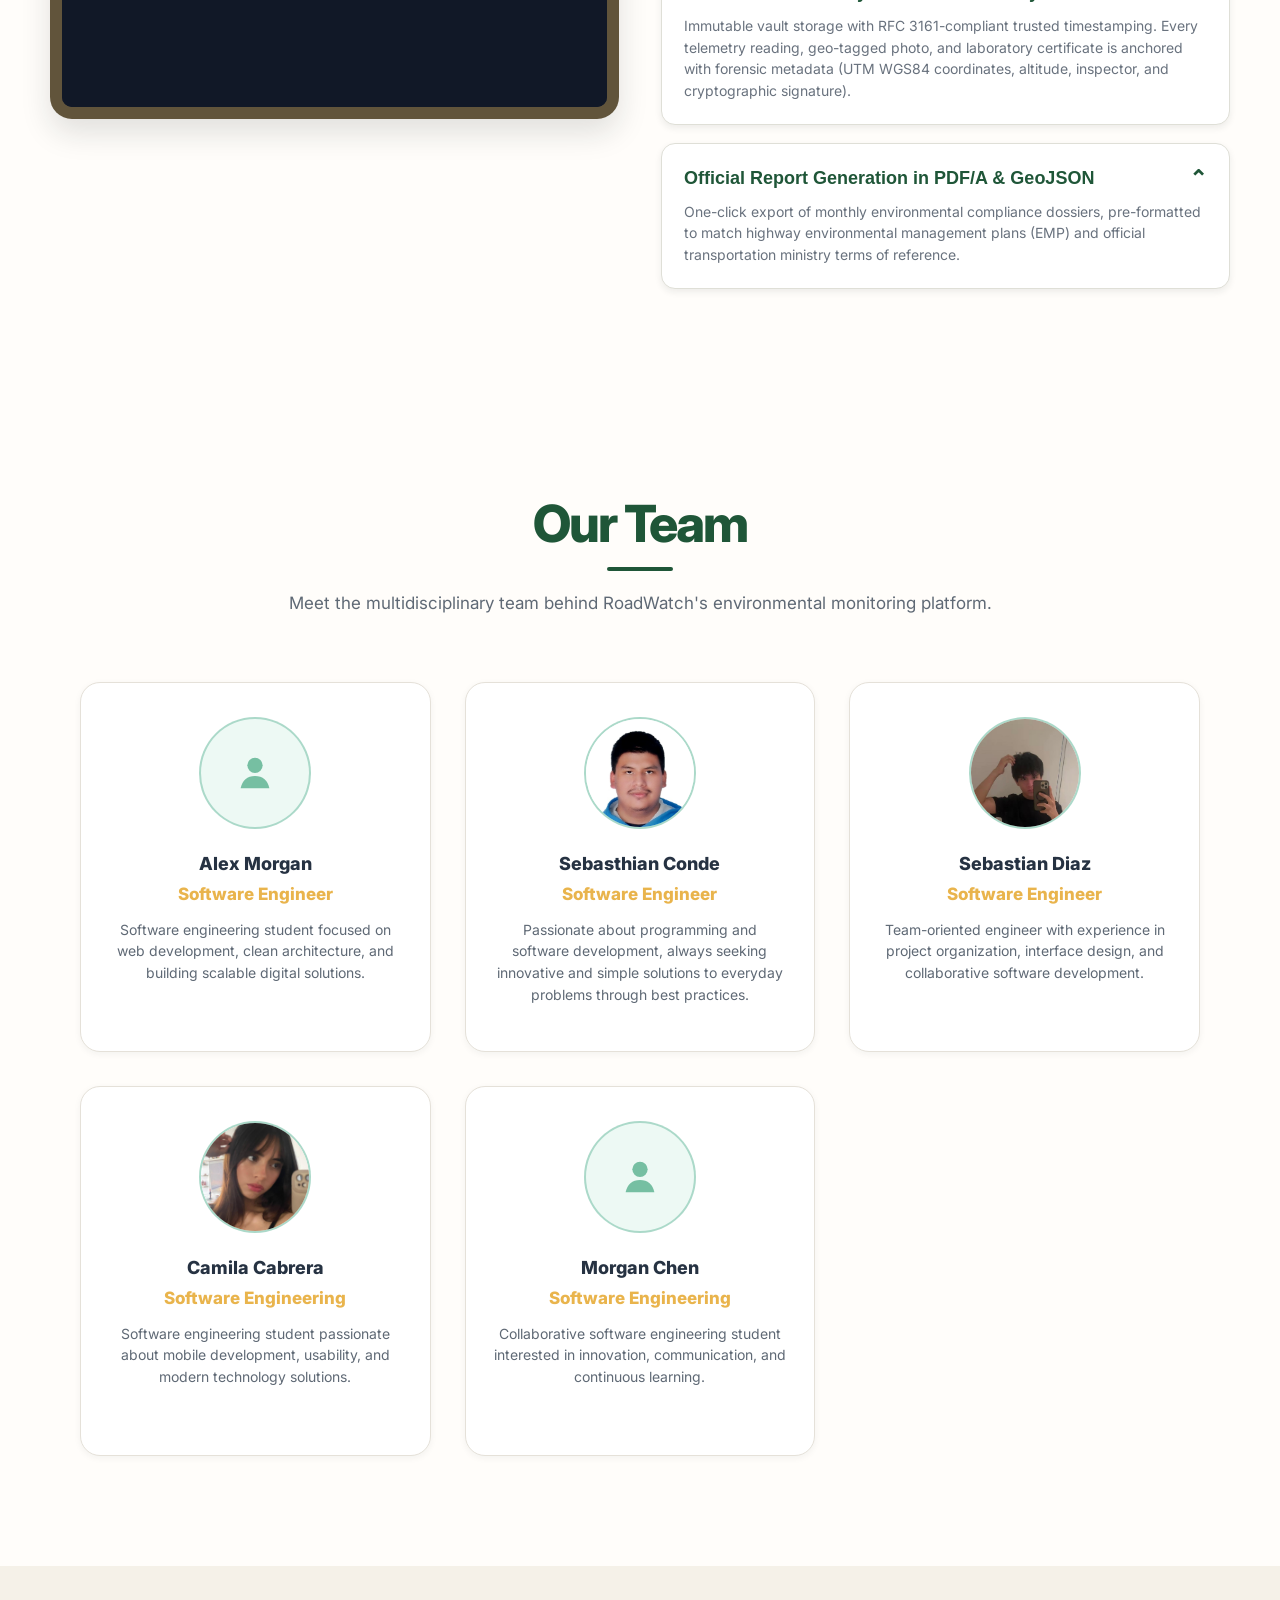
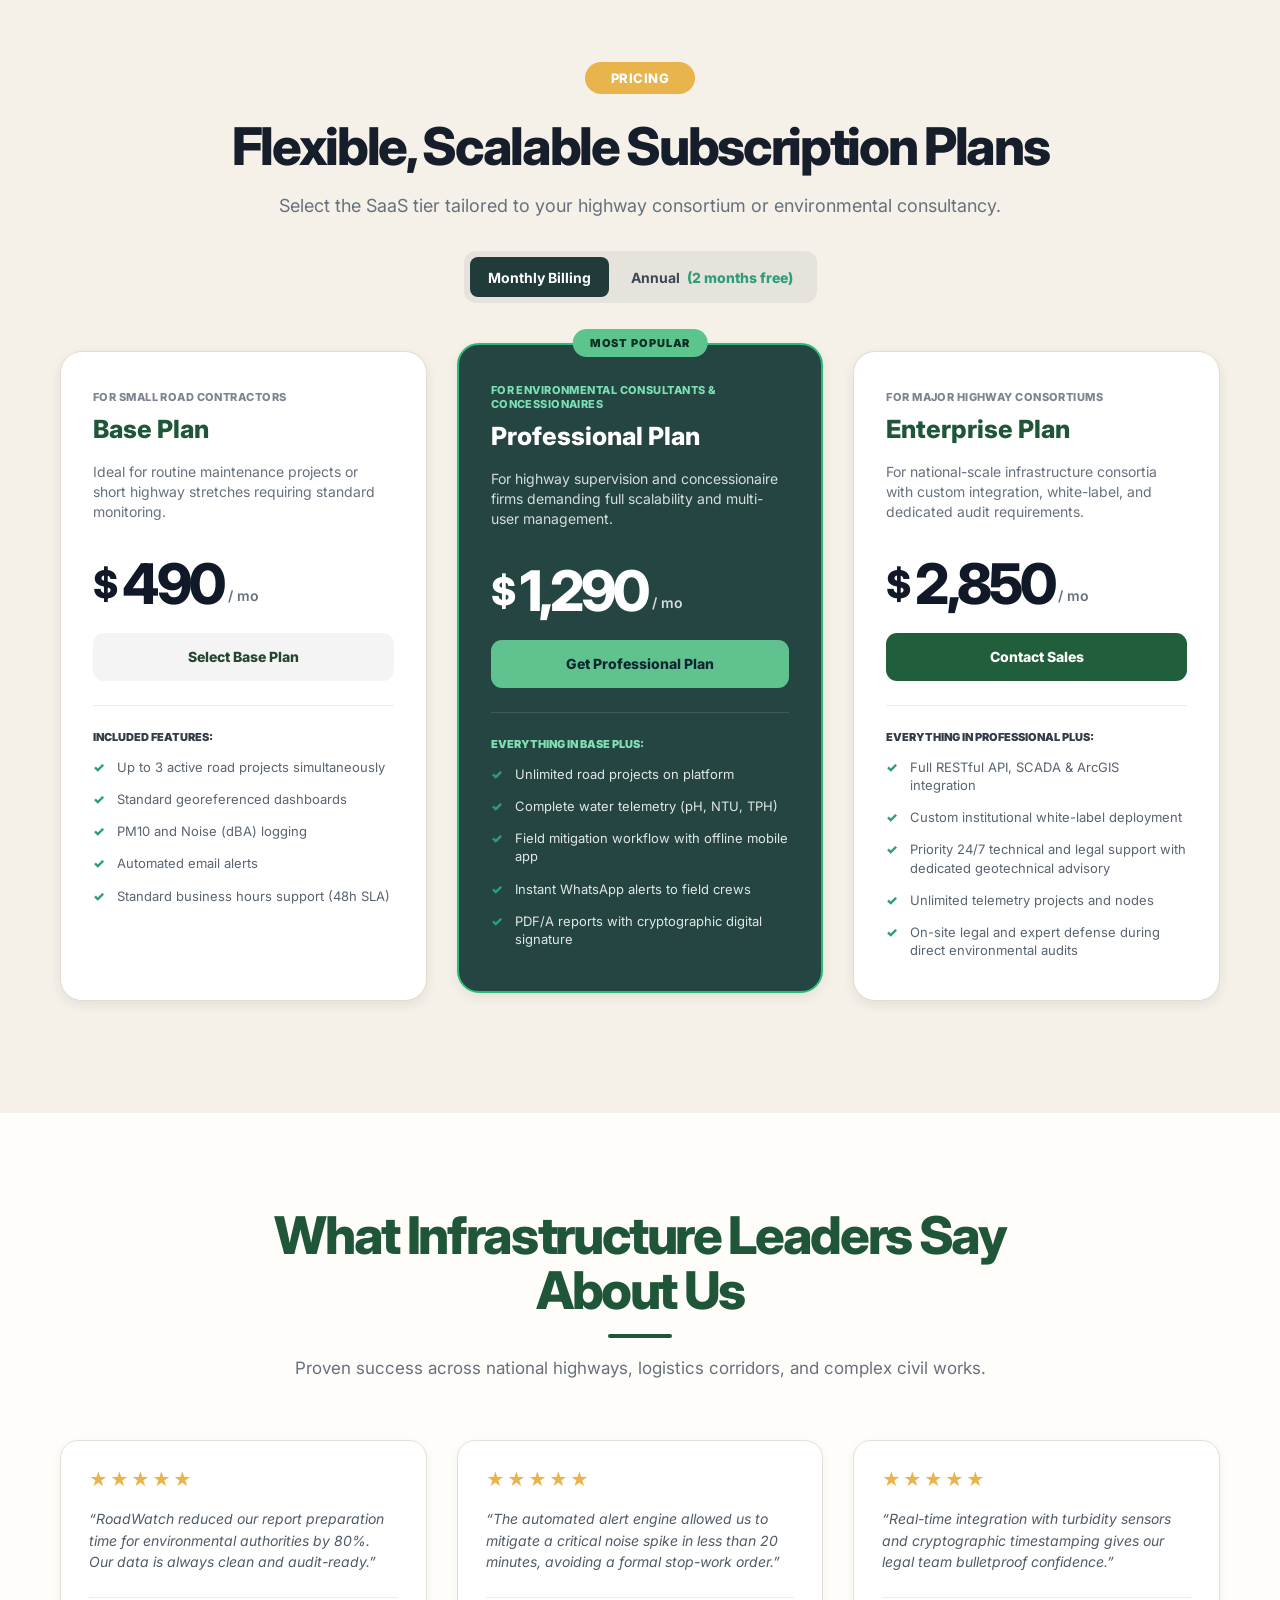
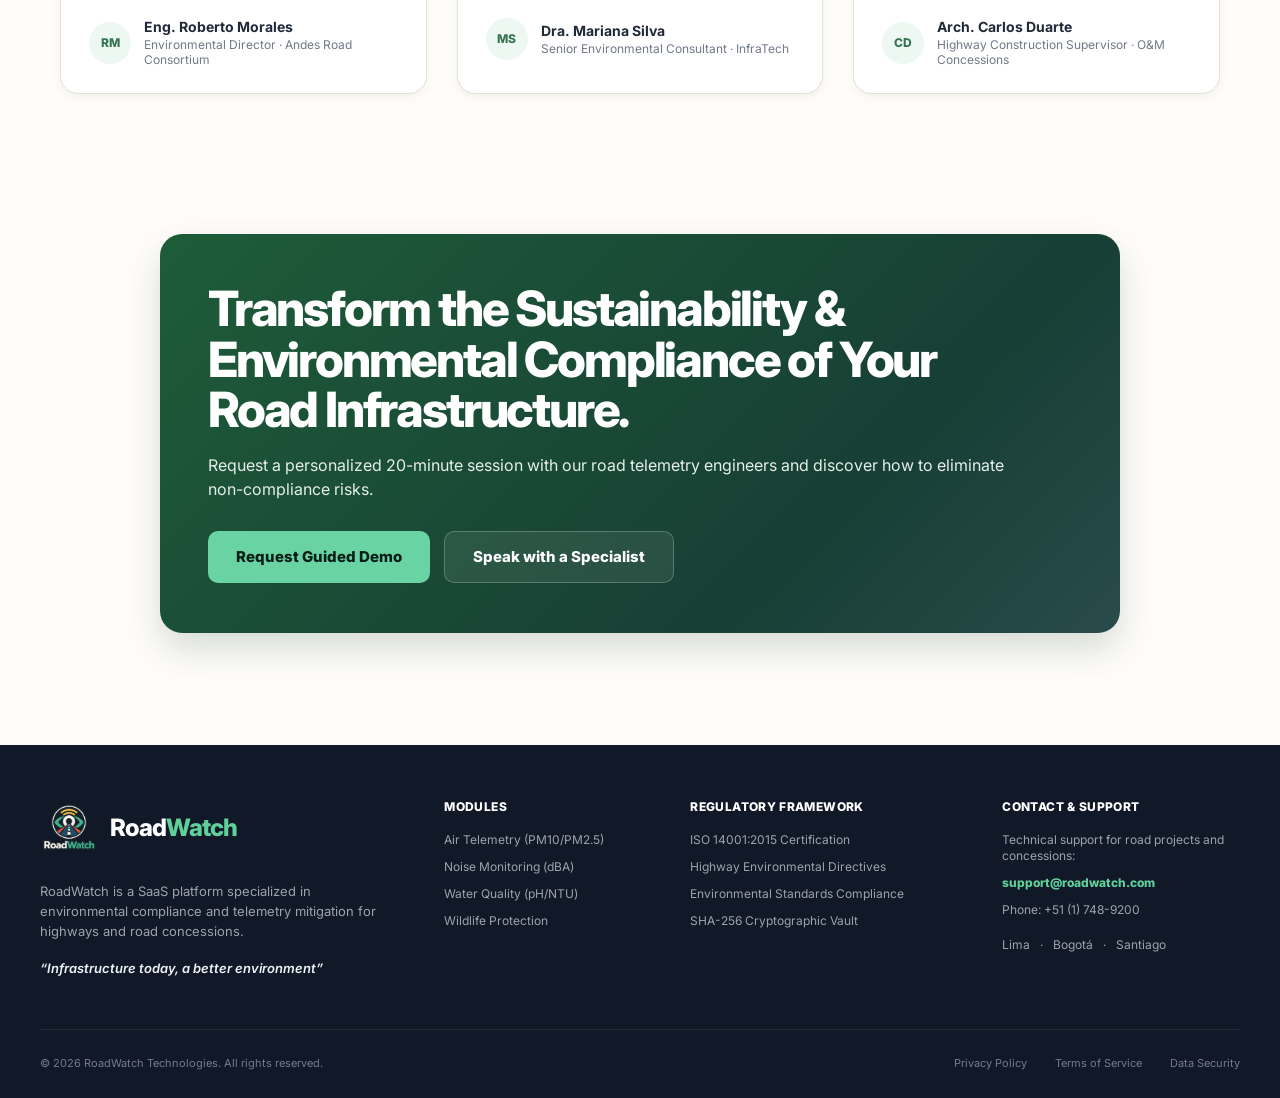
==== commit c998af91: "fix(team): Update Diaz photo" ====
--- a/index.html
+++ b/index.html
@@ -772,11 +772,8 @@
       </article>
 
       <article class="team-card">
-        <div class="team-avatar team-avatar--placeholder" aria-hidden="true">
-          <svg viewBox="0 0 24 24">
-            <circle cx="12" cy="8" r="4"></circle>
-            <path d="M4.5 20c.7-4.1 3.5-6.5 7.5-6.5s6.8 2.4 7.5 6.5"></path>
-          </svg>
+         <div class="team-avatar team-avatar--placeholder" aria-hidden="true">
+          <img src="assets/images/team/Diaz.jpg" alt="Sebastián Díaz photo">
         </div>
 
         <h3 data-i18n="team.member3.name">
--- a/css/styles.css
+++ b/css/styles.css
@@ -10,7 +10,6 @@
   --muted: #56616B;
   --border: #E7E7E2;
 }
-
 * {
   box-sizing: border-box;
 }
@@ -60,17 +59,23 @@
 }
 
 .brand-logo {
-  width: 38px;
-  height: 38px;
-  border-radius: 50%;
-  display: grid;
-  place-items: center;
-  background: var(--green);
-  color: white;
-  font-size: 12px;
-  font-weight: 800;
-}
-
+  width: 58px;
+  height: 58px;
+  display: flex;
+  align-items: center;
+  justify-content: center;
+  background: transparent;
+  border-radius: 0;
+  overflow: visible;
+  flex-shrink: 0;
+}
+
+.brand-logo img {
+  width: 100%;
+  height: 100%;
+  object-fit: contain;
+  display: block;
+}
 .brand-text {
   display: flex;
   flex-direction: column;
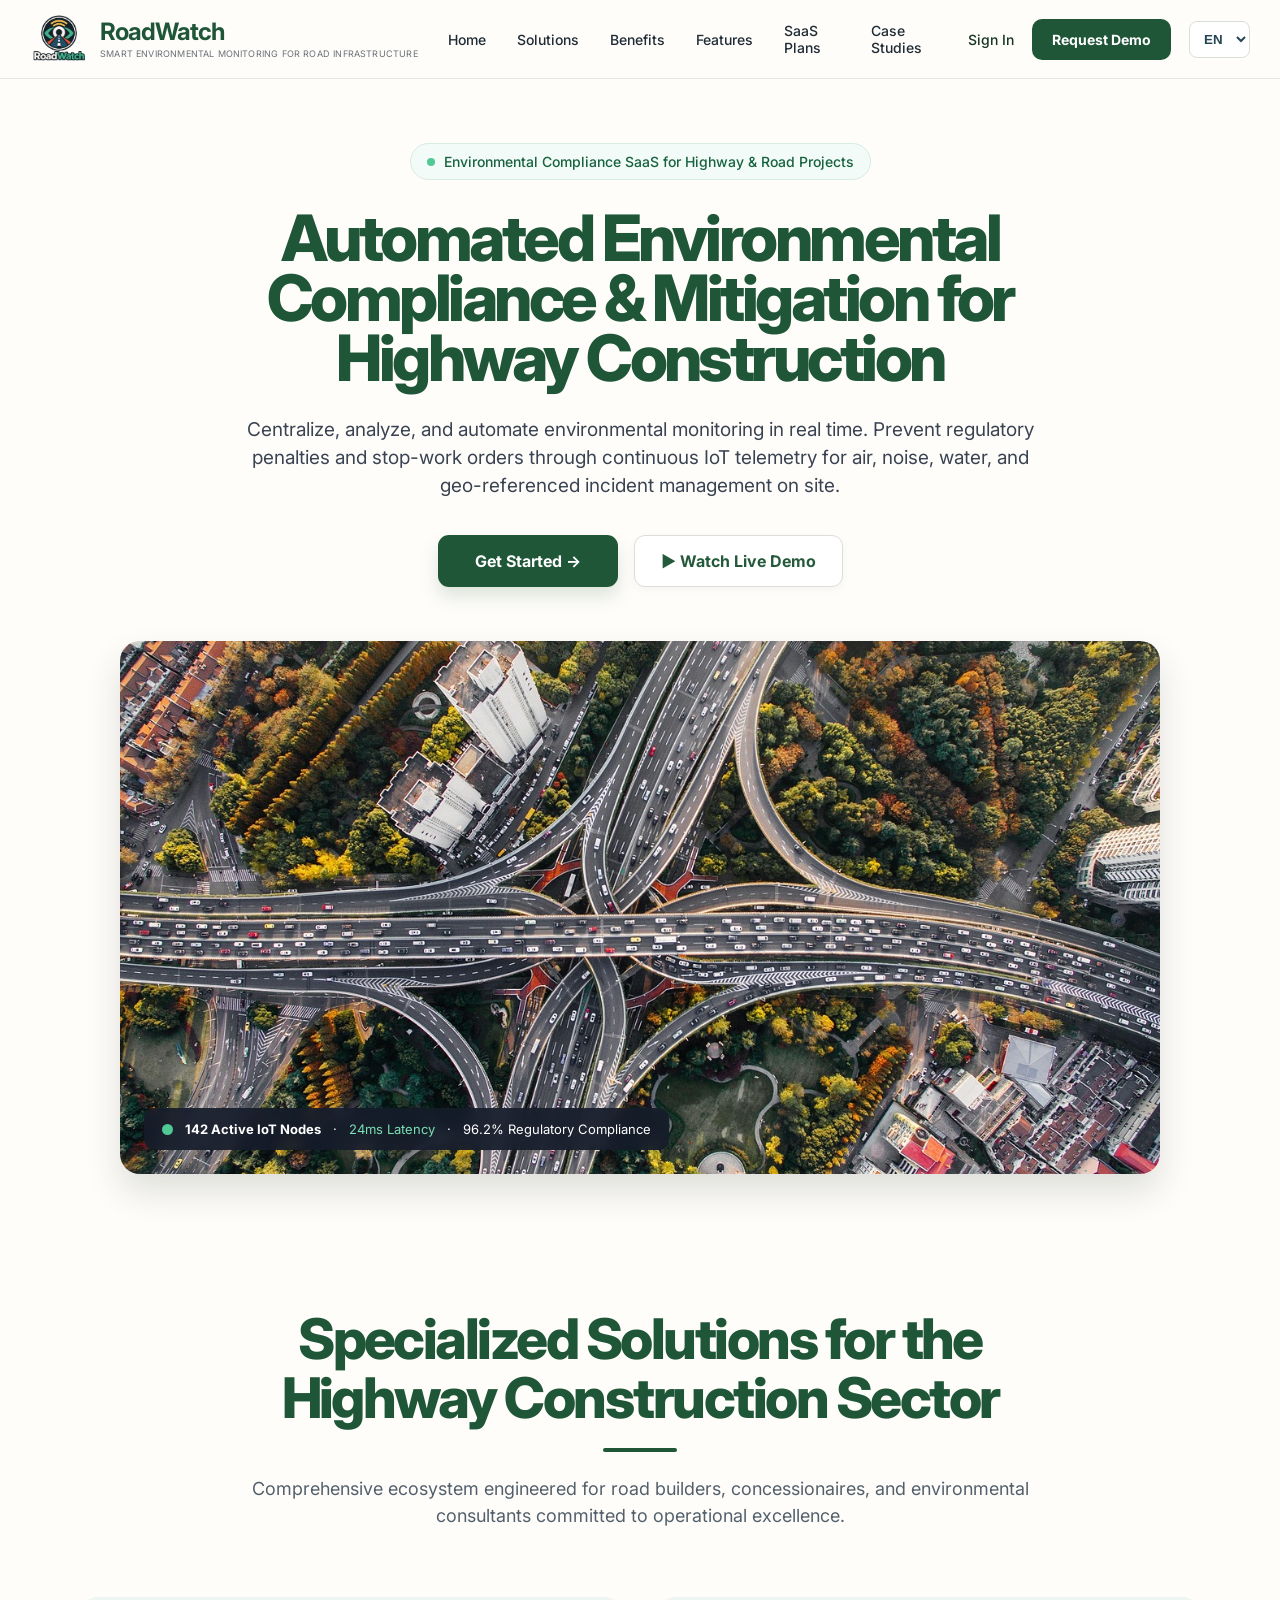
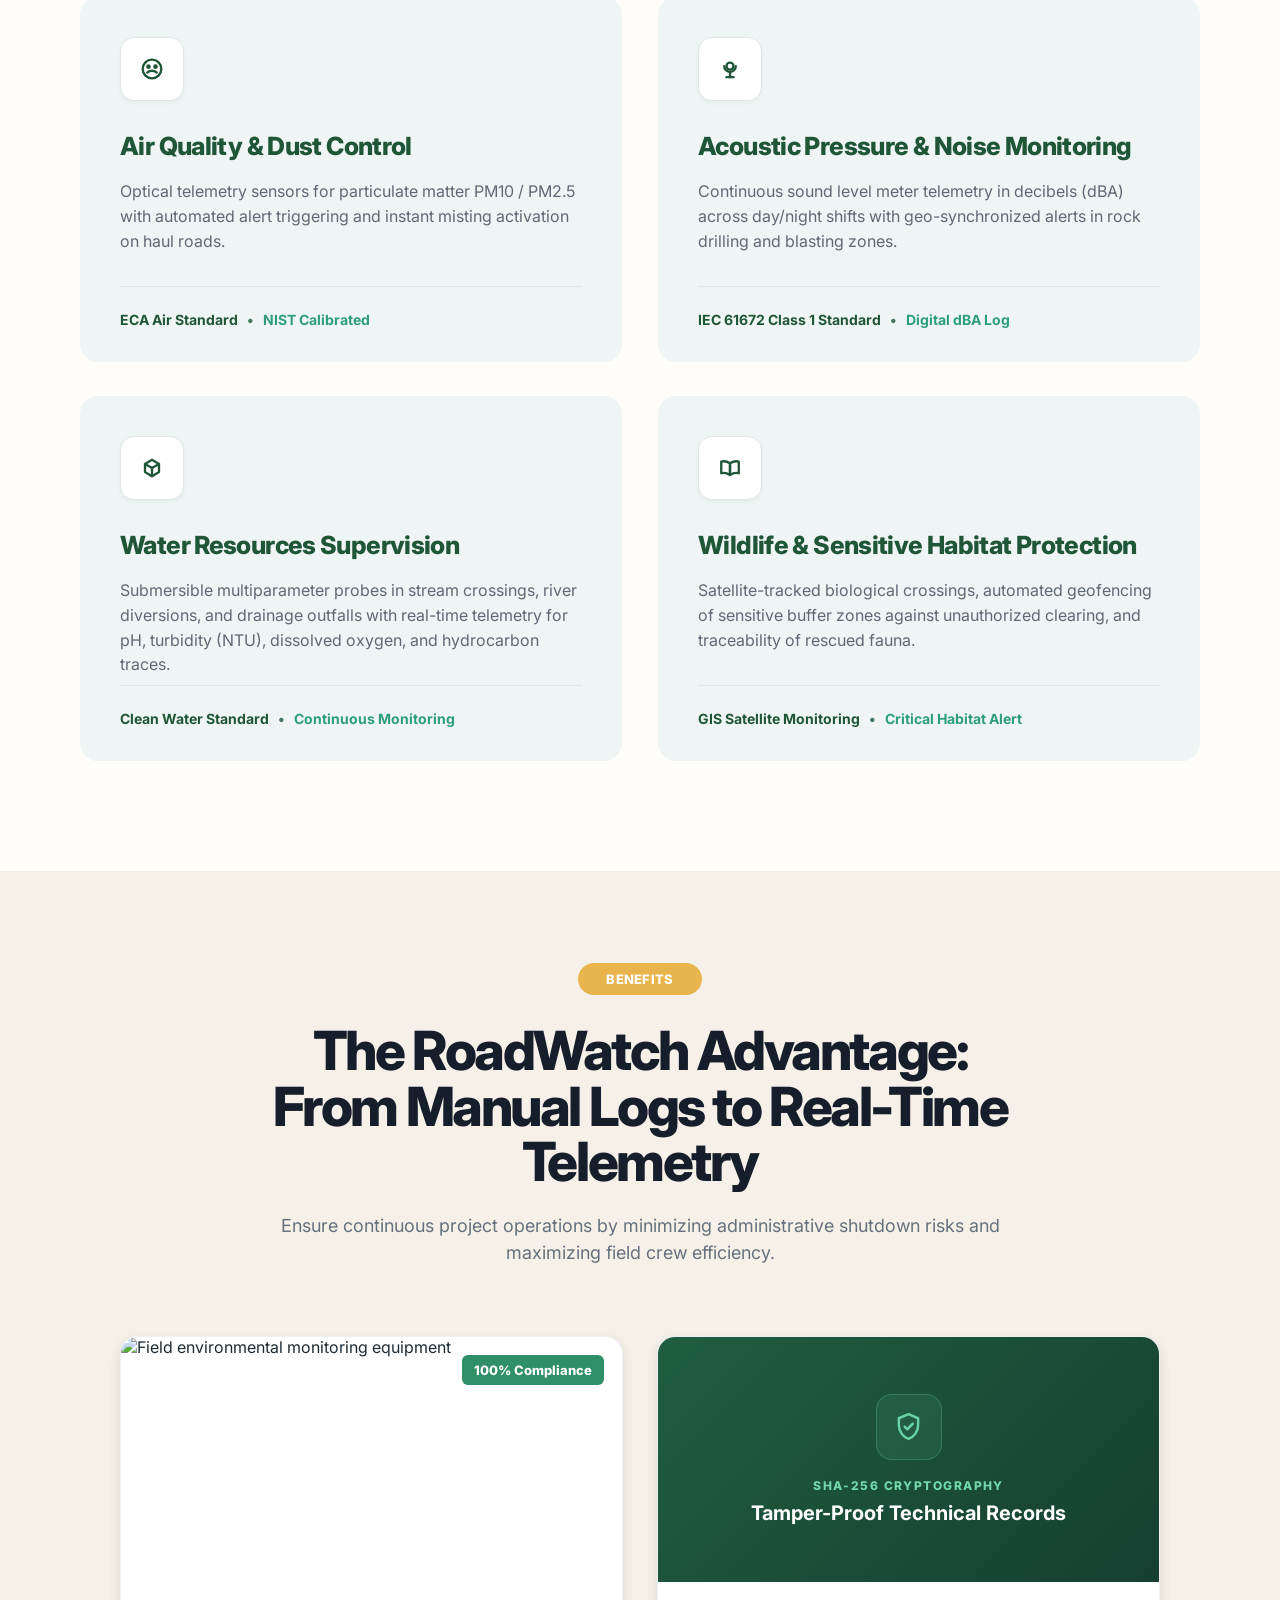
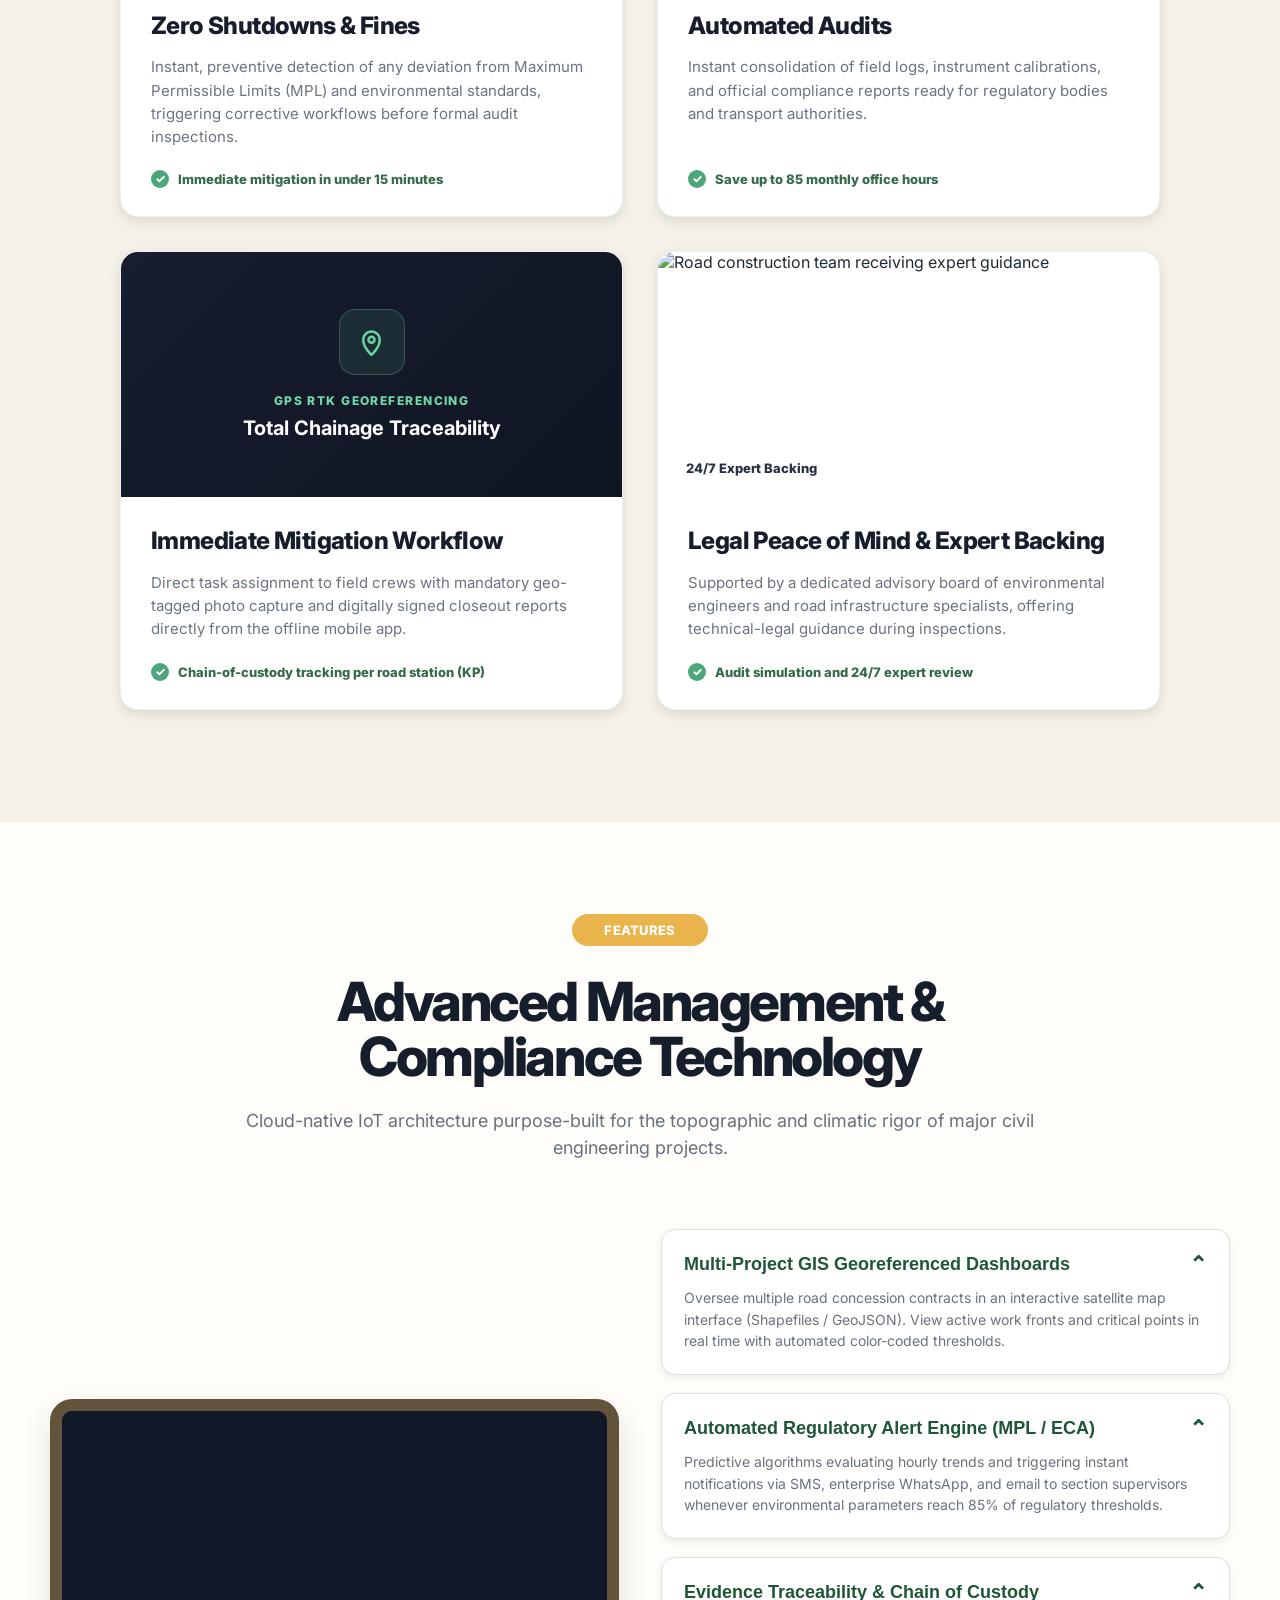
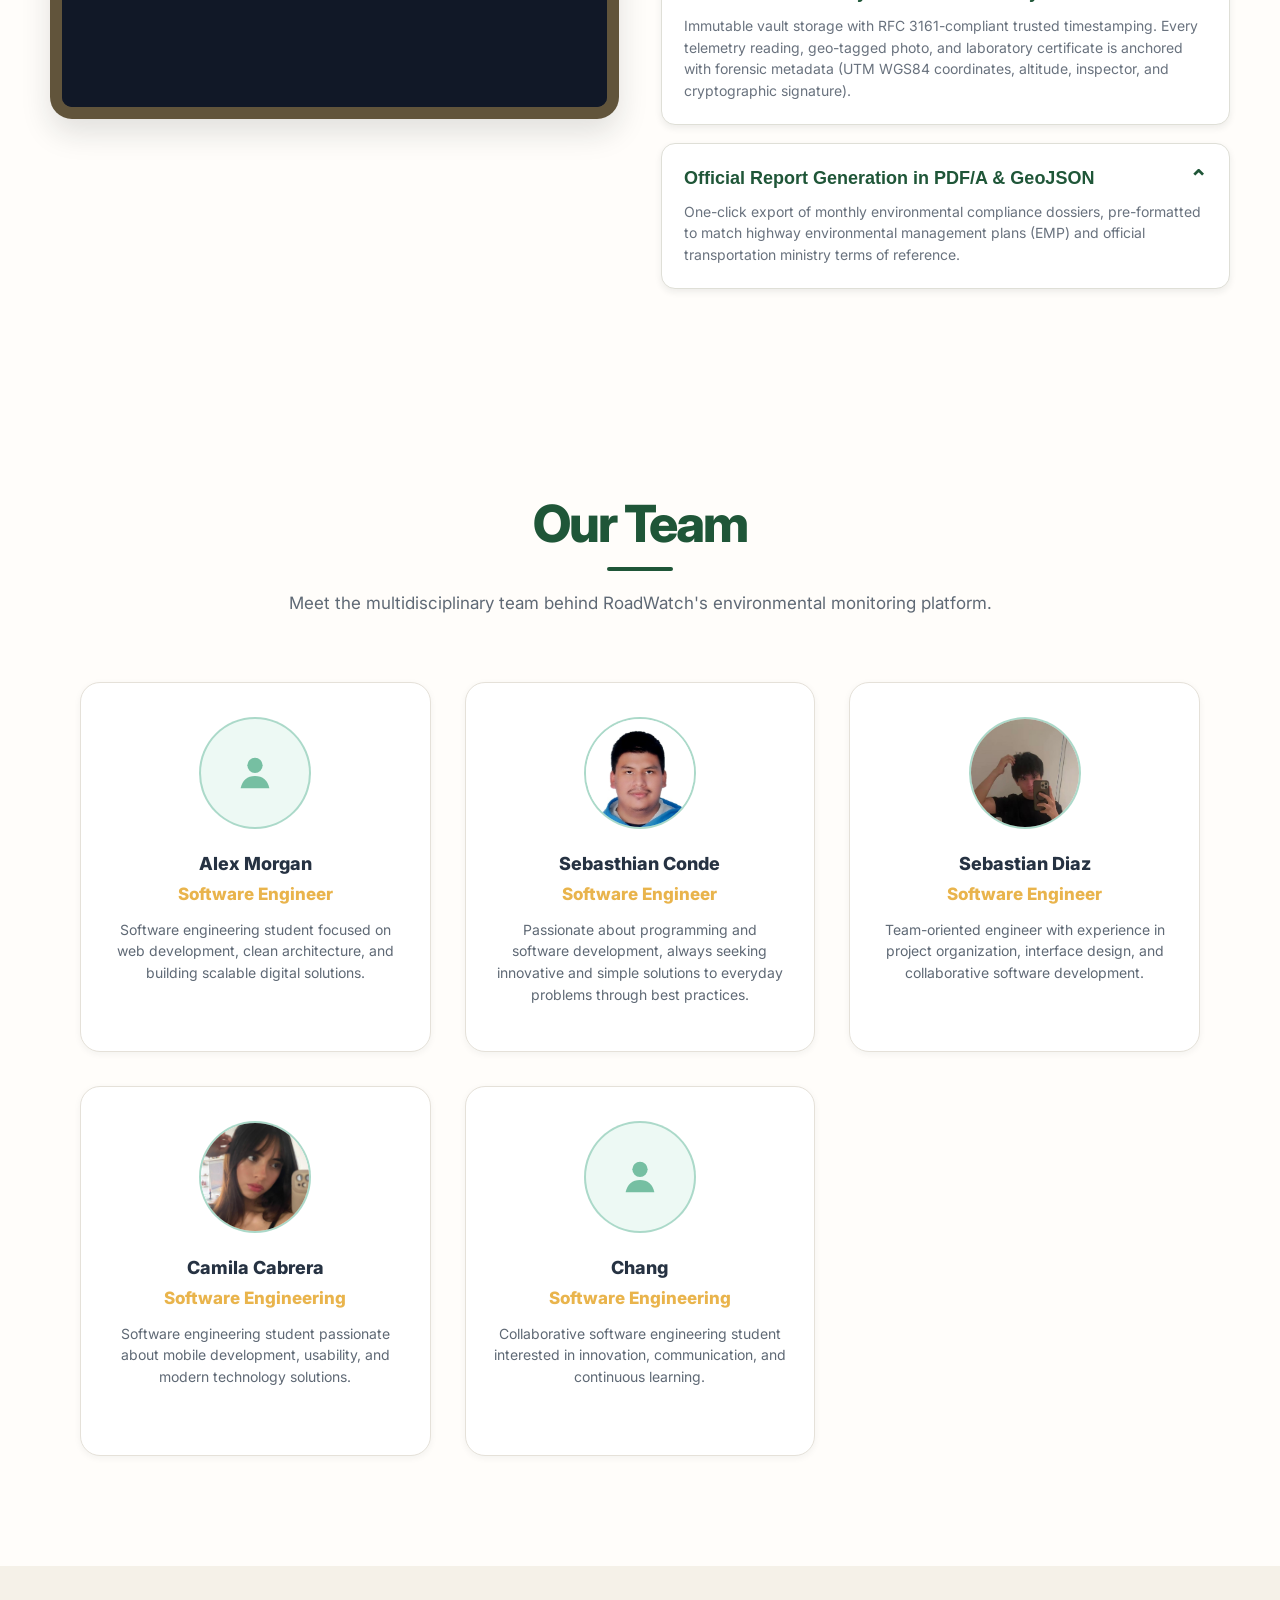
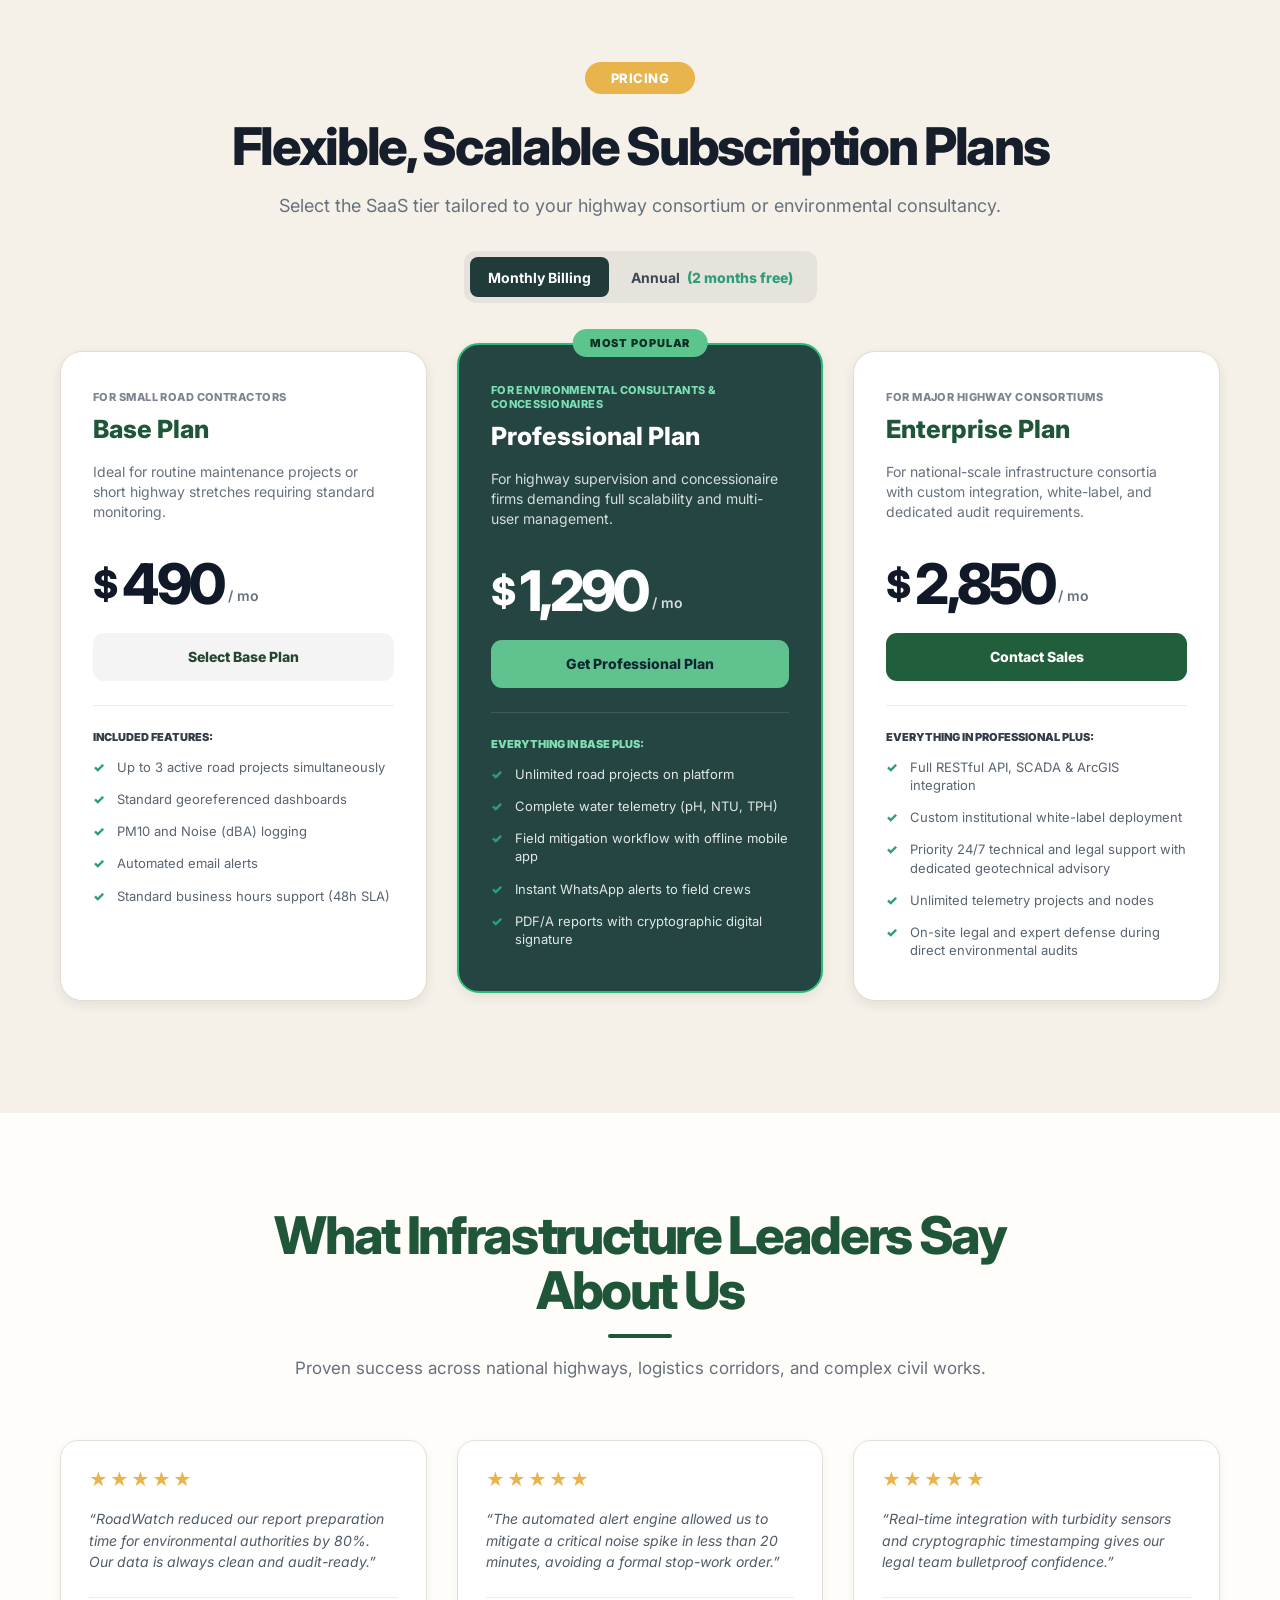
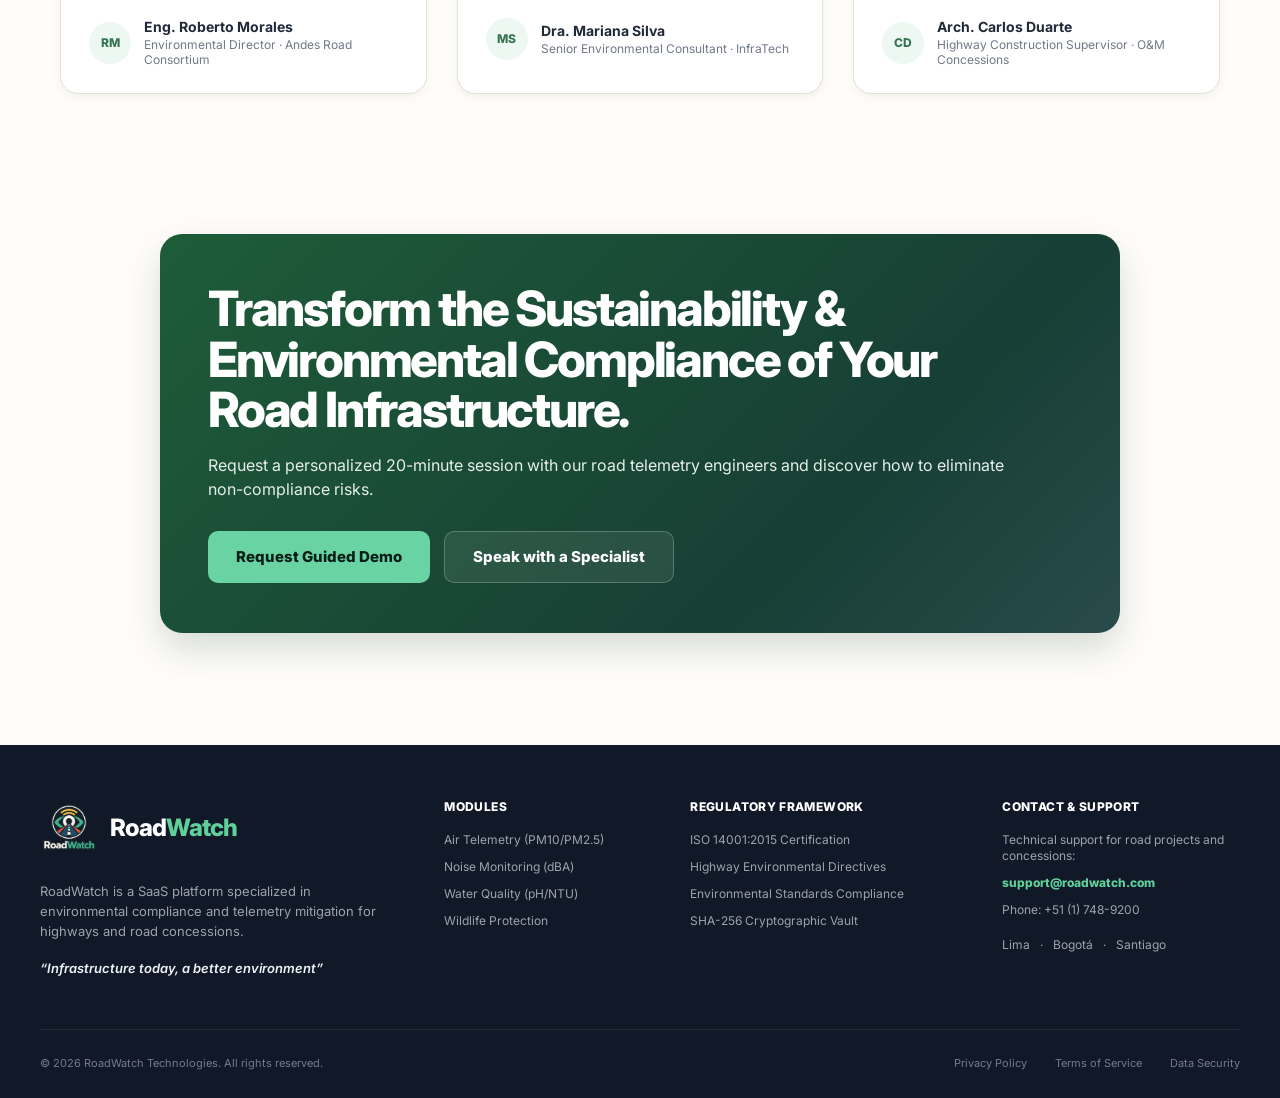
==== commit 78ac874f: "feat(team): add chang info" ====
--- a/index.html
+++ b/index.html
@@ -818,7 +818,7 @@
         </div>
 
         <h3 data-i18n="team.member5.name">
-          Morgan Chen
+          Chang
         </h3>
 
         <span class="team-role" data-i18n="team.member5.role">
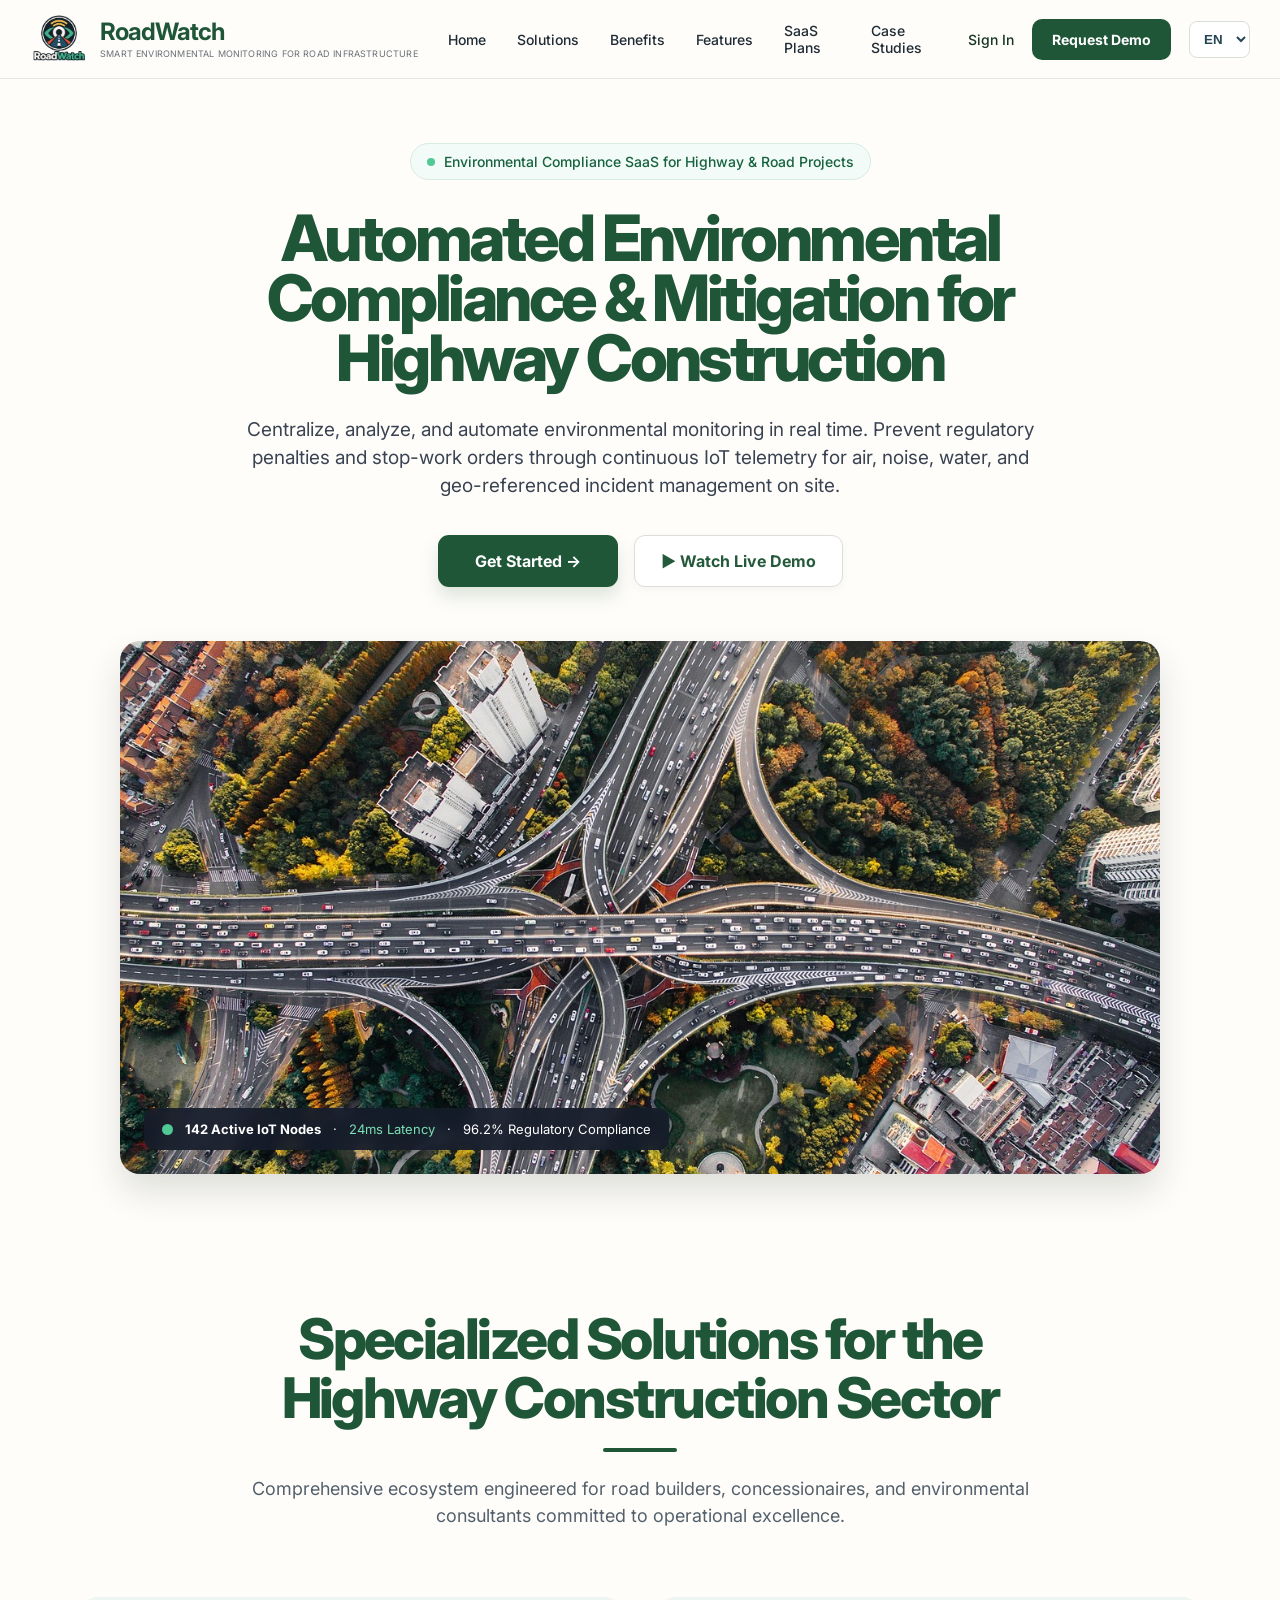
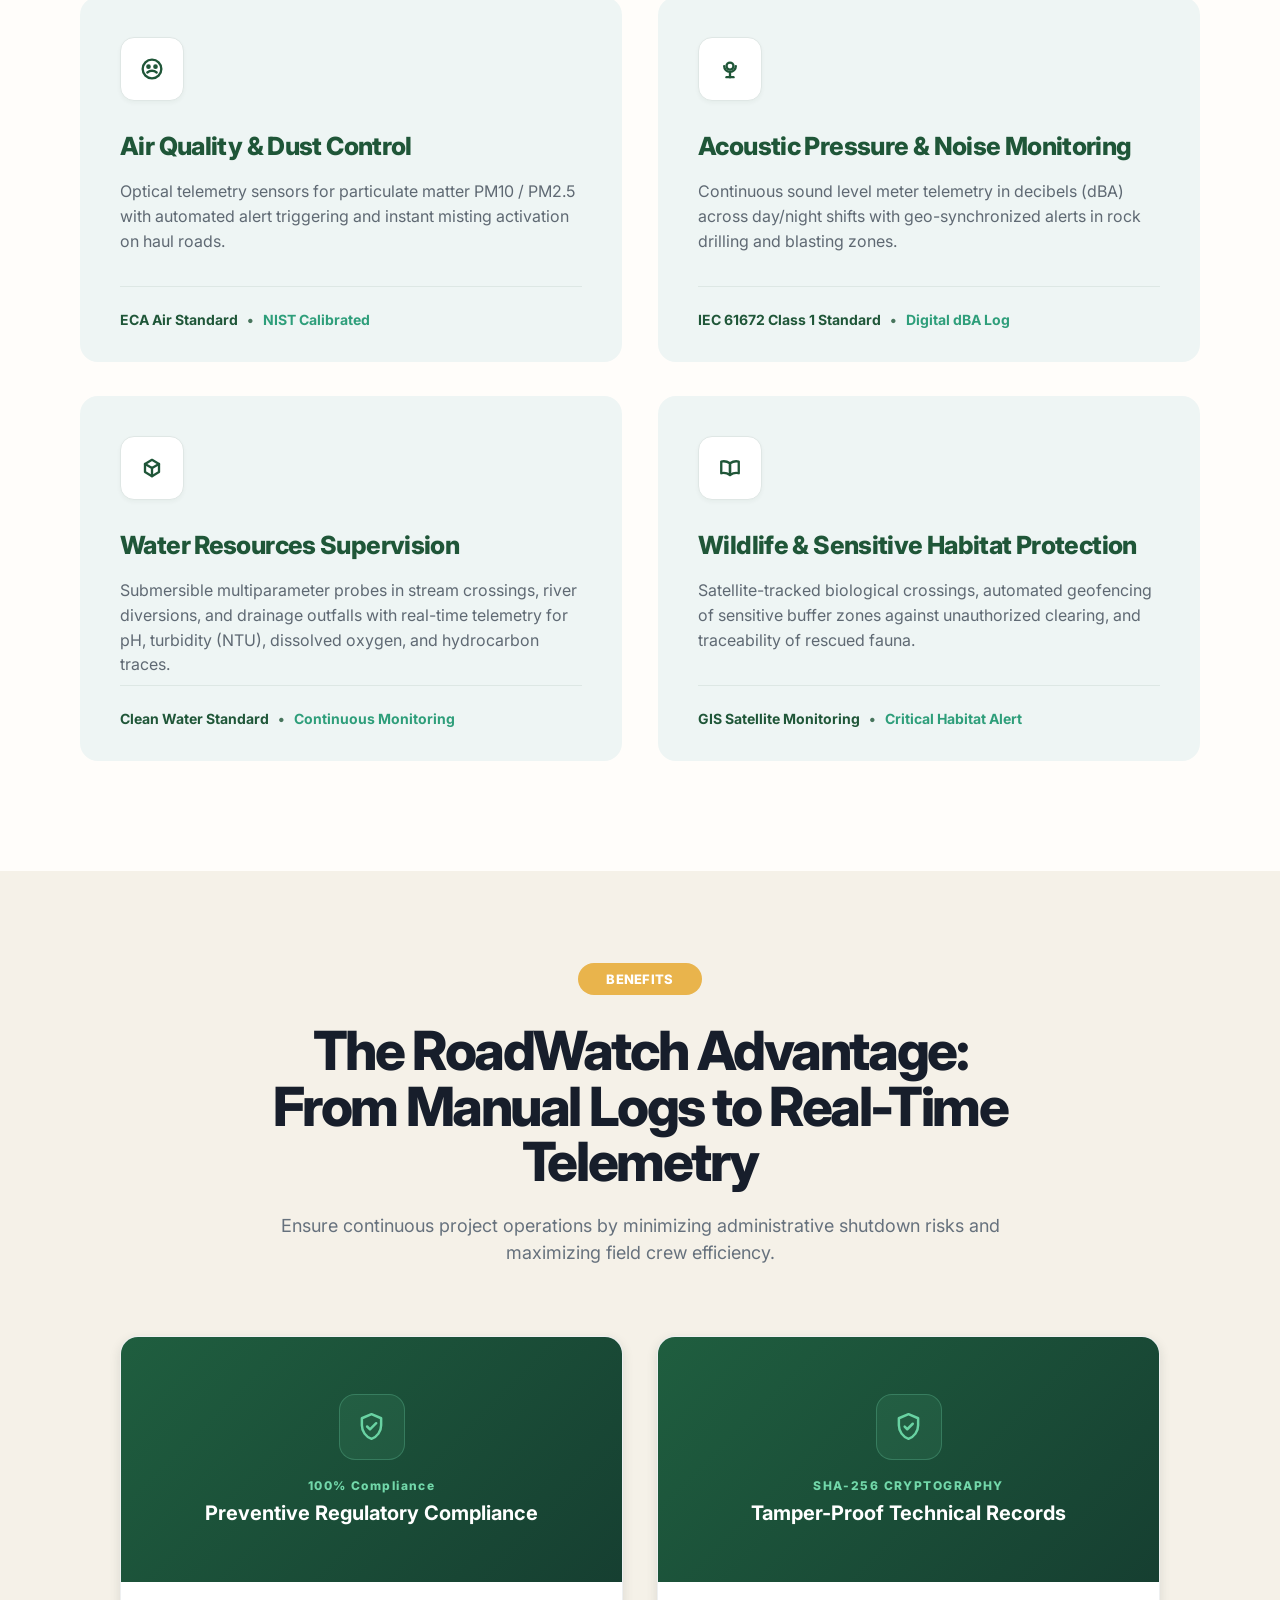
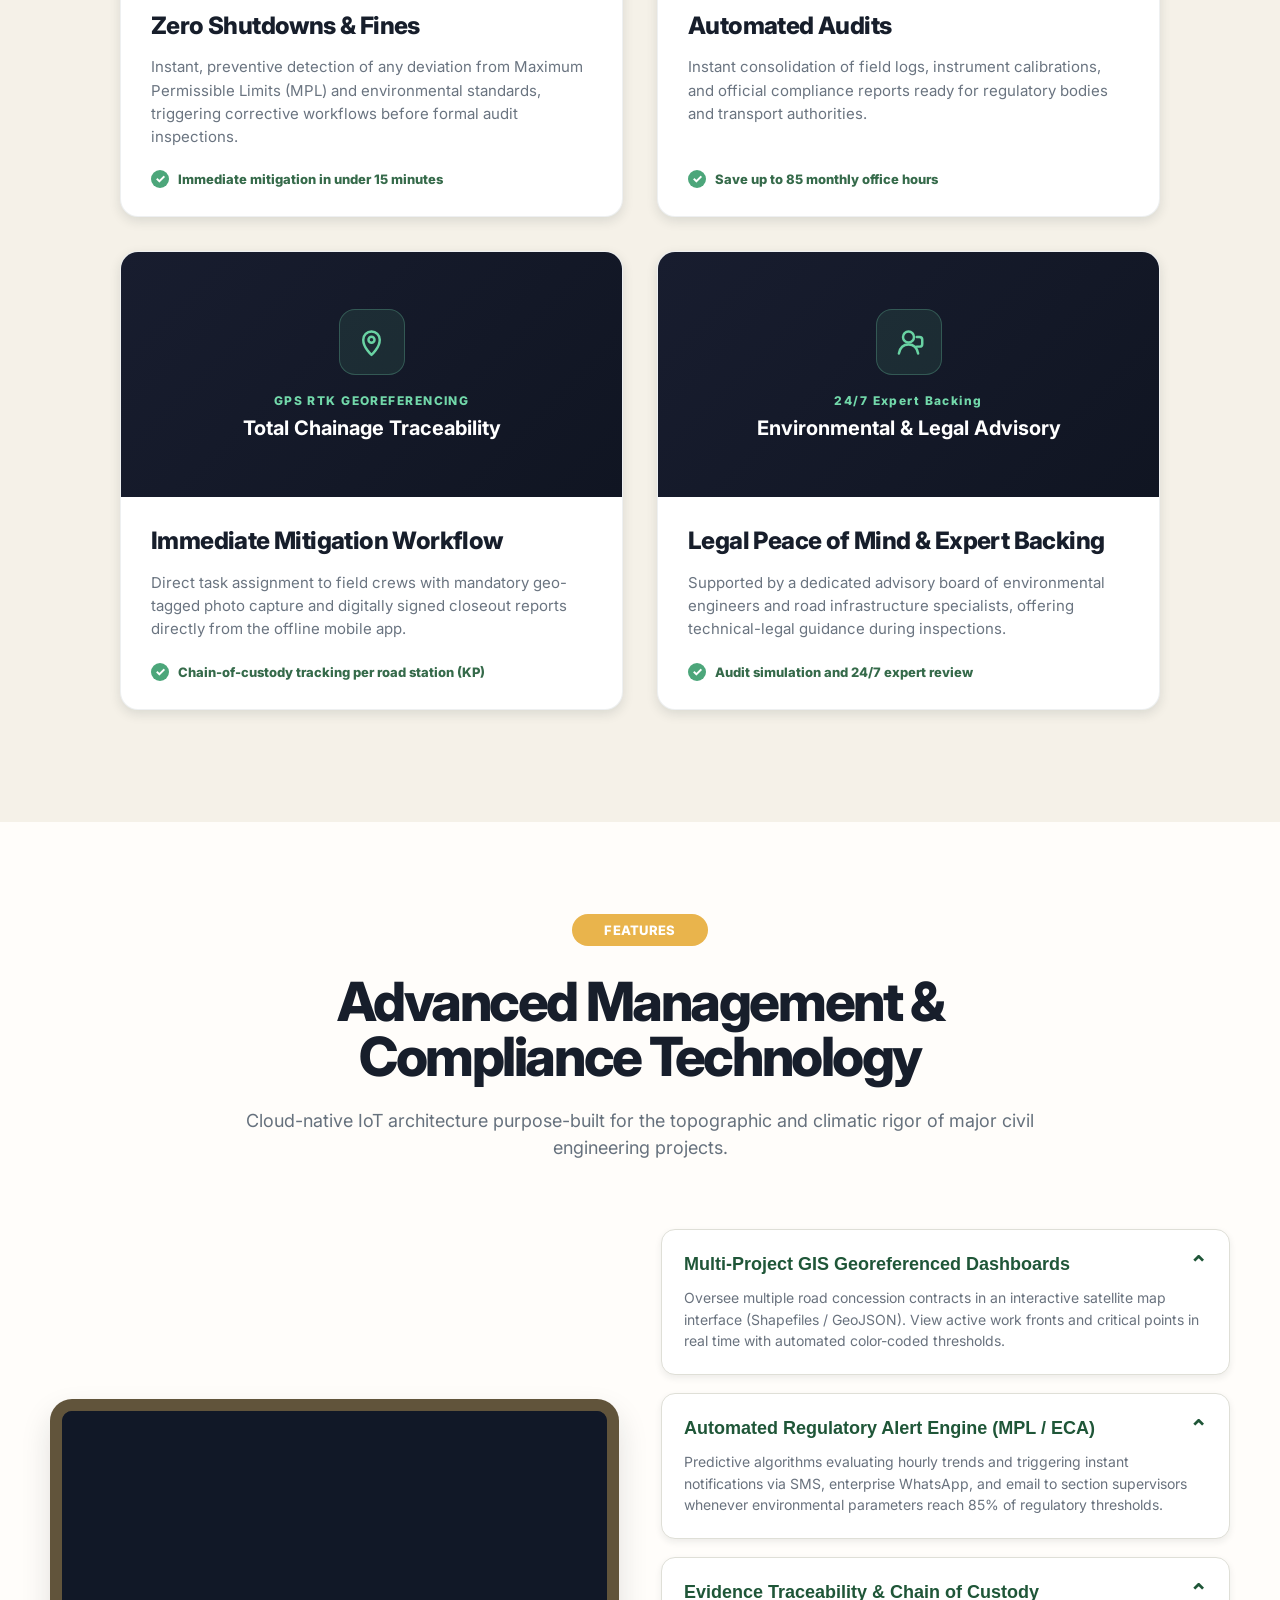
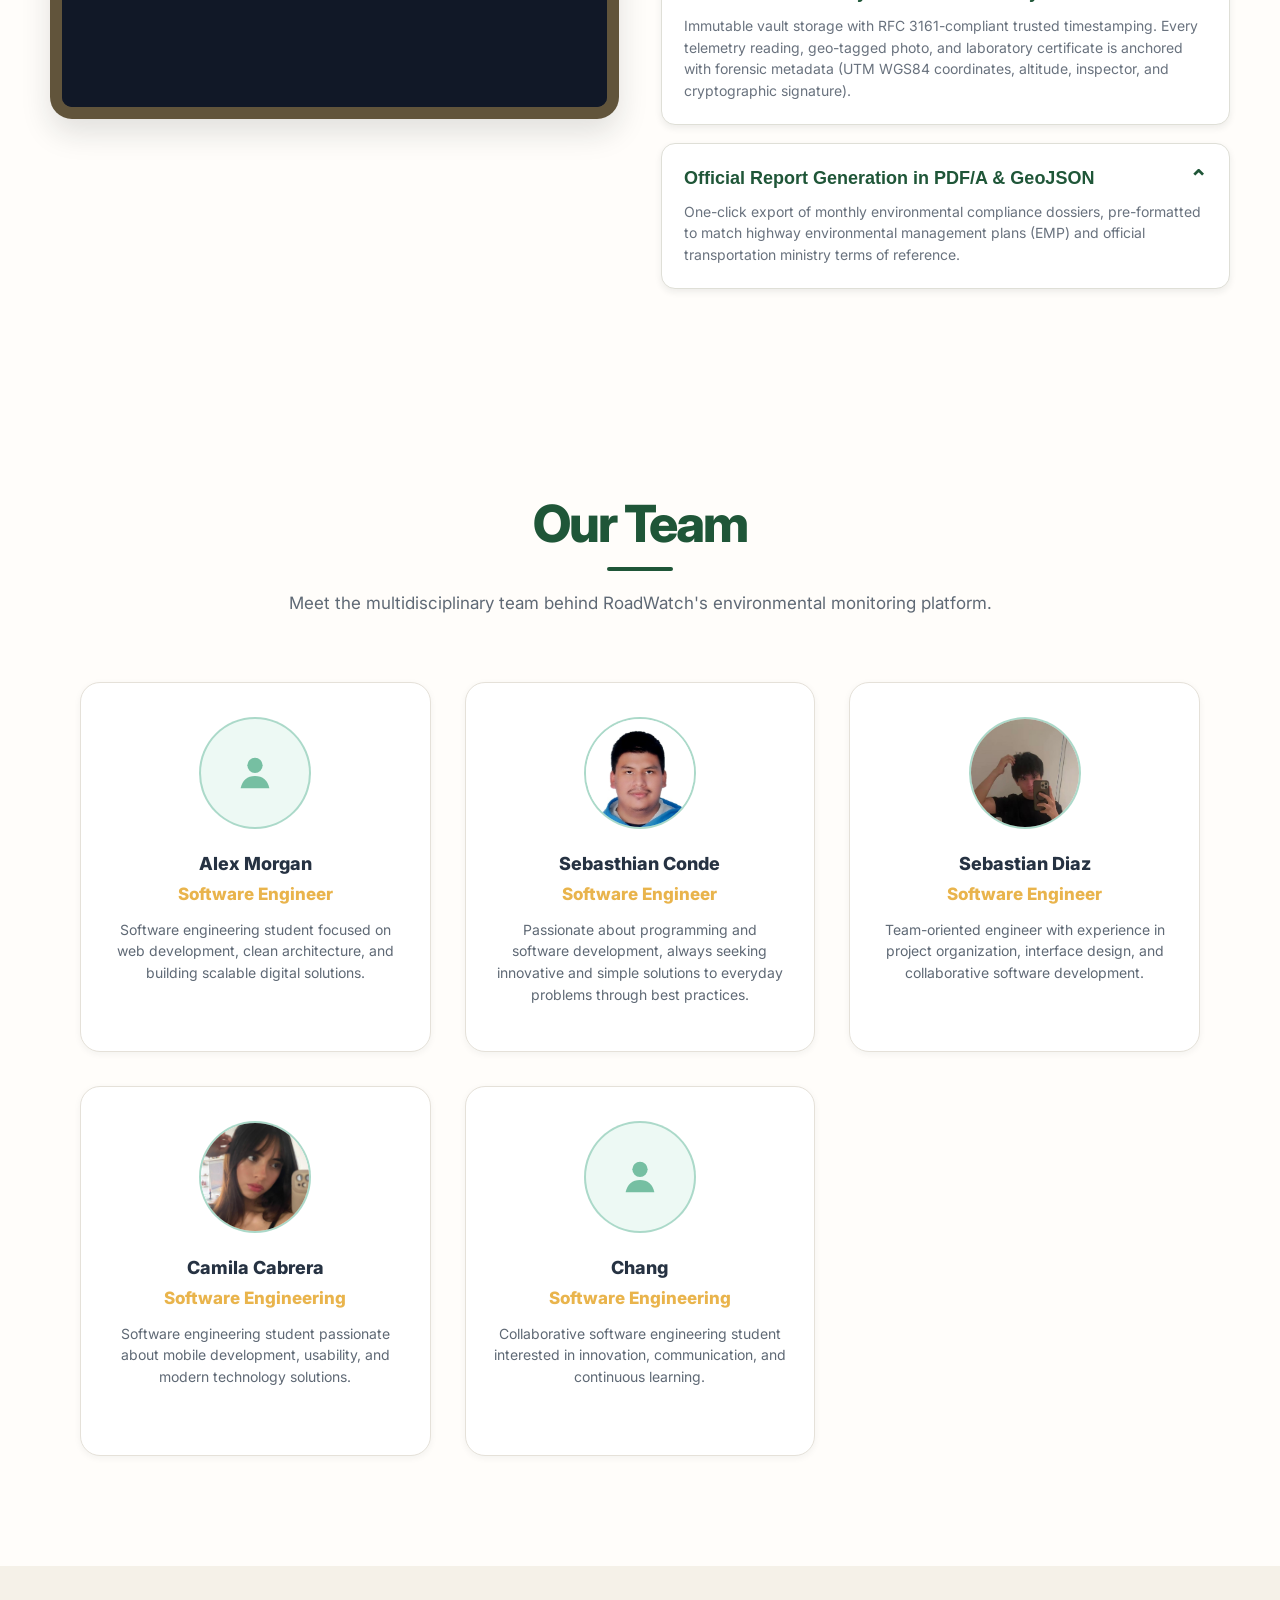
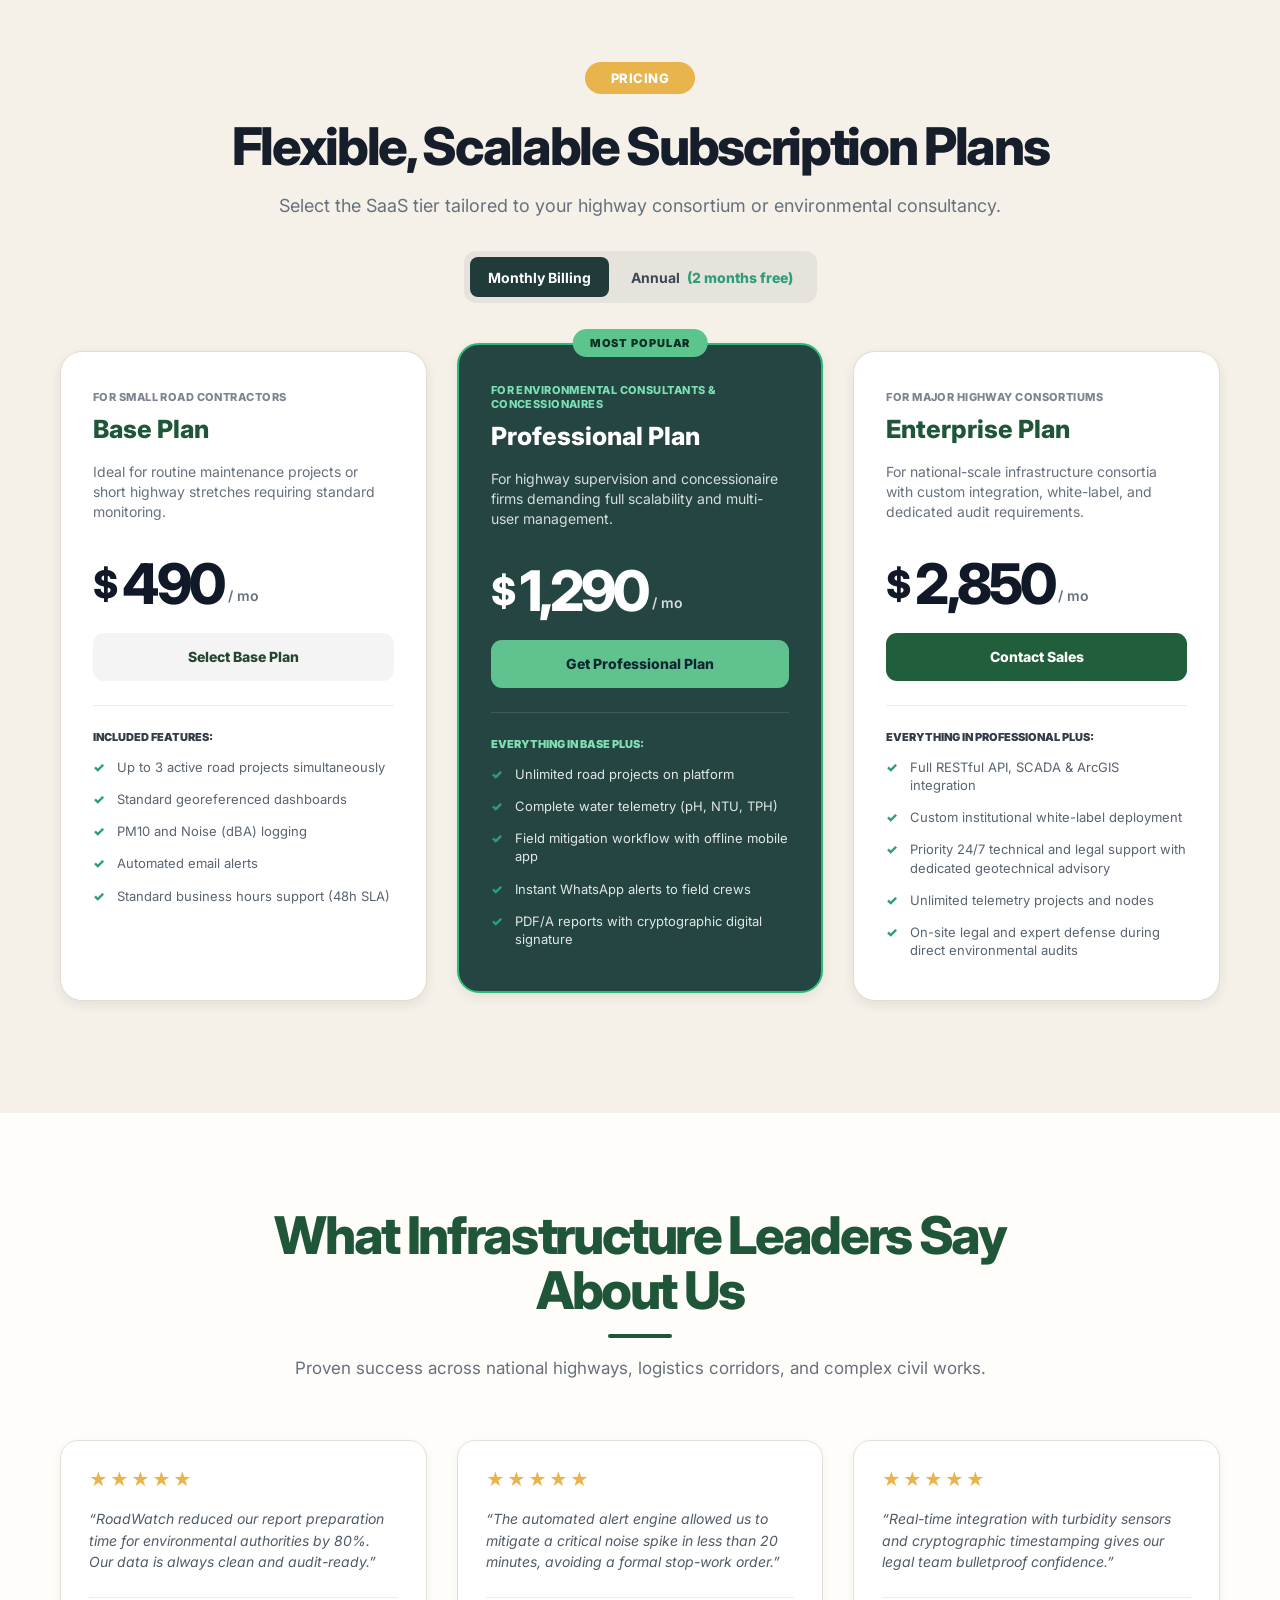
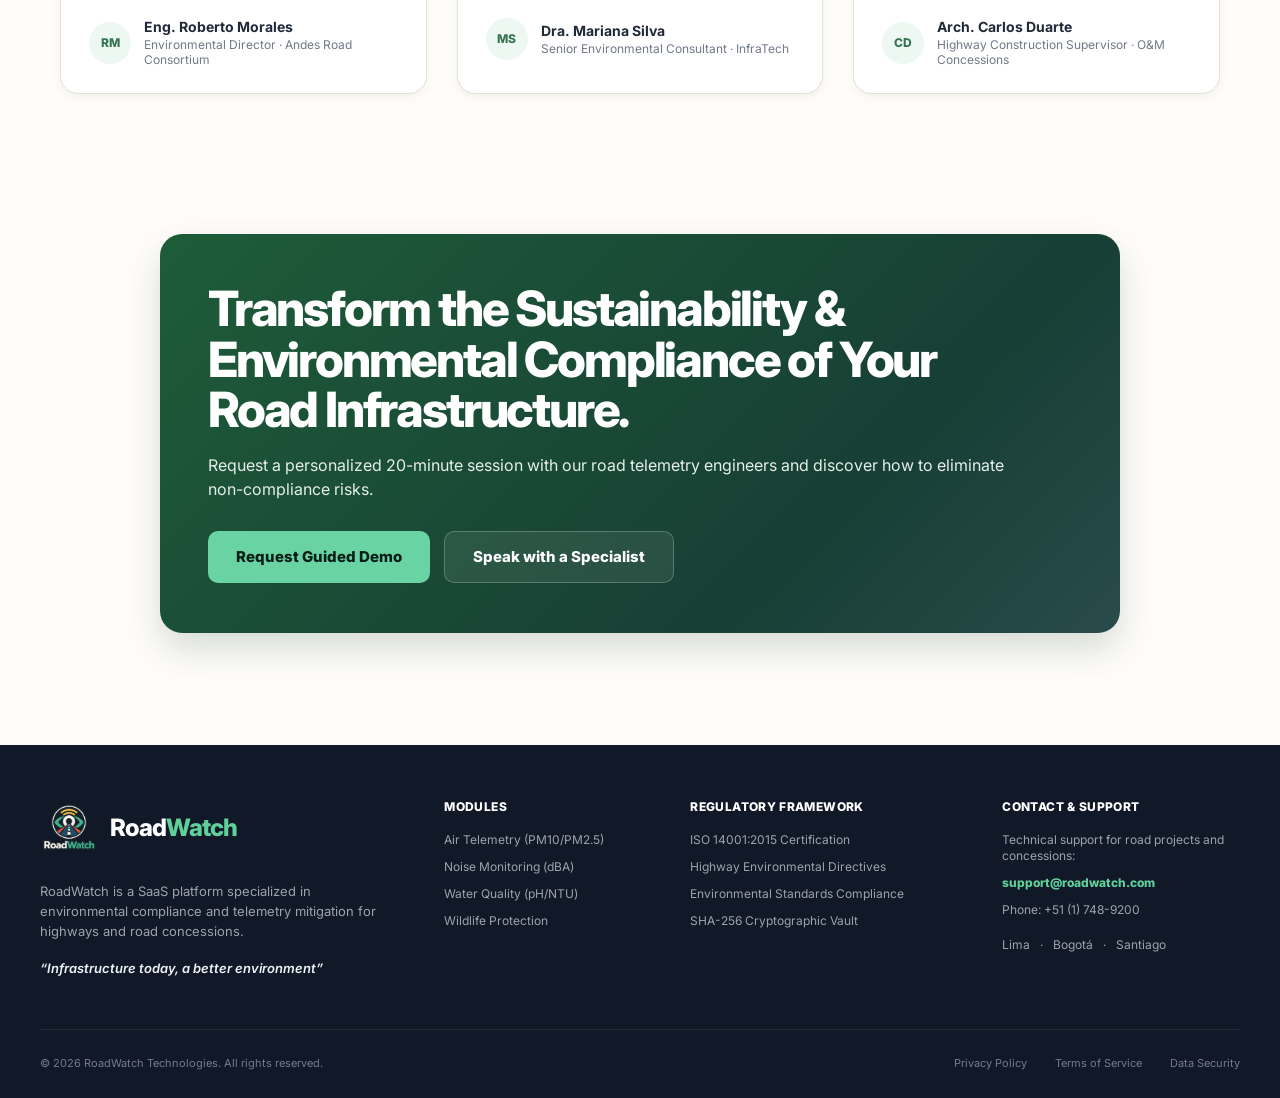
==== commit 39b08e15: "fix(benefits): color changed" ====
--- a/index.html
+++ b/index.html
@@ -363,47 +363,53 @@
     </div>
 
     <div class="benefits-grid">
-
-      <!-- Benefit 1 -->
-      <article class="benefit-card benefit-card--image">
-
-        <div class="benefit-media">
-          <img
-            src="assets/images/benefit-field-monitoring.jpg"
-            alt="Field environmental monitoring equipment"
-            data-i18n-alt="benefits.shutdowns.alt"
-          >
-
-          <span
-            class="media-badge"
-            data-i18n="benefits.shutdowns.badge"
-          >
-            100% Compliance
-          </span>
-        </div>
-
-        <div class="benefit-content">
-
-          <h3 data-i18n="benefits.shutdowns.title">
-            Zero Shutdowns & Fines
-          </h3>
-
-          <p data-i18n="benefits.shutdowns.description">
-            Instant, preventive detection of any deviation from Maximum
-            Permissible Limits (MPL) and environmental standards,
-            triggering corrective workflows before formal audit inspections.
-          </p>
-
-          <div class="benefit-proof">
-            <span class="check-icon">✓</span>
-
-            <span data-i18n="benefits.shutdowns.proof">
-              Immediate mitigation in under 15 minutes
-            </span>
-          </div>
-
-        </div>
-      </article>
+<!-- Benefit 1 -->
+<article class="benefit-card">
+
+  <div class="benefit-feature-panel benefit-feature-panel--green">
+
+    <div class="feature-icon">
+      <svg viewBox="0 0 24 24" aria-hidden="true">
+        <path d="M12 3l7 3v5c0 4.6-2.9 8.6-7 10-4.1-1.4-7-5.4-7-10V6l7-3Z"></path>
+        <path d="m8.8 12 2.1 2.1 4.5-4.5"></path>
+      </svg>
+    </div>
+
+    <span
+      class="feature-kicker"
+      data-i18n="benefits.shutdowns.badge"
+    >
+      100% COMPLIANCE
+    </span>
+
+    <strong>
+      Preventive Regulatory Compliance
+    </strong>
+
+  </div>
+
+  <div class="benefit-content">
+
+    <h3 data-i18n="benefits.shutdowns.title">
+      Zero Shutdowns & Fines
+    </h3>
+
+    <p data-i18n="benefits.shutdowns.description">
+      Instant, preventive detection of any deviation from Maximum
+      Permissible Limits (MPL) and environmental standards,
+      triggering corrective workflows before formal audit inspections.
+    </p>
+
+    <div class="benefit-proof">
+      <span class="check-icon">✓</span>
+
+      <span data-i18n="benefits.shutdowns.proof">
+        Immediate mitigation in under 15 minutes
+      </span>
+    </div>
+
+  </div>
+</article>
 
       <!-- Benefit 2 -->
       <article class="benefit-card">
@@ -500,47 +506,54 @@
 
         </div>
       </article>
-
-      <!-- Benefit 4 -->
-      <article class="benefit-card benefit-card--image">
-
-        <div class="benefit-media">
-          <img
-            src="assets/images/benefit-expert-backing.jpg"
-            alt="Road construction team receiving expert guidance"
-            data-i18n-alt="benefits.experts.alt"
-          >
-
-          <span
-            class="media-badge media-badge--light"
-            data-i18n="benefits.experts.badge"
-          >
-            24/7 Expert Backing
-          </span>
-        </div>
-
-        <div class="benefit-content">
-
-          <h3 data-i18n="benefits.experts.title">
-            Legal Peace of Mind & Expert Backing
-          </h3>
-
-          <p data-i18n="benefits.experts.description">
-            Supported by a dedicated advisory board of environmental
-            engineers and road infrastructure specialists, offering
-            technical-legal guidance during inspections.
-          </p>
-
-          <div class="benefit-proof">
-            <span class="check-icon">✓</span>
-
-            <span data-i18n="benefits.experts.proof">
-              Audit simulation and 24/7 expert review
-            </span>
-          </div>
-
-        </div>
-      </article>
+<!-- Benefit 4 -->
+<article class="benefit-card">
+
+  <div class="benefit-feature-panel benefit-feature-panel--expert">
+
+    <div class="feature-icon">
+      <svg viewBox="0 0 24 24" aria-hidden="true">
+        <circle cx="12" cy="8" r="4"></circle>
+        <path d="M5 20c.8-4.1 3.3-6.5 7-6.5s6.2 2.4 7 6.5"></path>
+        <path d="M18 8h2a2 2 0 0 1 2 2v3a2 2 0 0 1-2 2h-2"></path>
+      </svg>
+    </div>
+
+    <span
+      class="feature-kicker"
+      data-i18n="benefits.experts.badge"
+    >
+      24/7 EXPERT BACKING
+    </span>
+
+    <strong>
+      Environmental & Legal Advisory
+    </strong>
+
+  </div>
+
+  <div class="benefit-content">
+
+    <h3 data-i18n="benefits.experts.title">
+      Legal Peace of Mind & Expert Backing
+    </h3>
+
+    <p data-i18n="benefits.experts.description">
+      Supported by a dedicated advisory board of environmental
+      engineers and road infrastructure specialists, offering
+      technical-legal guidance during inspections.
+    </p>
+
+    <div class="benefit-proof">
+      <span class="check-icon">✓</span>
+
+      <span data-i18n="benefits.experts.proof">
+        Audit simulation and 24/7 expert review
+      </span>
+    </div>
+
+  </div>
+</article>
 
     </div>
   </div>
--- a/css/styles.css
+++ b/css/styles.css
@@ -51,7 +51,9 @@
   align-items: center;
   gap: 30px;
 }
-
+.benefit-feature-panel--expert {
+  background: linear-gradient(135deg, #181d2f 0%, #101522 100%);
+}
 .brand {
   display: flex;
   align-items: center;
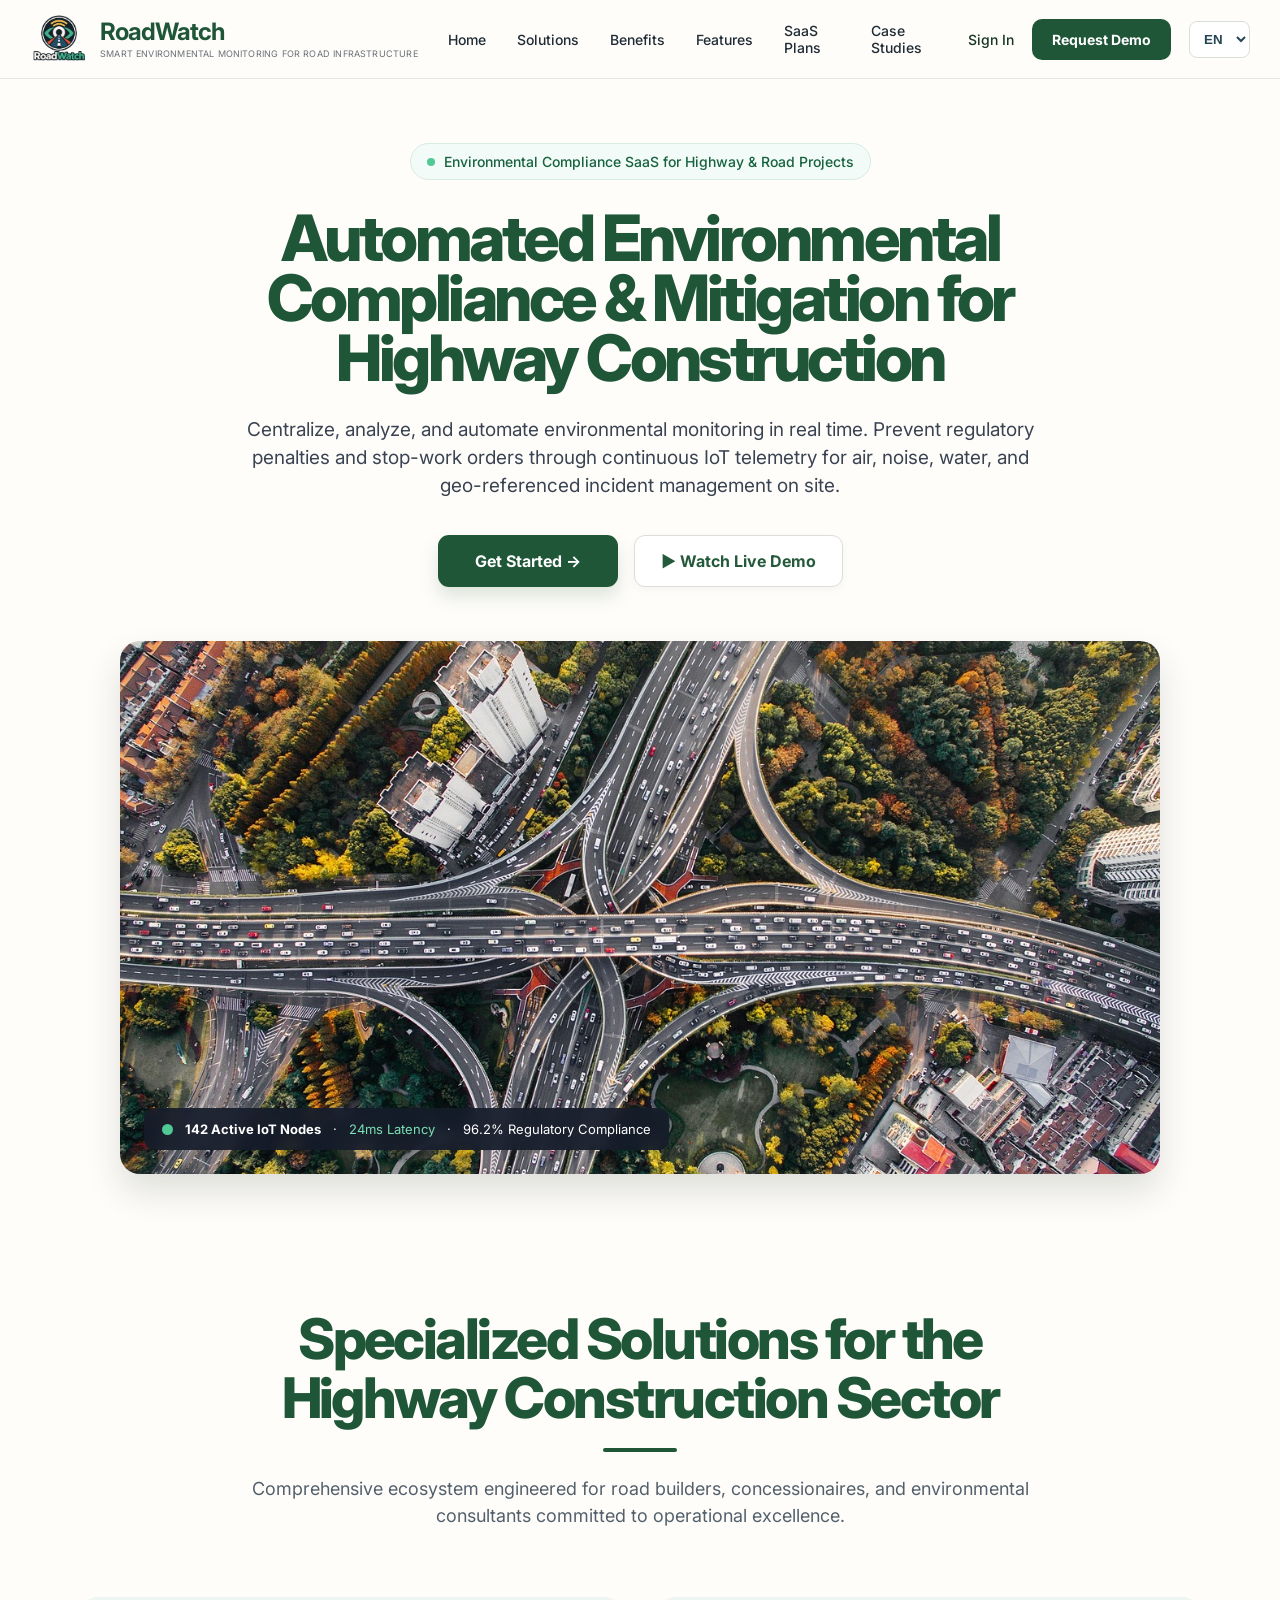
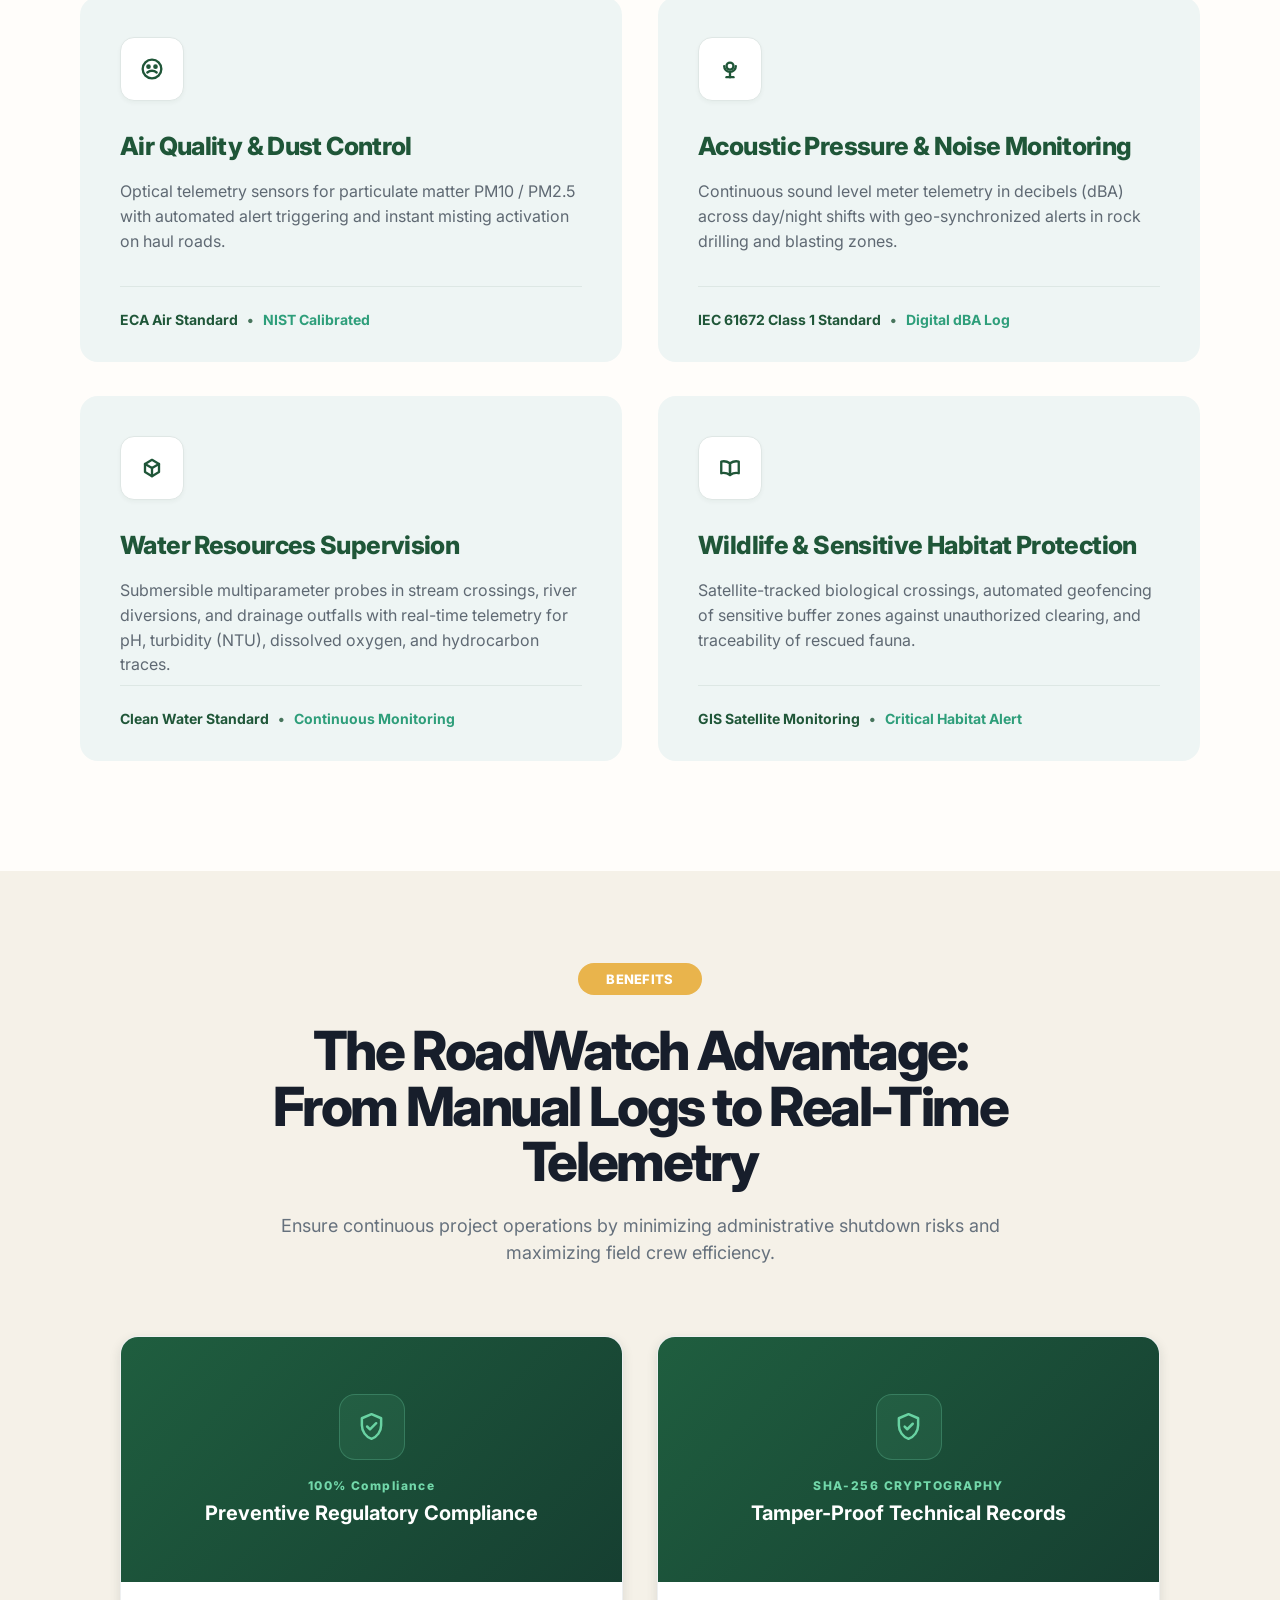
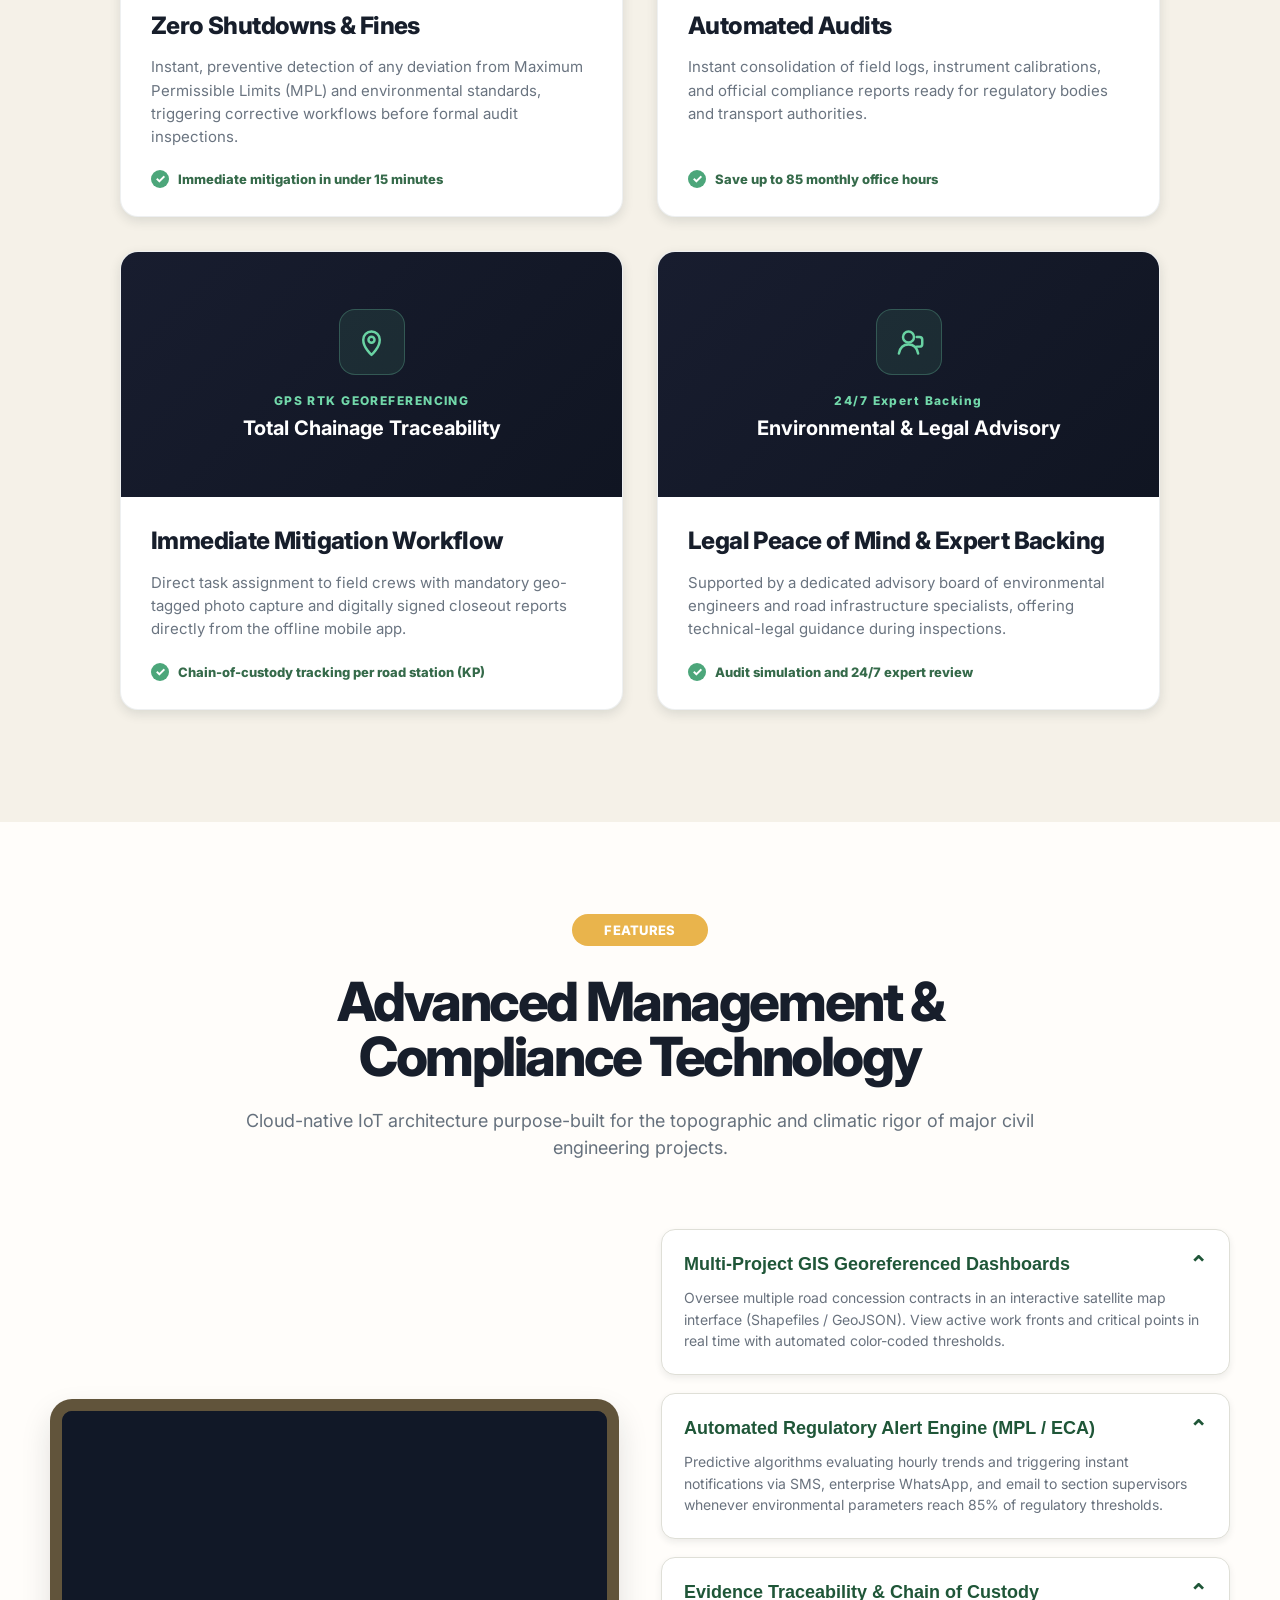
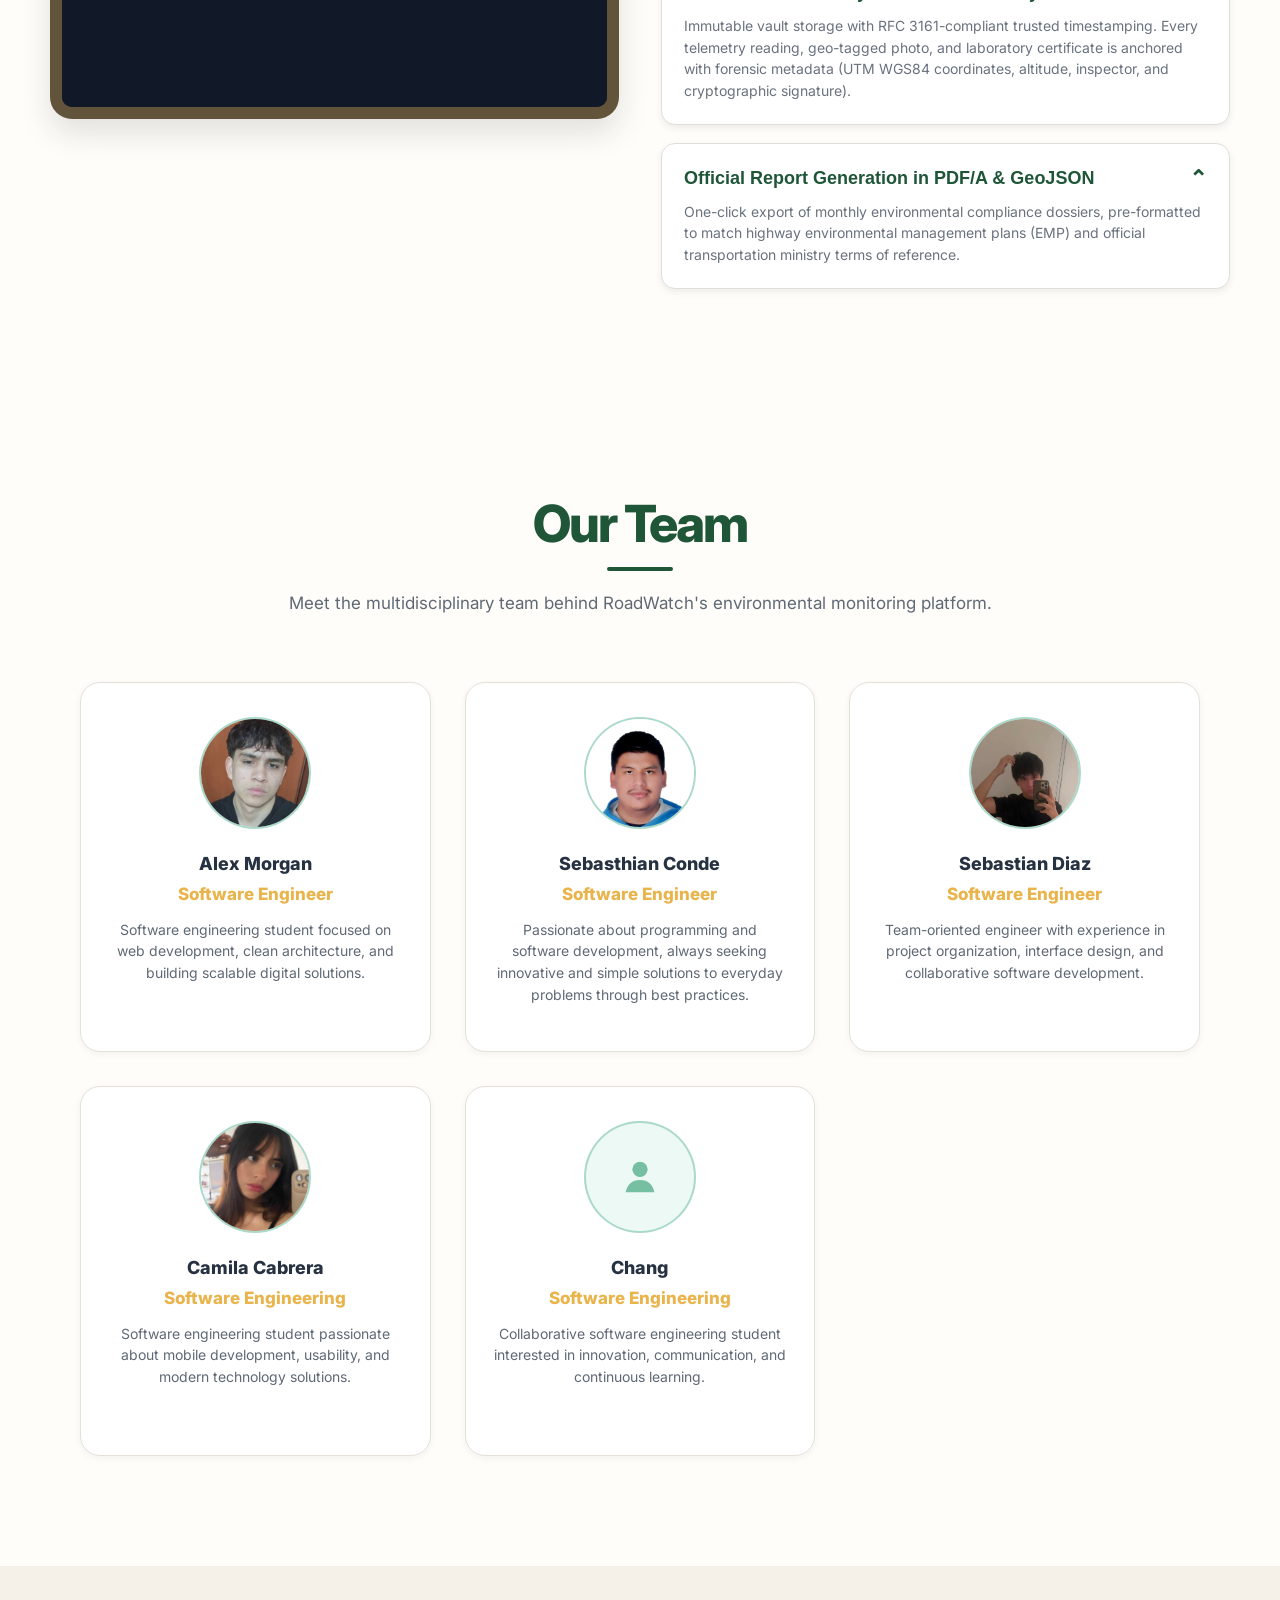
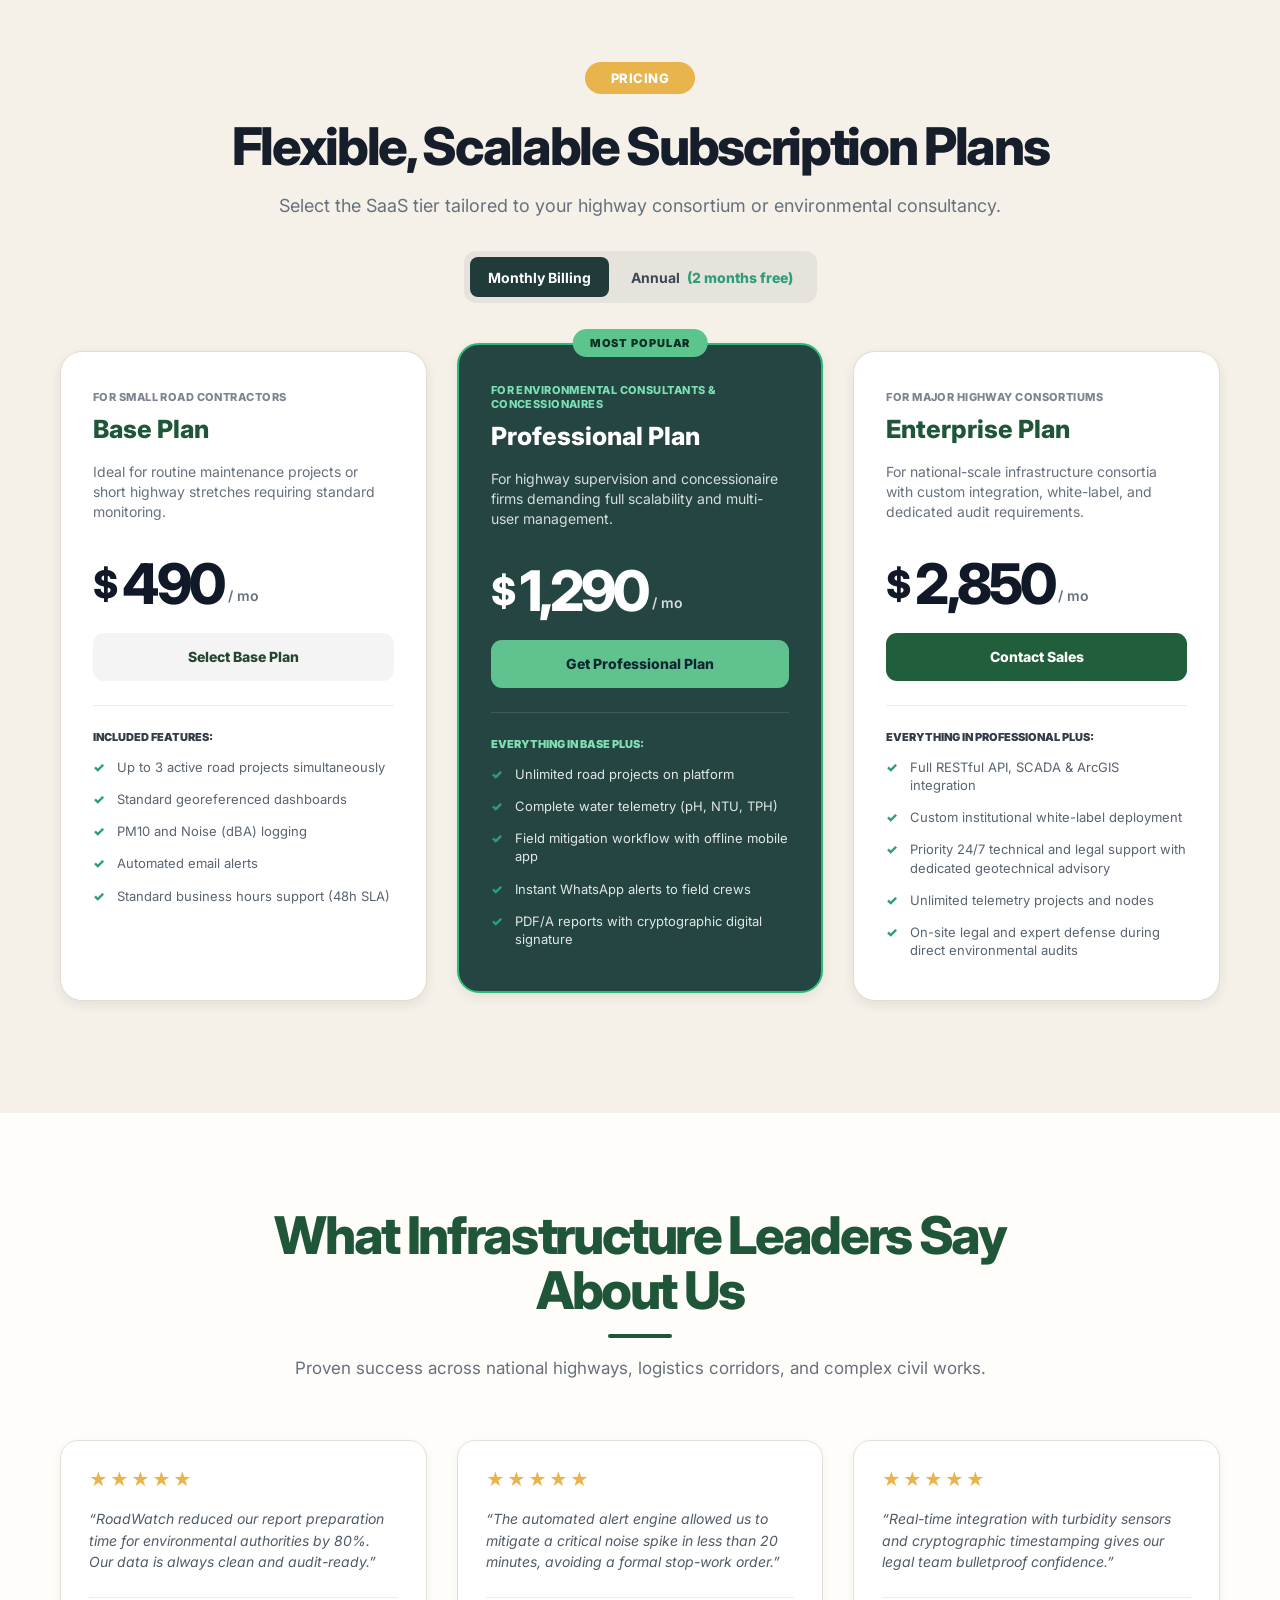
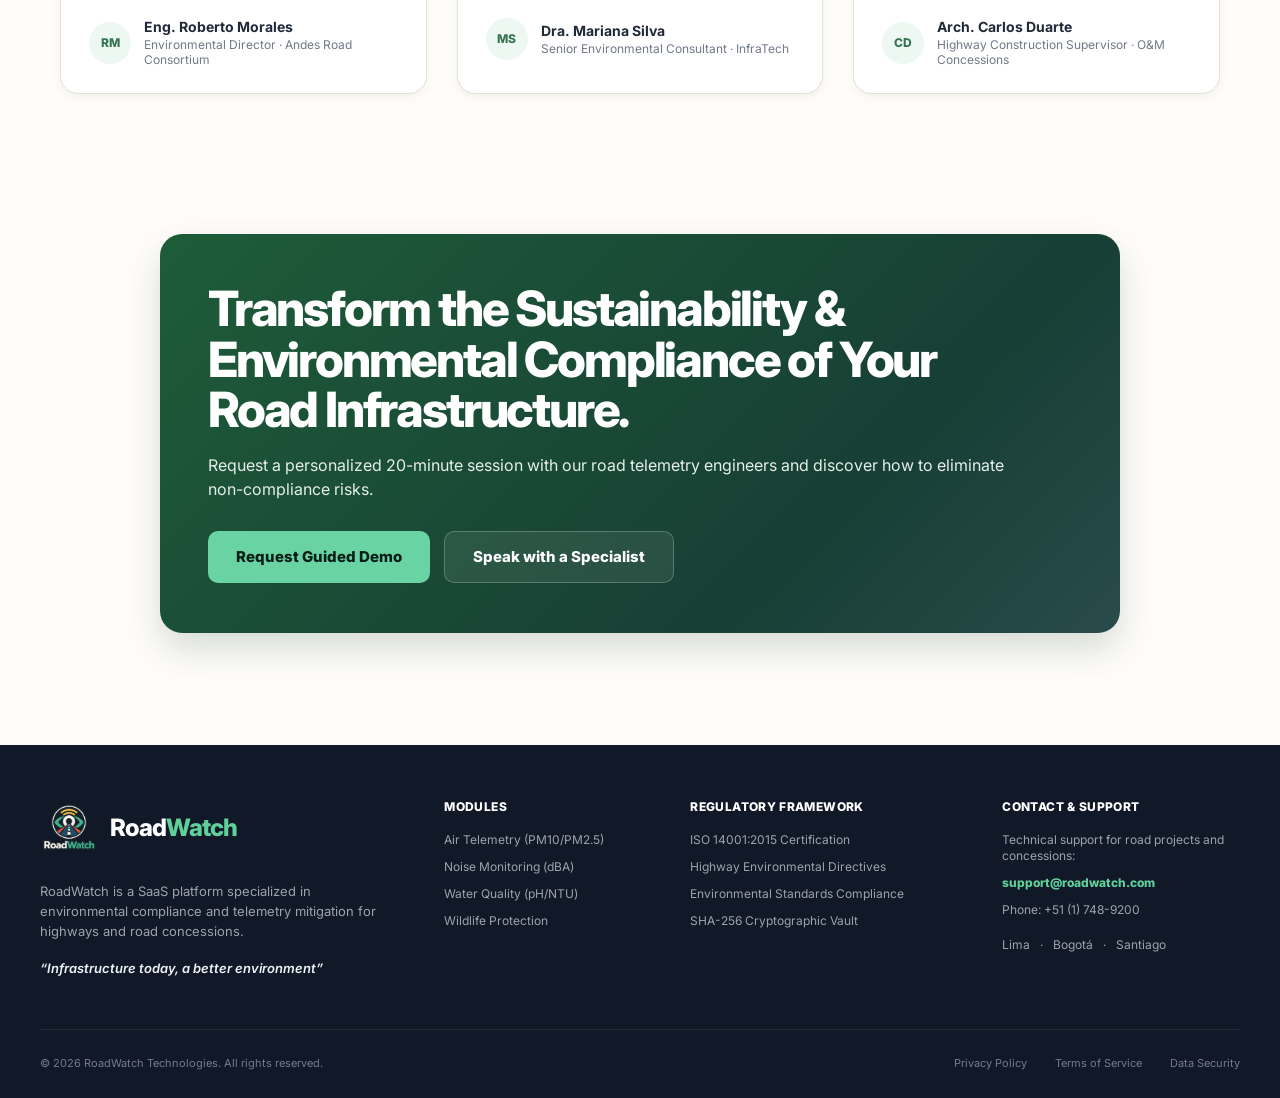
==== commit f6615e46: "update Italo information" ====
--- a/index.html
+++ b/index.html
@@ -746,14 +746,11 @@
 
       <article class="team-card">
         <div class="team-avatar team-avatar--placeholder" aria-hidden="true">
-          <svg viewBox="0 0 24 24">
-            <circle cx="12" cy="8" r="4"></circle>
-            <path d="M4.5 20c.7-4.1 3.5-6.5 7.5-6.5s6.8 2.4 7.5 6.5"></path>
-          </svg>
+          <img src="/assets/images/team/Italo.1.jpeg" alt="Italo Pancorbo">
         </div>
 
         <h3 data-i18n="team.member1.name">
-          Alex Morgan
+          Italo Pancorbo
         </h3>
 
         <span class="team-role" data-i18n="team.member1.role">
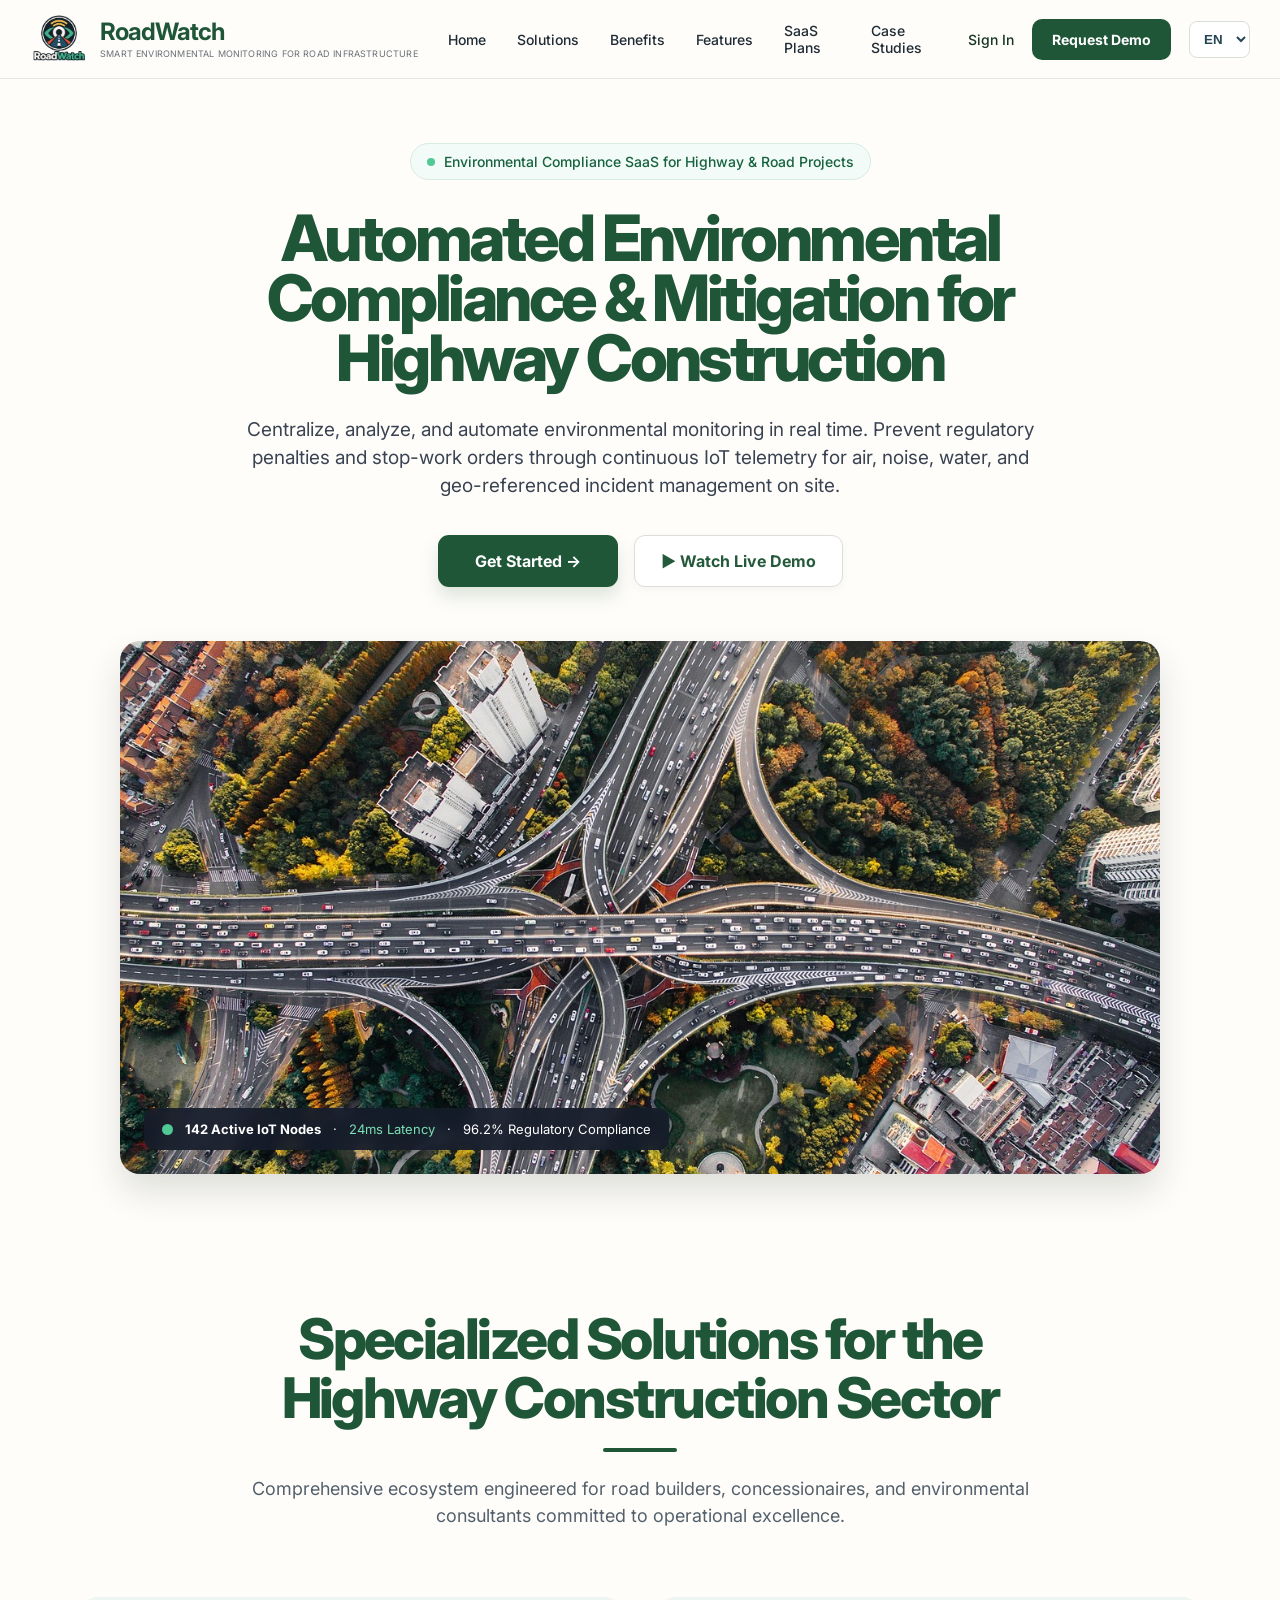
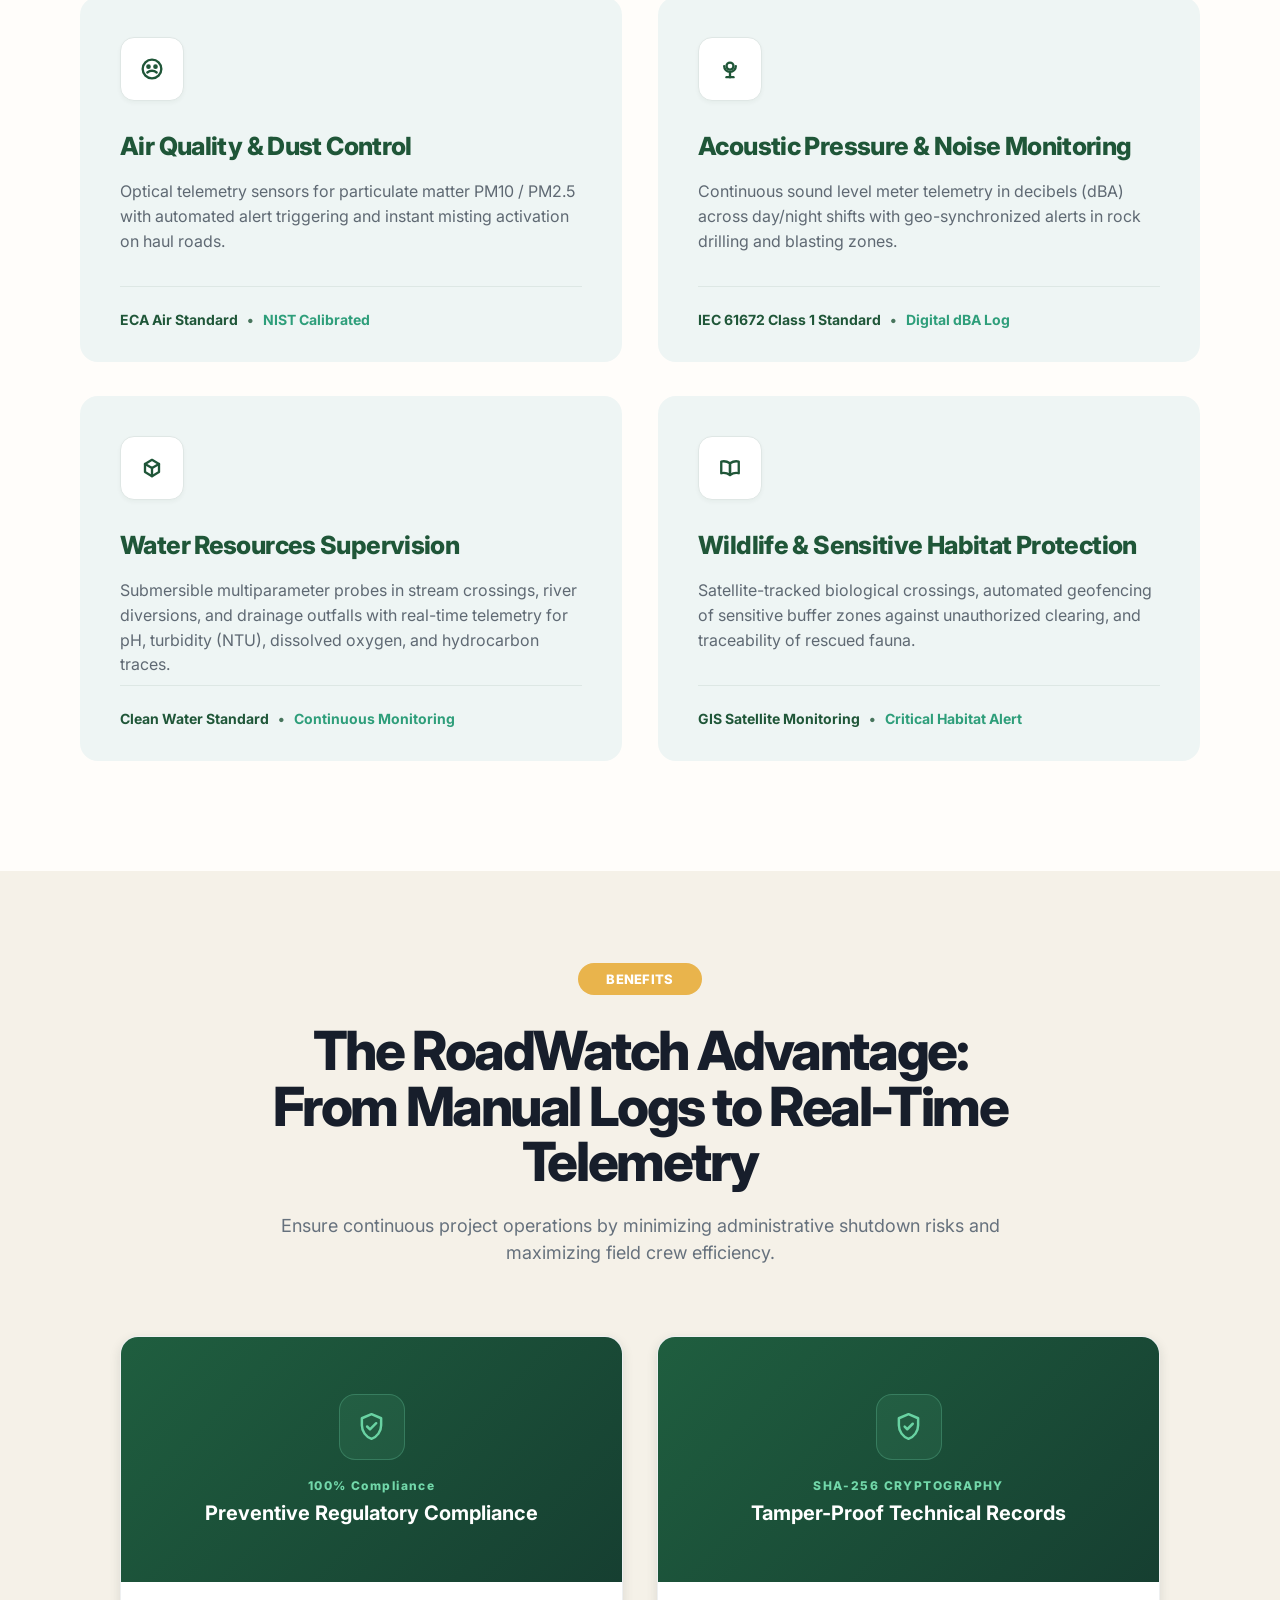
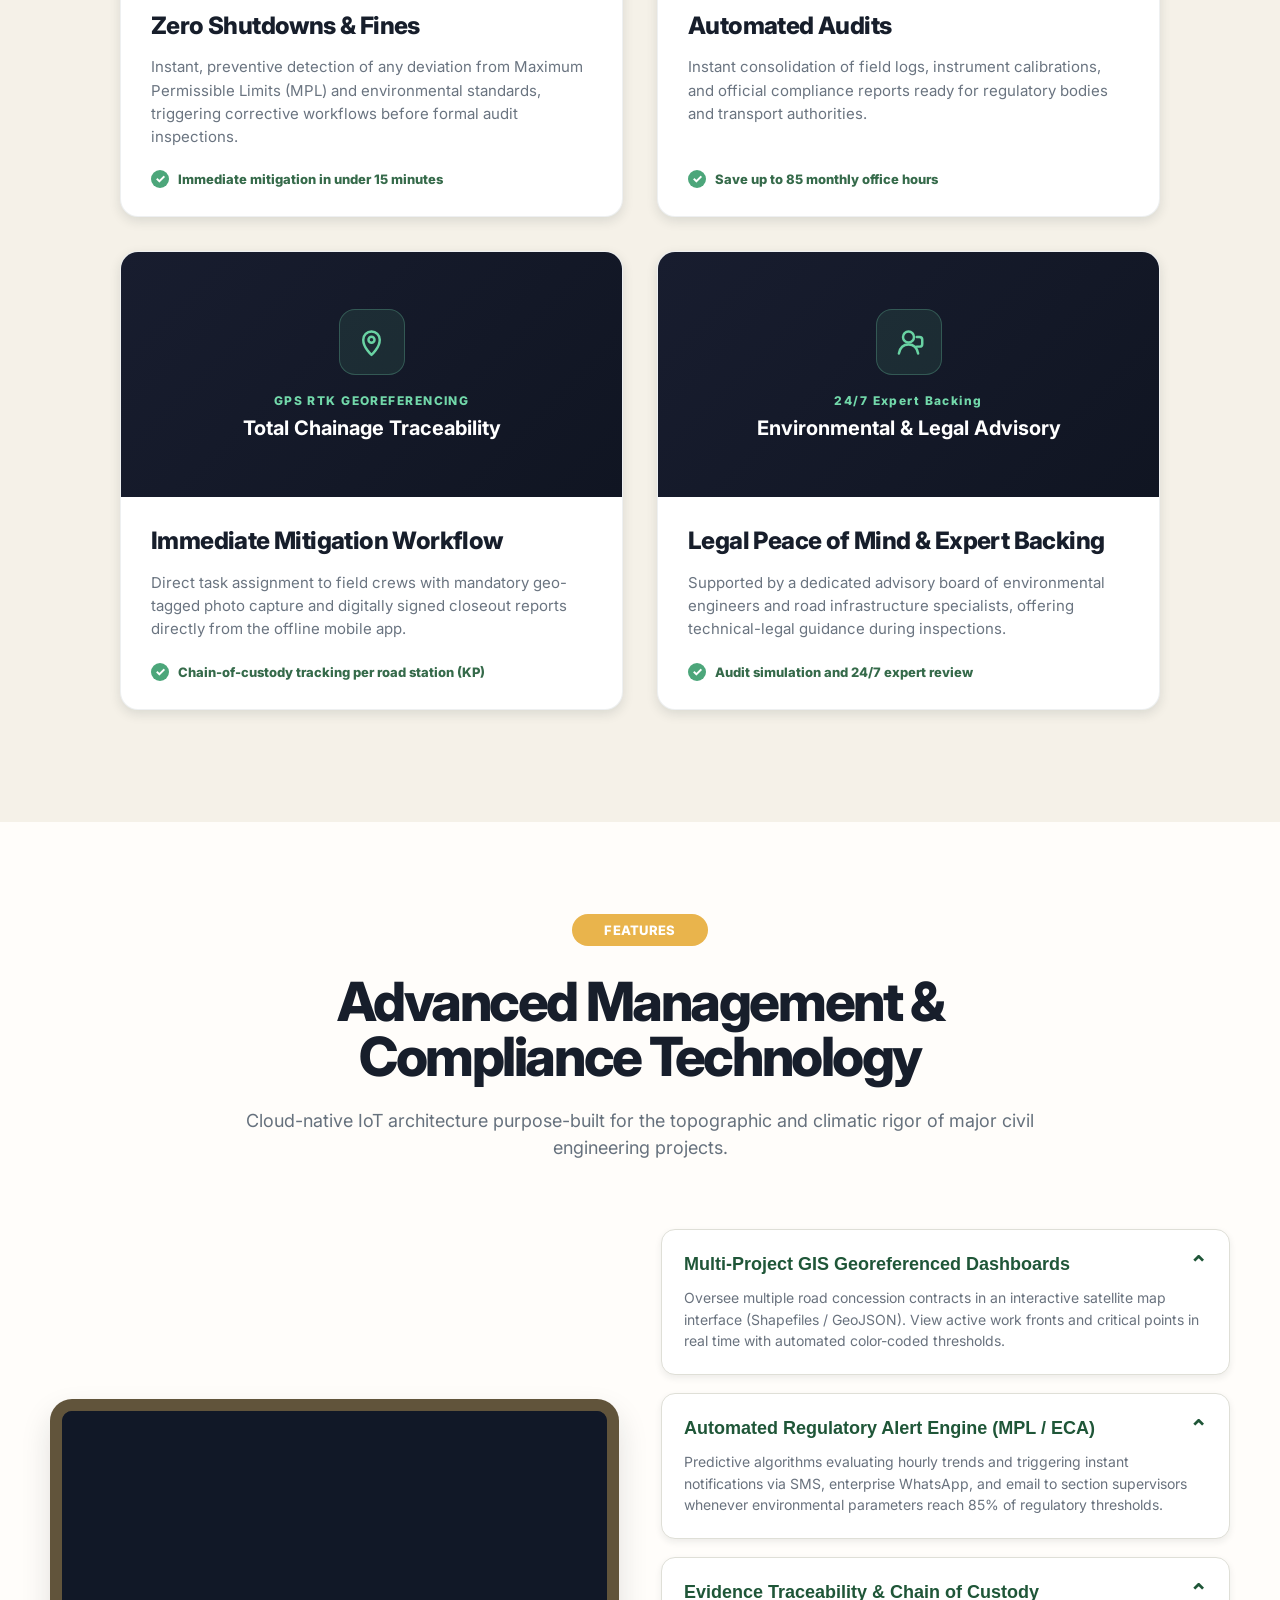
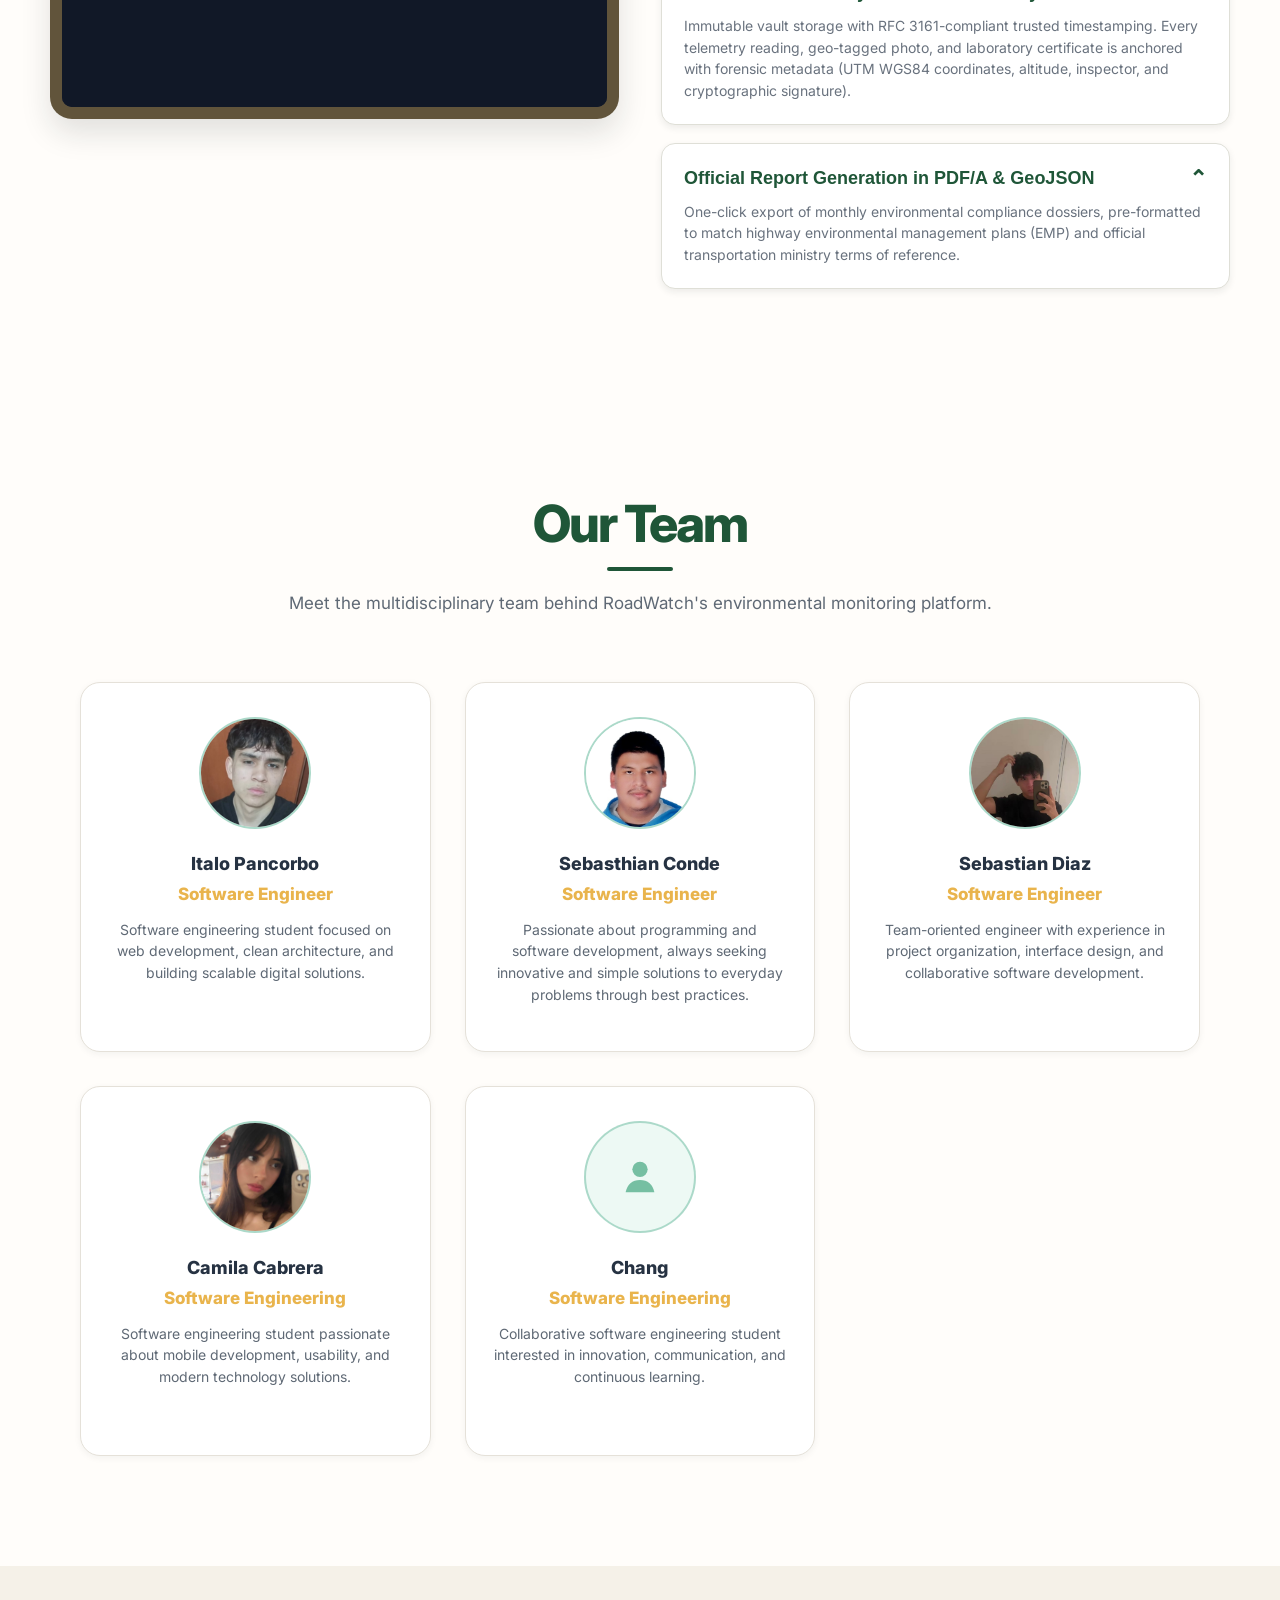
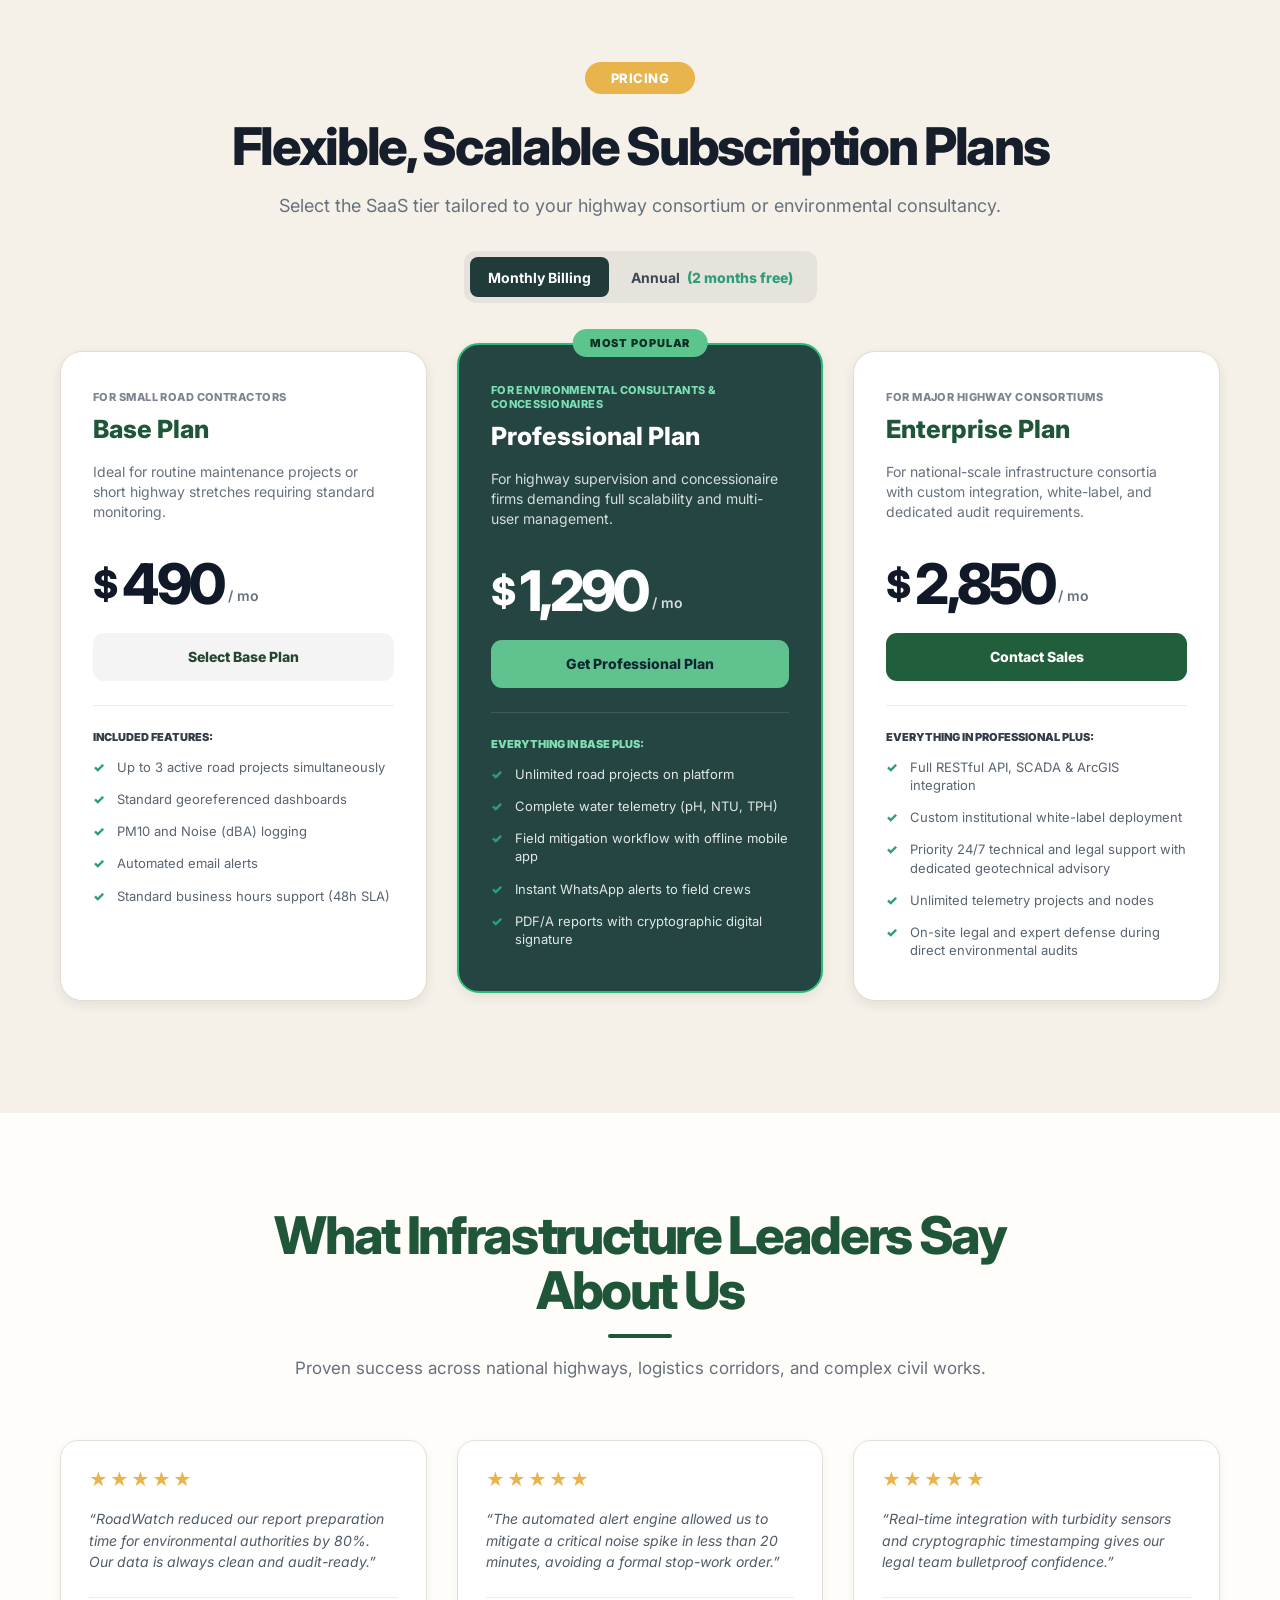
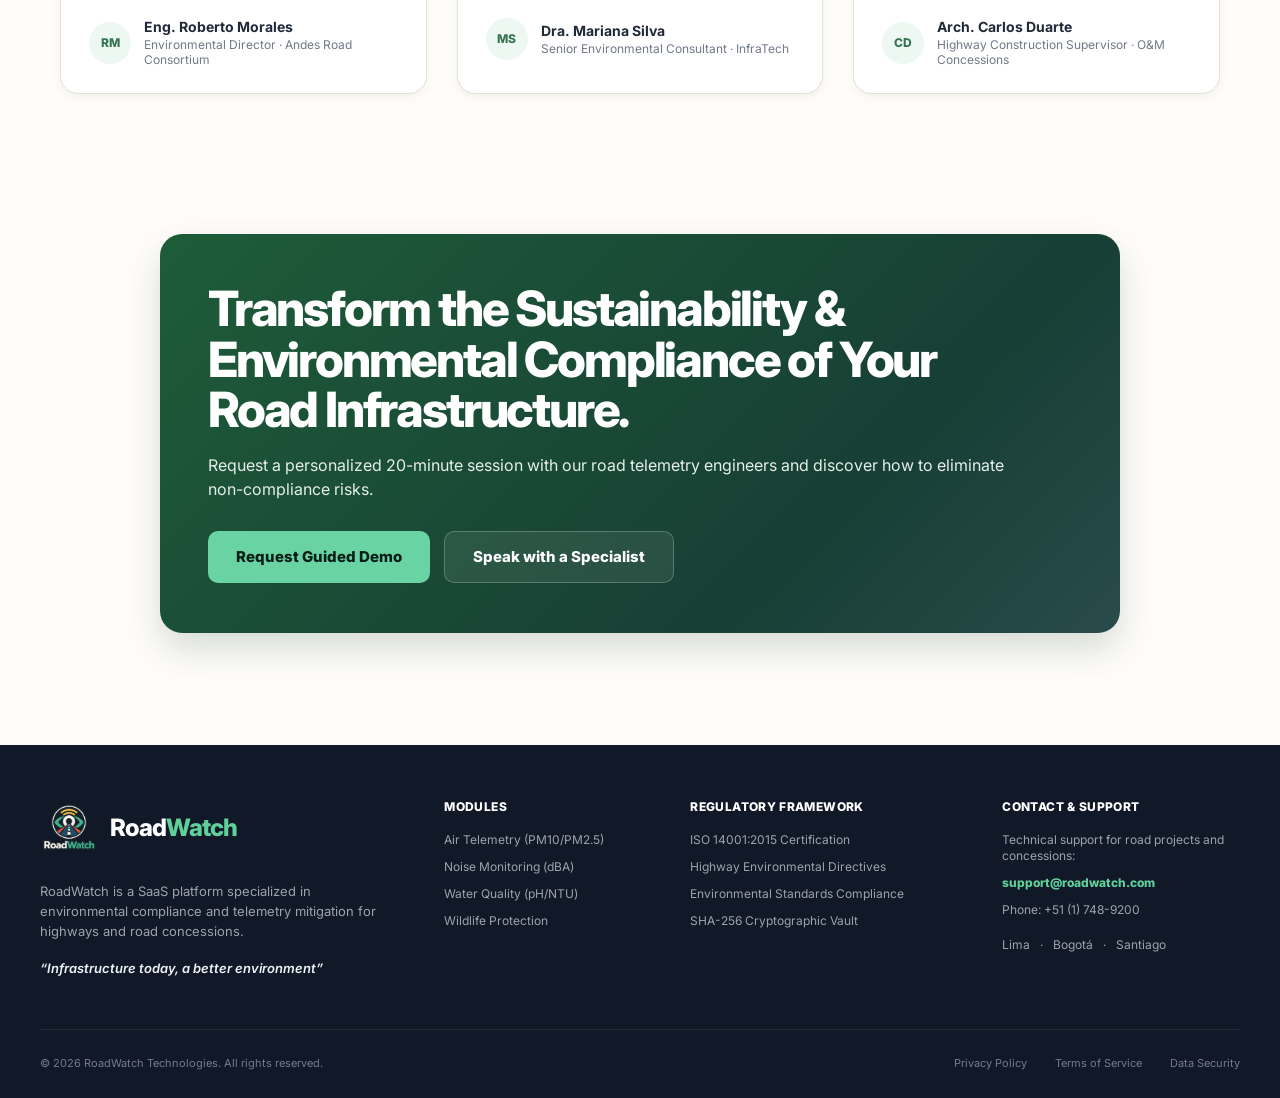
==== commit 93db5844: "fix(team): Italo Photo Fixed" ====
--- a/index.html
+++ b/index.html
@@ -746,7 +746,7 @@
 
       <article class="team-card">
         <div class="team-avatar team-avatar--placeholder" aria-hidden="true">
-          <img src="/assets/images/team/Italo.1.jpeg" alt="Italo Pancorbo">
+          <img src="assets/images/team/Italo.1.jpeg" alt="Italo Pancorbo">
         </div>
 
         <h3 data-i18n="team.member1.name">
